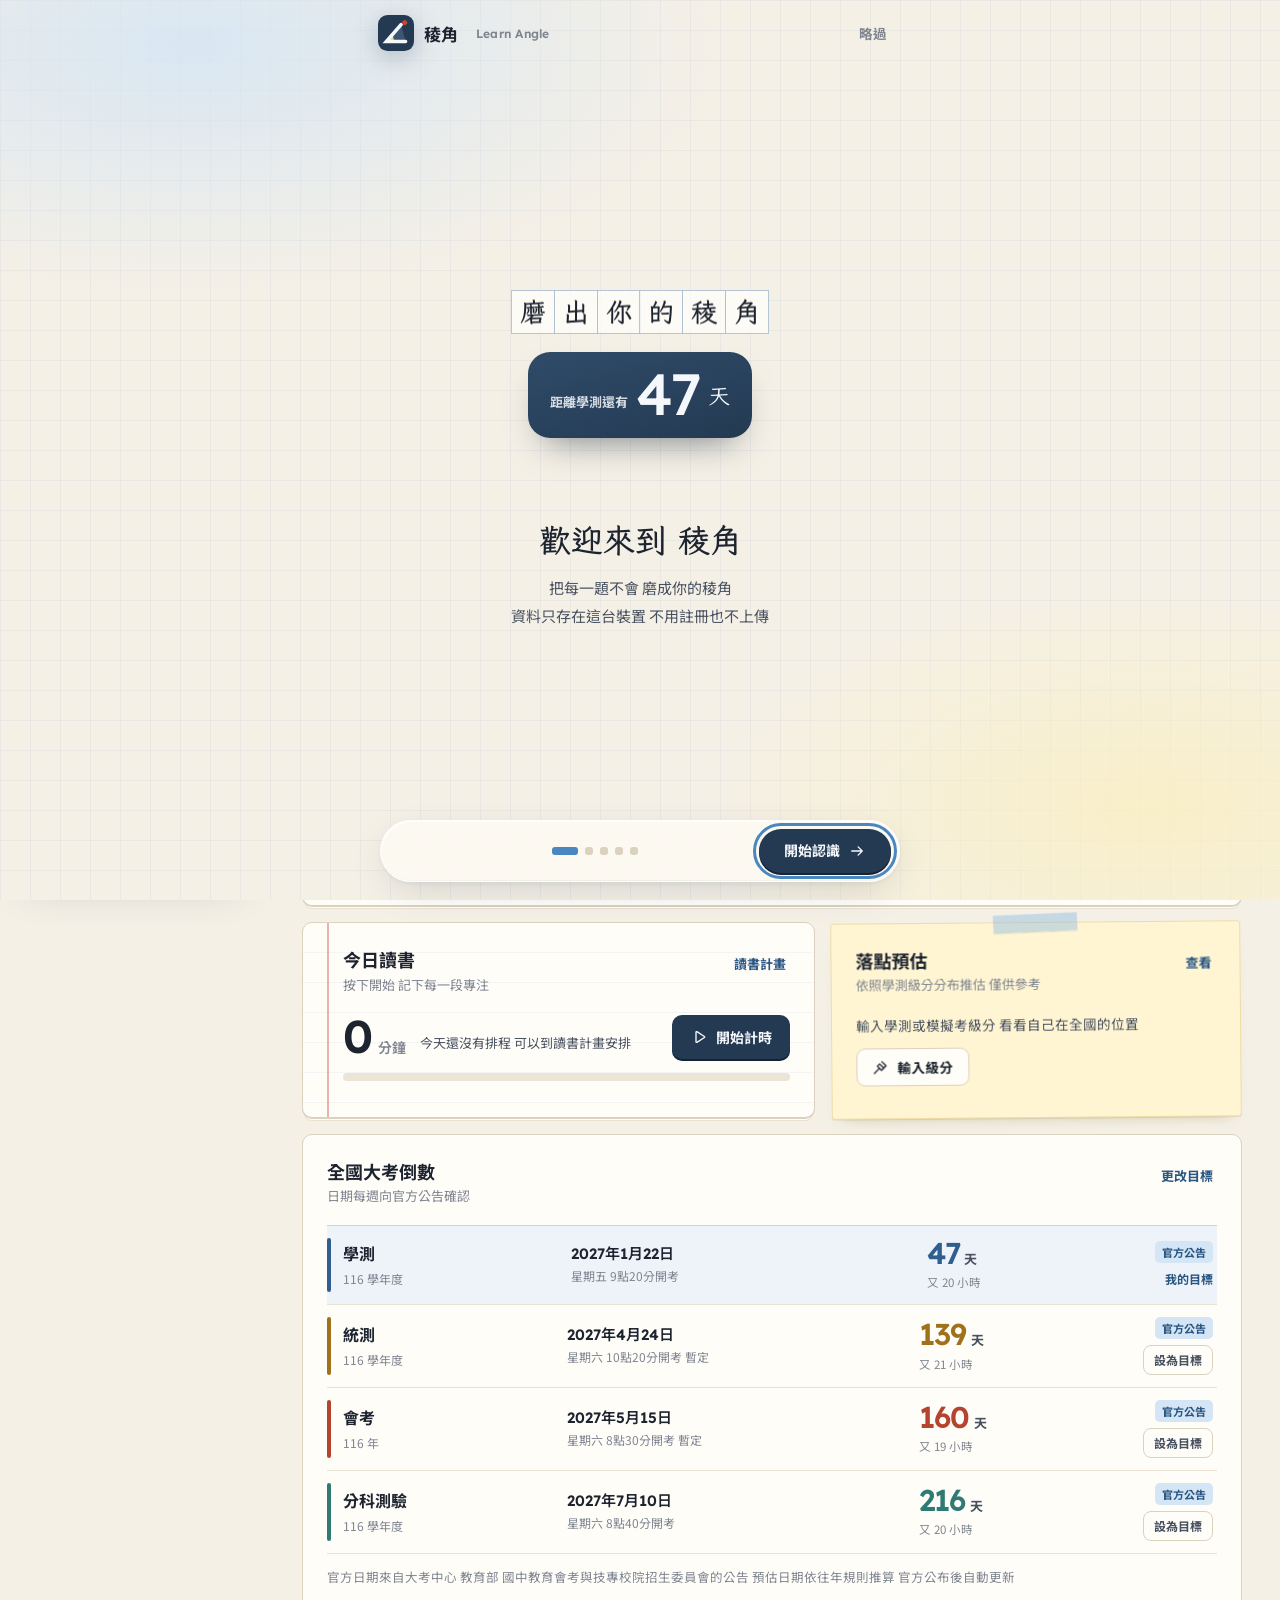
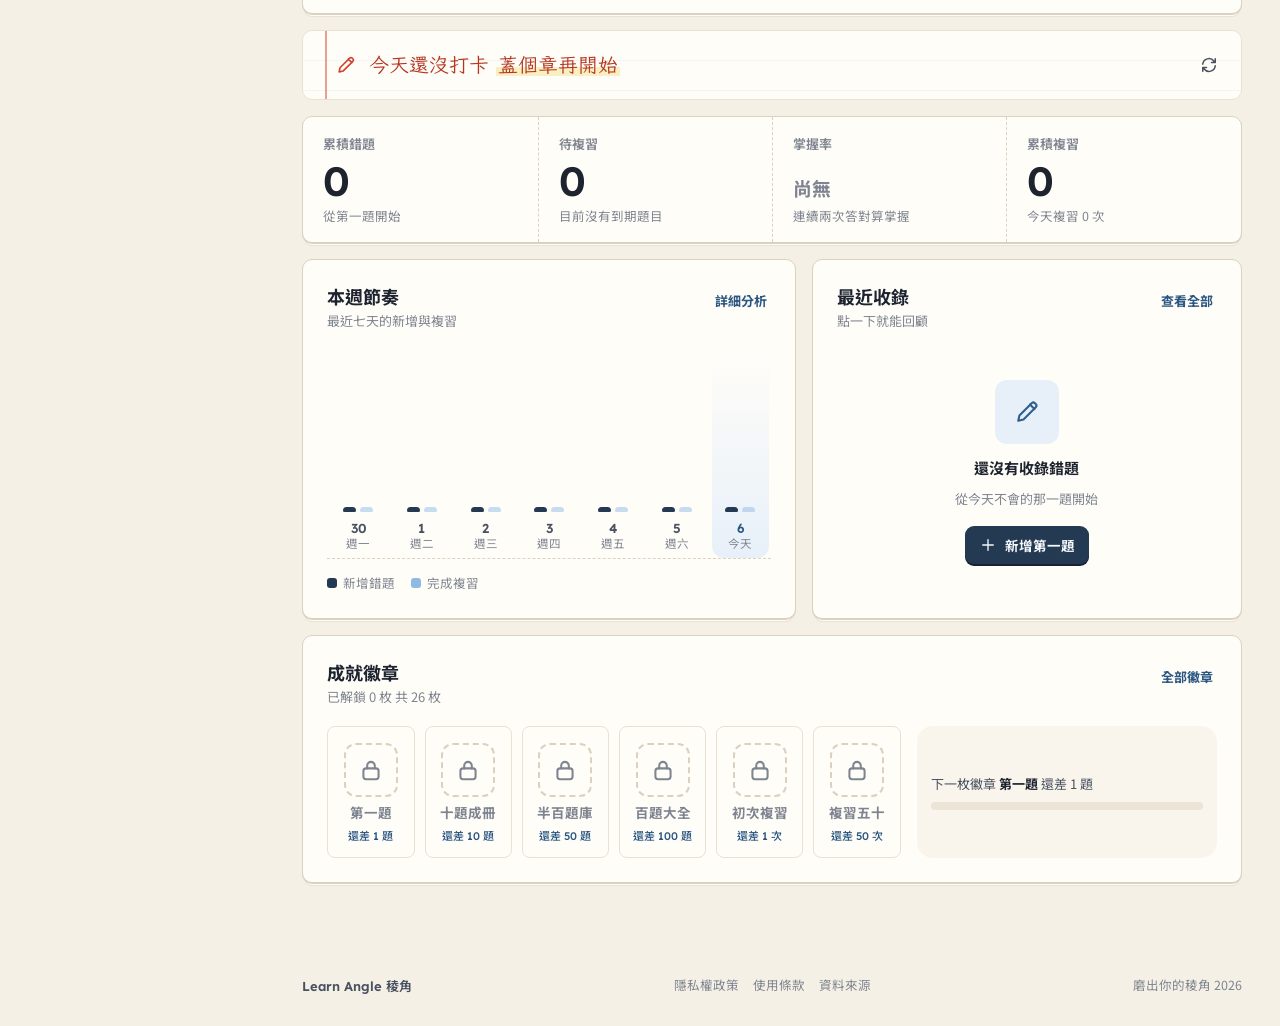
==== index.html @ de71bcd3 "Expose optional black-ink crop fallback and expanded math editing symbols" ====
<!doctype html>
<html lang="zh-Hant" data-theme="light">
<head>
  <meta charset="UTF-8">
  <meta name="viewport" content="width=device-width, initial-scale=1, viewport-fit=cover">
  <meta name="theme-color" content="#f5f0e6" media="(prefers-color-scheme: light)">
  <meta name="theme-color" content="#10141b" media="(prefers-color-scheme: dark)">
  <meta name="description" content="稜角 Learn Angle 錯題本 讀書計時 讀書排程與學測落點預估 資料只存在你的裝置 磨出你的稜角">
  <meta name="apple-mobile-web-app-capable" content="yes">
  <meta name="apple-mobile-web-app-status-bar-style" content="default">
  <meta name="apple-mobile-web-app-title" content="稜角">
  <title>稜角 Learn Angle</title>
  <link rel="manifest" href="./manifest.webmanifest">
  <link rel="icon" href="./icon.svg" type="image/svg+xml">
  <link rel="apple-touch-icon" href="./icon.svg">
  <link rel="preconnect" href="https://fonts.googleapis.com">
  <link rel="preconnect" href="https://fonts.gstatic.com" crossorigin>
  <link href="https://fonts.googleapis.com/css2?family=Lexend:wght@300;400;500;600;700&family=LXGW+WenKai+TC:wght@400;700&family=Noto+Sans+TC:wght@400;500;700;900&display=swap" rel="stylesheet">
  <script>
    (function(){try{var p=localStorage.getItem("learneasyly-theme")||"auto";var d=p==="dark"||(p==="auto"&&matchMedia("(prefers-color-scheme: dark)").matches);document.documentElement.dataset.theme=d?"dark":"light";if(localStorage.getItem("learneasyly-lite")==="1")document.documentElement.classList.add("lite");}catch(e){}})();
  </script>
  <link rel="stylesheet" href="./styles.css">
  <script defer src="./fx.js"></script>
  <script defer src="./glass.js"></script>
  <script defer src="./cube.js"></script>
  <script defer src="./app.js"></script>
</head>
<body>
  <svg class="sprite" aria-hidden="true" focusable="false">
    <defs>
      <symbol id="i-home" viewBox="0 0 24 24"><rect x="3.5" y="3.5" width="7.2" height="7.2" rx="2.2"/><rect x="13.3" y="3.5" width="7.2" height="7.2" rx="2.2"/><rect x="3.5" y="13.3" width="7.2" height="7.2" rx="2.2"/><rect x="13.3" y="13.3" width="7.2" height="7.2" rx="2.2"/></symbol>
      <symbol id="i-plus" viewBox="0 0 24 24"><path d="M12 5v14M5 12h14"/></symbol>
      <symbol id="i-minus" viewBox="0 0 24 24"><path d="M5 12h14"/></symbol>
      <symbol id="i-stack" viewBox="0 0 24 24"><rect x="3.5" y="8" width="17" height="12.5" rx="2.6"/><path d="M6.5 4.8h11M8.5 11.8h7"/></symbol>
      <symbol id="i-cards" viewBox="0 0 24 24"><rect x="7" y="3.5" width="13" height="15" rx="2.6"/><path d="M4.2 7.5v10.2a3 3 0 0 0 3 3h8.3M10.6 11.2l2 2 3.8-4"/></symbol>
      <symbol id="i-chart" viewBox="0 0 24 24"><path d="M5 19.5v-7M10 19.5V5M15 19.5v-4.5M20 19.5V9"/></symbol>
      <symbol id="i-sliders" viewBox="0 0 24 24"><path d="M4 7h9M19 7h1M4 17h3M13 17h7"/><rect x="13" y="4.6" width="5" height="4.8" rx="2.4"/><rect x="7" y="14.6" width="5" height="4.8" rx="2.4"/></symbol>
      <symbol id="i-camera" viewBox="0 0 24 24"><path d="M4 8.5A2.5 2.5 0 0 1 6.5 6h1.7l1.4-2h4.8l1.4 2h1.7A2.5 2.5 0 0 1 20 8.5v8A2.5 2.5 0 0 1 17.5 19h-11A2.5 2.5 0 0 1 4 16.5z"/><rect x="8.6" y="8.6" width="6.8" height="6.8" rx="3.4"/></symbol>
      <symbol id="i-image" viewBox="0 0 24 24"><rect x="3.5" y="4.5" width="17" height="15" rx="2.6"/><path d="M4 17l4.6-4.6 3.4 3.4 2.6-2.6 5 5"/><rect x="14" y="7.6" width="3" height="3" rx="1.5"/></symbol>
      <symbol id="i-scan" viewBox="0 0 24 24"><path d="M4 8.5V6a2 2 0 0 1 2-2h2.5M15.5 4H18a2 2 0 0 1 2 2v2.5M20 15.5V18a2 2 0 0 1-2 2h-2.5M8.5 20H6a2 2 0 0 1-2-2v-2.5M8 10h8M8 14h5"/></symbol>
      <symbol id="i-rotate" viewBox="0 0 24 24"><path d="M19.5 12a7.5 7.5 0 1 1-2.2-5.3M19.5 4.5v4.2h-4.2"/></symbol>
      <symbol id="i-trash" viewBox="0 0 24 24"><path d="M4.5 7h15M9.5 7V4.5h5V7M6.5 7l.9 12.2a1.5 1.5 0 0 0 1.5 1.3h6.2a1.5 1.5 0 0 0 1.5-1.3L17.5 7M10.2 11v5.5M13.8 11v5.5"/></symbol>
      <symbol id="i-search" viewBox="0 0 24 24"><rect x="4" y="4" width="13" height="13" rx="6.5"/><path d="M15.2 15.2L20 20"/></symbol>
      <symbol id="i-close" viewBox="0 0 24 24"><path d="M6.5 6.5l11 11M17.5 6.5l-11 11"/></symbol>
      <symbol id="i-check" viewBox="0 0 24 24"><path d="M5 12.6l4.4 4.4L19 7.4"/></symbol>
      <symbol id="i-flame" viewBox="0 0 24 24"><path d="M12 21c-3.9 0-6.5-2.6-6.5-6.2 0-3.3 2.3-5.3 3.6-7.6.4 1.6 1.2 2.7 2.4 3.3C11.8 7.4 13 4.9 15 3c.3 3 1.6 4.6 2.6 6.2.9 1.4 1.4 2.9 1.4 4.6C19 18.4 16 21 12 21z"/><path d="M12 21c-1.7 0-2.9-1.2-2.9-2.8 0-1.8 1.5-2.8 2.4-4.2.5 1.1 1.6 1.6 2.4 2.6.5.6.9 1.2.9 1.9 0 1.4-1.2 2.5-2.8 2.5z"/></symbol>
      <symbol id="i-trophy" viewBox="0 0 24 24"><path d="M8 4h8v5.5a4 4 0 0 1-8 0zM8 6H5.2c0 2.8 1.2 4.4 3.2 4.8M16 6h2.8c0 2.8-1.2 4.4-3.2 4.8M12 13.5V17M8.5 20.5h7M9.5 17h5l.6 3.5H8.9z"/></symbol>
      <symbol id="i-download" viewBox="0 0 24 24"><path d="M12 4v11M7.5 10.5L12 15l4.5-4.5M5 19.5h14"/></symbol>
      <symbol id="i-upload" viewBox="0 0 24 24"><path d="M12 19.5v-11M7.5 13L12 8.5l4.5 4.5M5 4.5h14"/></symbol>
      <symbol id="i-shield" viewBox="0 0 24 24"><path d="M12 3.2l7 2.8v5.6c0 4.4-2.9 7.6-7 9.2-4.1-1.6-7-4.8-7-9.2V6z"/><path d="M9 12l2.1 2.1L15.2 10"/></symbol>
      <symbol id="i-lens" viewBox="0 0 24 24"><rect x="3.8" y="3.8" width="13" height="13" rx="6.5"/><path d="M15 15l5 5M7.6 10.3h5.4M10.3 7.6V13"/></symbol>
      <symbol id="i-copy" viewBox="0 0 24 24"><rect x="8.5" y="8.5" width="11.5" height="11.5" rx="2.4"/><path d="M15.5 8.5V6a2 2 0 0 0-2-2H6a2 2 0 0 0-2 2v7.5a2 2 0 0 0 2 2h2.5"/></symbol>
      <symbol id="i-edit" viewBox="0 0 24 24"><path d="M4.5 19.5l.8-3.9L15.8 5.1a2 2 0 0 1 2.8 0l.3.3a2 2 0 0 1 0 2.8L8.4 18.7zM13.8 7.1l3.1 3.1"/></symbol>
      <symbol id="i-eye" viewBox="0 0 24 24"><path d="M2.5 12S6 5.5 12 5.5 21.5 12 21.5 12 18 18.5 12 18.5 2.5 12 2.5 12z"/><rect x="9" y="9" width="6" height="6" rx="3"/></symbol>
      <symbol id="i-calendar" viewBox="0 0 24 24"><rect x="3.5" y="5" width="17" height="15.5" rx="2.6"/><path d="M8 3v4M16 3v4M3.5 10h17"/></symbol>
      <symbol id="i-bolt" viewBox="0 0 24 24"><path d="M13.2 3L5.5 13.2h5.8L10.6 21l7.9-10.3h-5.9z"/></symbol>
      <symbol id="i-book" viewBox="0 0 24 24"><path d="M12 6.5c-1.8-1.4-4.5-2-8-2v13c3.5 0 6.2.6 8 2 1.8-1.4 4.5-2 8-2v-13c-3.5 0-6.2.6-8 2zM12 6.5v13"/></symbol>
      <symbol id="i-bulb" viewBox="0 0 24 24"><path d="M9.2 17.5h5.6M10 20.5h4M12 3.5a6 6 0 0 0-3.6 10.8c.6.5.9 1.2.9 1.9v1.3h5.4v-1.3c0-.7.3-1.4.9-1.9A6 6 0 0 0 12 3.5z"/></symbol>
      <symbol id="i-sun" viewBox="0 0 24 24"><rect x="8" y="8" width="8" height="8" rx="4"/><path d="M12 2.8v2M12 19.2v2M2.8 12h2M19.2 12h2M5.5 5.5l1.4 1.4M17.1 17.1l1.4 1.4M5.5 18.5l1.4-1.4M17.1 6.9l1.4-1.4"/></symbol>
      <symbol id="i-moon" viewBox="0 0 24 24"><path d="M19.5 14.6A8 8 0 0 1 9.4 4.5a8 8 0 1 0 10.1 10.1z"/></symbol>
      <symbol id="i-auto" viewBox="0 0 24 24"><rect x="3.5" y="4.5" width="17" height="12" rx="2.4"/><path d="M8.5 20h7M12 16.5V20"/></symbol>
      <symbol id="i-arrow" viewBox="0 0 24 24"><path d="M5 12h14M13.5 6.5L19 12l-5.5 5.5"/></symbol>
      <symbol id="i-skip" viewBox="0 0 24 24"><path d="M6 6.5l7.5 5.5L6 17.5zM17.5 6.5v11"/></symbol>
      <symbol id="i-wave" viewBox="0 0 24 24"><path d="M3 12.5c2.2-3.2 4.3-3.2 6.5 0s4.3 3.2 6.5 0 3.3-3.2 5 0"/></symbol>
      <symbol id="i-lock" viewBox="0 0 24 24"><rect x="5" y="10.5" width="14" height="10" rx="2.4"/><path d="M8.5 10.5V8a3.5 3.5 0 0 1 7 0v2.5"/></symbol>
      <symbol id="i-refresh" viewBox="0 0 24 24"><path d="M4.5 11a7.5 7.5 0 0 1 13.3-3.8l1.7 1.8M19.5 4.5V9h-4.5M19.5 13a7.5 7.5 0 0 1-13.3 3.8L4.5 15M4.5 19.5V15H9"/></symbol>
      <symbol id="i-pen" viewBox="0 0 24 24"><path d="M14.5 5.5l4 4M4.5 19.5l1-4.5L16 4.5a2 2 0 0 1 2.8 0l.7.7a2 2 0 0 1 0 2.8L9 18.5z"/></symbol>
      <symbol id="i-chat" viewBox="0 0 24 24"><path d="M5 5h14a1.5 1.5 0 0 1 1.5 1.5v8.5A1.5 1.5 0 0 1 19 16.5H10l-5 4v-4a1.5 1.5 0 0 1-1.5-1.5V6.5A1.5 1.5 0 0 1 5 5z"/><path d="M8 9.5h8M8 12.5h5"/></symbol>
      <symbol id="i-leaf" viewBox="0 0 24 24"><path d="M5 19c0-8.5 5-13.5 14-14 0 9-5 14-13 14zM5 19c3-4 6-6.5 9.5-8.5"/></symbol>
      <symbol id="i-star" viewBox="0 0 24 24"><path d="M12 3.8l2.5 5.2 5.6.8-4.1 3.9 1 5.6L12 16.6l-5 2.7 1-5.6-4.1-3.9 5.6-.8z"/></symbol>
      <symbol id="i-target" viewBox="0 0 24 24"><path d="M4 20l6.5-6.5M14 4.5l5.5 5.5M11 7.5l5.5 5.5-3 3-5.5-5.5zM16.5 13l3-3"/></symbol>
      <symbol id="i-layers" viewBox="0 0 24 24"><path d="M12 4l8.5 4.5L12 13 3.5 8.5zM3.5 12.5L12 17l8.5-4.5M3.5 16.5L12 21l8.5-4.5"/></symbol>
      <symbol id="i-hand" viewBox="0 0 24 24"><path d="M8.5 11.5V5.8a1.6 1.6 0 0 1 3.2 0v4.7M11.7 10.5V4.6a1.6 1.6 0 0 1 3.2 0v6M14.9 10.6V6.4a1.6 1.6 0 0 1 3.2 0v7.1c0 4.2-2.6 7-6.4 7-2.4 0-4-1-5.3-2.9l-2.3-3.4a1.6 1.6 0 0 1 2.5-2l2.1 2V8.6"/></symbol>
      <symbol id="i-stamp" viewBox="0 0 24 24"><path d="M9.5 3.5h5v3.2c0 1 .5 1.8 1.3 2.3l1.4.8c.8.5 1.3 1.3 1.3 2.3v1.4H5.5v-1.4c0-1 .5-1.8 1.3-2.3l1.4-.8c.8-.5 1.3-1.3 1.3-2.3zM4.5 16.5h15M7 20h10"/></symbol>
      <symbol id="i-info" viewBox="0 0 24 24"><rect x="3.5" y="3.5" width="17" height="17" rx="5"/><path d="M12 11v5.5M12 7.6v.4"/></symbol>
      <symbol id="i-timer" viewBox="0 0 24 24"><rect x="4.5" y="6.8" width="15" height="14" rx="5"/><path d="M12 10.6v3.6l2.3 1.6M9.4 3.4h5.2M12 3.4v3.4M18.2 7.6l1.5-1.5"/></symbol>
      <symbol id="i-play" viewBox="0 0 24 24"><path d="M8 5.6v12.8a.8.8 0 0 0 1.2.7l10-6.4a.8.8 0 0 0 0-1.4l-10-6.4a.8.8 0 0 0-1.2.7z"/></symbol>
      <symbol id="i-pause" viewBox="0 0 24 24"><path d="M8.5 5.5v13M15.5 5.5v13"/></symbol>
      <symbol id="i-stop" viewBox="0 0 24 24"><rect x="6" y="6" width="12" height="12" rx="2.6"/></symbol>
      <symbol id="i-plan" viewBox="0 0 24 24"><rect x="3.5" y="5" width="17" height="15.5" rx="2.6"/><path d="M8 3v4M16 3v4M3.5 10h17M8.8 15l2.2 2.2 4.3-4.4"/></symbol>
      <symbol id="i-school" viewBox="0 0 24 24"><path d="M3.5 9.6L12 4.5l8.5 5.1M5.6 10.4v7.6M9.9 10.4v7.6M14.1 10.4v7.6M18.4 10.4v7.6M3.5 20.4h17"/></symbol>
      <symbol id="i-external" viewBox="0 0 24 24"><path d="M14 4.5h5.5V10M19.5 4.5L11 13M10 6H6.5a2 2 0 0 0-2 2v9.5a2 2 0 0 0 2 2H16a2 2 0 0 0 2-2V14"/></symbol>
      <symbol id="i-focus" viewBox="0 0 24 24"><path d="M4 9V5.5A1.5 1.5 0 0 1 5.5 4H9M15 4h3.5A1.5 1.5 0 0 1 20 5.5V9M20 15v3.5a1.5 1.5 0 0 1-1.5 1.5H15M9 20H5.5A1.5 1.5 0 0 1 4 18.5V15"/></symbol>
      <symbol id="i-doc" viewBox="0 0 24 24"><path d="M7 3.5h7l4.5 4.5v11a1.5 1.5 0 0 1-1.5 1.5H7A1.5 1.5 0 0 1 5.5 19V5A1.5 1.5 0 0 1 7 3.5zM14 3.5V8h4.5M8.5 12.5h7M8.5 16h5"/></symbol>
      <symbol id="i-flag" viewBox="0 0 24 24"><path d="M5.5 20.5V4M5.5 4.5h11.5l-2.6 4 2.6 4H5.5"/></symbol>
      <symbol id="i-angle" viewBox="0 0 24 24"><path d="M15.5 5L5 18.5h14"/><path d="M5 18.5h5.5l-1.3-5"/></symbol>
    </defs>
  </svg>

  <div class="backdrop" aria-hidden="true"><span class="bg-blob b1"></span><span class="bg-blob b2"></span><span class="bg-blob b3"></span></div>

  <div class="app">
    <aside class="sidebar glass" aria-label="側邊導覽">
      <a href="#overview" class="brand" data-go="overview" aria-label="稜角 回到總覽">
        <svg class="brand-mark" viewBox="0 0 64 64" aria-hidden="true"><rect width="64" height="64" rx="17" fill="var(--board)"/><path d="M15 47L41 17 49 47z" fill="#8fbbe3" opacity=".22"/><path d="M15 47h14l-3.2-12.6z" fill="#f5d562"/><path d="M41 17L15 47h34" fill="none" stroke="var(--chalk)" stroke-width="6.4" stroke-linecap="round" stroke-linejoin="miter" stroke-miterlimit="8"/><rect x="43.5" y="9.5" width="8" height="8" rx="2" fill="var(--red)" transform="rotate(45 47.5 13.5)"/></svg>
        <span class="brand-word"><b>稜角</b><small>Learn Angle</small></span>
      </a>
      <nav id="sideNav" class="side-nav" aria-label="主要導覽">
        <span class="side-capsule" aria-hidden="true"></span>
        <button class="side-item" data-go="overview"><svg class="ic"><use href="#i-home"/></svg><span>總覽</span></button>
        <button class="side-item" data-go="add"><svg class="ic"><use href="#i-plus"/></svg><span>新增錯題</span><kbd class="kbd">N</kbd></button>
        <button class="side-item" data-go="library"><svg class="ic"><use href="#i-stack"/></svg><span>錯題資料庫</span></button>
        <button class="side-item" data-go="review"><svg class="ic"><use href="#i-cards"/></svg><span>今日複習</span><span class="due-pill" id="navDue">0</span></button>
        <button class="side-item" data-go="study"><svg class="ic"><use href="#i-timer"/></svg><span>讀書計畫</span><span class="side-live" id="sideTimer" hidden></span><kbd class="kbd">T</kbd></button>
        <button class="side-item" data-go="analytics"><svg class="ic"><use href="#i-chart"/></svg><span>學習分析</span></button>
        <button class="side-item" data-go="admit"><svg class="ic"><use href="#i-school"/></svg><span>落點預估</span></button>
        <button class="side-item" data-go="settings"><svg class="ic"><use href="#i-sliders"/></svg><span>設定與備份</span></button>
      </nav>
      <div class="side-streak" id="sideStreakCard">
        <div class="streak-row"><svg class="ic flame"><use href="#i-flame"/></svg><div><strong><span id="sideStreak">0</span> 天</strong><small id="sideStreakText">連續打卡</small></div></div>
        <div class="week-dots" id="sideWeek" aria-label="本週打卡紀錄"></div>
        <button type="button" class="btn btn-stamp btn-wide" id="sideCheckin" data-checkin><svg class="ic"><use href="#i-stamp"/></svg><span id="sideCheckinLabel">今天打卡</span></button>
      </div>
      <p class="side-privacy"><svg class="ic"><use href="#i-shield"/></svg>資料只存在這台裝置</p>
    </aside>

    <main class="main" id="main">
      <header class="topbar glass">
        <a href="#overview" class="top-brand" data-go="overview" aria-label="稜角 回到總覽">
          <svg class="brand-mark" viewBox="0 0 64 64" aria-hidden="true"><rect width="64" height="64" rx="17" fill="var(--board)"/><path d="M15 47L41 17 49 47z" fill="#8fbbe3" opacity=".22"/><path d="M15 47h14l-3.2-12.6z" fill="#f5d562"/><path d="M41 17L15 47h34" fill="none" stroke="var(--chalk)" stroke-width="6.4" stroke-linecap="round" stroke-linejoin="miter" stroke-miterlimit="8"/><rect x="43.5" y="9.5" width="8" height="8" rx="2" fill="var(--red)" transform="rotate(45 47.5 13.5)"/></svg>
        </a>
        <div class="top-text"><strong id="greetText">你好</strong><span id="todayText"></span></div>
        <div class="top-actions">
          <button type="button" class="mini-timer" id="miniTimer" hidden aria-label="讀書計時中 前往讀書計畫"><i class="mt-dot" id="miniTimerDot"></i><span class="mt-time" id="miniTimerTime">0 00</span></button>
          <button type="button" class="streak-chip" id="mobileStreak" data-checkin aria-label="每日打卡" title="每日打卡"><svg class="ic"><use href="#i-flame"/></svg><b id="mobileStreakNum">0</b><span class="chip-cta">打卡</span></button>
          <button class="icon-btn" id="searchQuick" aria-label="搜尋錯題" title="搜尋錯題"><svg class="ic"><use href="#i-search"/></svg></button>
          <button class="icon-btn" id="themeQuick" aria-label="切換深淺色" title="切換深淺色"><svg class="ic"><use href="#i-moon"/></svg></button>
          <button class="icon-btn only-mobile" data-go="settings" aria-label="設定與備份" title="設定與備份"><svg class="ic"><use href="#i-sliders"/></svg></button>
          <button class="btn btn-primary btn-sm only-desk" data-go="add"><svg class="ic"><use href="#i-plus"/></svg>新增錯題</button>
        </div>
      </header>

      <div class="content">
        <!-- 總覽 -->
        <section class="page active" id="page-overview" aria-labelledby="h-overview">
          <div class="page-head">
            <h1 class="grid-title" id="h-overview" data-grid="每一次弄懂 都更接近理想的自己">每一次弄懂 都更接近理想的自己</h1>
            <p class="lede" id="heroLede">把不會的題目留下 把學會的證據累積起來</p>
          </div>

          <div class="hero">
            <article class="board" id="examBoard" aria-label="考試倒數">
              <div class="board-grain" aria-hidden="true"></div>
              <div class="board-top"><span id="boardTitle">距離學測還有</span><button type="button" class="board-tag" id="boardTag" data-go="settings" data-scroll="setExam" aria-label="更改目標考試">116 學年度</button></div>
              <div class="board-num"><span class="chalk-num" id="countDays">0</span><span class="board-unit">天</span></div>
              <div class="board-meta"><strong id="examDisplay">2027年1月22日</strong><span id="examWeekday">星期五</span></div>
              <p class="board-live" id="boardLive" aria-live="off"></p>
              <div class="tally" id="tally" aria-hidden="true"></div>
              <p class="tally-cap" id="tallyCap">百日衝刺</p>
              <div class="board-ledge" aria-hidden="true"><i class="chalk-stick"></i><i class="chalk-stick s2"></i></div>
            </article>

            <article class="goal" id="goalCard" aria-label="今日目標">
              <div class="goal-head">
                <div><h2>今日目標</h2><p id="goalText">完成 8 個學習動作</p></div>
                <button class="icon-btn glass-btn" id="goalAdjust" aria-label="調整每日目標" title="調整每日目標"><svg class="ic"><use href="#i-sliders"/></svg></button>
              </div>
              <div class="cube-stage" id="cubeStage" title="拖曳轉動 點一下會濺起水花">
                <canvas id="cubeCanvas" aria-hidden="true"></canvas>
                <div class="cube-fallback" id="cubeFallback" aria-hidden="true"><div class="cf-glass"><div class="cf-liquid"></div></div></div>
              </div>
              <div class="goal-foot">
                <div class="goal-num"><strong id="goalDone">0</strong><span>已完成</span></div>
                <div class="goal-num"><strong id="goalTarget">8</strong><span>目標</span></div>
                <div class="goal-num"><strong id="streakNum">0</strong><span>連續打卡</span></div>
              </div>
            </article>
          </div>

          <section class="stamp-card" id="stampCard" aria-label="每日打卡">
            <button type="button" class="stamp-stub" id="stampStub" data-checkin aria-label="開啟每日打卡"></button>
            <div class="stamp-main">
              <div class="stamp-head"><div><h2>每日打卡</h2><p id="stampText">今天還沒打卡 蓋個章再開始</p></div><button type="button" class="link-btn" data-checkin>打卡月曆</button></div>
              <div class="stamp-week" id="stampWeek"></div>
            </div>
            <div class="stamp-stats">
              <div><strong id="ckStreak">0</strong><span>連續打卡</span></div>
              <div><strong id="ckMonth">0</strong><span>本月打卡</span></div>
              <div><strong id="ckTotal">0</strong><span>累積印章</span></div>
            </div>
          </section>

          <form class="panel daily daily-row" id="dailyForm" novalidate aria-label="今日練習紀錄">
            <div class="panel-head"><div><h2>今日練習紀錄</h2><p class="muted">記下今天總共做幾題 分析才不會只看錯題</p></div></div>
            <div class="steppers">
              <div class="stepper"><span class="stepper-label">今天做了</span><div class="stepper-box"><button type="button" class="step-btn" data-step="dailyTotal" data-delta="-1" aria-label="做題數減一"><svg class="ic"><use href="#i-minus"/></svg></button><input id="dailyTotal" type="number" inputmode="numeric" min="0" max="9999" value="0" aria-label="今天做題數"><button type="button" class="step-btn" data-step="dailyTotal" data-delta="1" aria-label="做題數加一"><svg class="ic"><use href="#i-plus"/></svg></button></div><span class="stepper-unit">題</span></div>
              <div class="stepper"><span class="stepper-label">答對了</span><div class="stepper-box"><button type="button" class="step-btn" data-step="dailyCorrect" data-delta="-1" aria-label="答對數減一"><svg class="ic"><use href="#i-minus"/></svg></button><input id="dailyCorrect" type="number" inputmode="numeric" min="0" max="9999" value="0" aria-label="今天答對數"><button type="button" class="step-btn" data-step="dailyCorrect" data-delta="1" aria-label="答對數加一"><svg class="ic"><use href="#i-plus"/></svg></button></div><span class="stepper-unit">題</span></div>
            </div>
            <div class="daily-side">
              <div class="daily-rate"><div class="meter"><i id="dailyRateBar"></i></div><span id="dailyRate">還沒有紀錄</span></div>
              <p class="daily-save" id="dailySave" data-state="idle" role="status" aria-live="polite"><svg class="ic"><use href="#i-check"/></svg><span id="dailySaveText">改數字就會自動儲存</span></p>
            </div>
          </form>

          <div class="duo">
            <section class="panel study-card" id="studyCard" aria-label="今日讀書">
              <div class="panel-head"><div><h2>今日讀書</h2><p class="muted" id="scSub">按下開始 記下每一段專注</p></div><button type="button" class="link-btn" data-go="study">讀書計畫</button></div>
              <div class="sc-main">
                <div class="sc-time"><strong id="scMinutes">0</strong><span>分鐘</span></div>
                <div class="sc-goal" id="scGoal">今天還沒有排程</div>
                <button type="button" class="btn btn-primary sc-go" id="scStart"><svg class="ic"><use href="#i-play"/></svg><span id="scStartText">開始計時</span></button>
              </div>
              <div class="meter"><i id="scBar"></i></div>
              <div class="sc-plan" id="scPlan"></div>
            </section>
            <section class="panel admit-teaser" id="admitTeaser" aria-label="落點預估">
              <div class="panel-head"><div><h2>落點預估</h2><p class="muted">依照學測級分分布推估 僅供參考</p></div><button type="button" class="link-btn" data-go="admit">查看</button></div>
              <div class="at-body" id="atBody"></div>
            </section>
          </div>

          <section class="panel exams-panel" id="examsPanel" aria-labelledby="h-exams">
            <div class="panel-head"><div><h2 id="h-exams">全國大考倒數</h2><p class="muted" id="examsSub">日期每週向官方公告確認</p></div><button type="button" class="link-btn" data-go="settings" data-scroll="setExam">更改目標</button></div>
            <div class="exam-rows" id="examRows"></div>
            <p class="foot" id="examsFoot"></p>
          </section>

          <div class="cheer" id="cheerStrip">
            <svg class="ic cheer-pen"><use href="#i-pen"/></svg>
            <p class="cheer-text" id="cheerText">今天也來弄懂一題吧</p>
            <button class="icon-btn" id="cheerNext" aria-label="換一句鼓勵" title="換一句"><svg class="ic"><use href="#i-refresh"/></svg></button>
          </div>

          <div class="metrics">
            <div class="metric spot"><span class="metric-ic"><svg class="ic"><use href="#i-stack"/></svg></span><span class="metric-label">累積錯題</span><strong id="statTotal" data-count="0">0</strong><small id="statTotalSub">已整理的題目</small></div>
            <div class="metric spot"><span class="metric-ic warm"><svg class="ic"><use href="#i-cards"/></svg></span><span class="metric-label">待複習</span><strong id="statDue" data-count="0">0</strong><small id="statDueSub">今天該再看一次</small></div>
            <div class="metric spot"><span class="metric-ic mint"><svg class="ic"><use href="#i-leaf"/></svg></span><span class="metric-label">掌握率</span><strong id="statMastery">0</strong><small id="statMasterySub">連續兩次答對算掌握</small></div>
            <div class="metric spot"><span class="metric-ic sky"><svg class="ic"><use href="#i-refresh"/></svg></span><span class="metric-label">累積複習</span><strong id="statReviews" data-count="0">0</strong><small id="statReviewsSub">每一次重做都算數</small></div>
          </div>

          <div class="split">
            <div class="panel">
              <div class="panel-head"><div><h2>本週節奏</h2><p class="muted">最近七天的新增與複習</p></div><button class="link-btn" data-go="analytics">詳細分析</button></div>
              <div class="activity-chart" id="overviewChart"></div>
              <div class="legend"><span><i class="lg lg-board"></i>新增錯題</span><span><i class="lg lg-mint"></i>完成複習</span></div>
            </div>
            <div class="panel">
              <div class="panel-head"><div><h2>最近收錄</h2><p class="muted">點一下就能回顧</p></div><button class="link-btn" data-go="library">查看全部</button></div>
              <div id="recentList" class="recent-list"></div>
            </div>
          </div>

          <div class="panel achieve-panel">
            <div class="panel-head"><div><h2>成就徽章</h2><p class="muted" id="achieveSummary">已解鎖 0 枚</p></div><button class="link-btn" data-go="analytics" data-scroll="achievementGrid">全部徽章</button></div>
            <div class="achieve-wrap"><div class="achieve-strip" id="achieveStrip"></div><div class="next-achieve" id="nextAchieve"></div></div>
          </div>

          <div id="backupReminder" class="reminder" hidden role="status">
            <svg class="ic"><use href="#i-shield"/></svg>
            <div><strong>你的錯題值得好好保存</strong><p>已經超過一週沒有備份 把題目照片和詳解另存一份吧</p></div>
            <button type="button" class="btn btn-ghost" data-go="settings">前往備份</button>
          </div>
        </section>

        <!-- 新增錯題 -->
        <section class="page" id="page-add" aria-labelledby="editorHeading">
          <div class="page-head">
            <h1 class="grid-title small" id="editorHeading" data-grid="新增錯題">新增錯題</h1>
            <p class="lede" id="editorLede">邊寫邊自動儲存 從一張照片開始留住今天弄懂的觀念</p>
          </div>
          <form id="questionForm" class="editor" novalidate>
            <div class="editor-main">
              <div class="panel">
                <div class="step"><span class="step-no">01</span><div><h2>題目與照片</h2><p>可以拖曳圖片進來 或直接貼上截圖</p></div></div>
                <div class="photo-drop" id="photoDrop" tabindex="0" role="button" aria-label="選擇題目圖片">
                  <div class="photo-empty" id="photoEmpty">
                    <span class="drop-ic"><svg class="ic"><use href="#i-image"/></svg></span>
                    <strong>拍照或選擇題目圖片</strong>
                    <small>拖曳 貼上 或點這裡選擇 支援 JPG PNG HEIC</small>
                  </div>
                  <img id="photoPreview" alt="題目圖片預覽" hidden>
                </div>
                <input type="file" accept="image/*" id="galleryInput" hidden>
                <input type="file" accept="image/*" capture="environment" id="cameraInput" hidden>
                <div class="tool-row glass-tools" role="toolbar" aria-label="圖片工具">
                  <button type="button" class="tool" id="takePhoto"><svg class="ic"><use href="#i-camera"/></svg><span>相機</span></button>
                  <button type="button" class="tool" id="choosePhoto"><svg class="ic"><use href="#i-image"/></svg><span>相簿</span></button>
                  <button type="button" class="tool tool-accent" id="runOcr"><svg class="ic"><use href="#i-scan"/></svg><span>重新辨識</span></button>
                  <button type="button" class="tool" id="runInkCrop" title="黑筆或不易分離的手寫內容可以另外圈選保存"><svg class="ic"><use href="#i-pen"/></svg><span>補抓筆跡</span></button>
                  <button type="button" class="tool" id="runVisual" hidden><svg class="ic"><use href="#i-chart"/></svg><span>圖像分區</span></button>
                  <button type="button" class="tool" id="rotatePhoto"><svg class="ic"><use href="#i-rotate"/></svg><span>旋轉</span></button>
                  <button type="button" class="tool" id="zoomPhoto"><svg class="ic"><use href="#i-lens"/></svg><span>放大</span></button>
                  <button type="button" class="tool tool-quiet" id="removePhoto"><svg class="ic"><use href="#i-trash"/></svg><span>移除</span></button>
                </div>
                <div class="ocr-line"><div class="meter thin" id="ocrMeter" hidden><i id="ocrBar"></i></div><p id="ocrStatus" class="status-note" role="status">圖片上傳後會在背景辨識並整理圖文</p></div>
                <section class="visual-panel" aria-label="圖像區塊">
                  <div class="visual-panel-head"><strong>圖像區塊</strong><span id="visualCount"></span></div>
                  <div id="visualList" class="visual-list" aria-live="polite"><p class="visual-empty">上傳圖片後會自動整理圖表或示圖</p></div>
                </section>
                <details class="ocr-help"><summary><svg class="ic"><use href="#i-bulb"/></svg>辨識不準或跑不動時</summary>
                  <ul class="plain-list">
                    <li>照片偏暗或有局部陰影時 會自動調整 OCR 用的背景亮度 原圖照常保存</li>
                    <li>拍照時盡量正對紙面 避免嚴重失焦 反光與遮擋 保留完整題目與選項</li>
                    <li>上傳後文字及圖像在裝置上自動處理 請對照原圖校正辨識結果</li>
                    <li>數學題會特別標示向量箭頭 線段上劃線 內積 根號與分數 不能辨識時會提示校對</li>
                    <li>彩色手寫字、圈選和批註會嘗試自動保存為獨立圖塊，不一定能與印刷彩色圖案區分</li>
                    <li>黑筆字或與印刷重疊的筆跡可按「補抓筆跡」圈選保存，再自行記錄內容</li>
                    <li>手寫公式與數字不會被系統當成已核對的題目或答案</li>
                    <li>圖表和示圖會嘗試自動辨識及擷取 無法確定時保留原圖</li>
                    <li>圖表自動擷取不等於正確重建數據 圖上的數字仍需人工核對</li>
                    <li>iPhone 在照片裡長按題目文字 選取後拷貝 再貼到題目文字</li>
                    <li>Android 在相簿打開照片 用文字選取功能複製後貼上</li>
                    <li>題目很短時 直接打字通常最快</li>
                  </ul>
                </details>
                <div class="field"><label for="questionText">題目文字 <span>可編輯</span></label><textarea id="questionText" rows="5" spellcheck="false" placeholder="辨識結果會出現在這裡 也可以直接貼上題目文字"></textarea>
                  <div id="questionMathTools"><div class="math-mark-tools" role="group" aria-label="數學記號插入工具">
                  <span class="math-mark-tools-label">數學符號</span>
                  <button type="button" data-math-mark="vector" title="選取 OA 後插入完整的向量箭頭">向量 →</button>
                  <button type="button" data-math-mark="segment" title="選取 OA 後插入線段上劃線">線段 ―</button>
                  <button type="button" data-math-mark="dot" title="插入內積點">內積 ·</button>
                  <button type="button" data-math-mark="fraction" title="插入分數">分數</button>
                  <button type="button" data-math-mark="sqrt" title="插入根號">根號 √</button>
                  <button type="button" data-math-mark="power">次方 x²</button>
                  <button type="button" data-math-mark="index">下標 a₁</button>
                  <button type="button" data-math-mark="angle">角 ∠</button>
                  <button type="button" data-math-mark="parallel">平行 ∥</button>
                  <button type="button" data-math-mark="perp">垂直 ⟂</button>
                  <button type="button" data-math-mark="pi">π</button>
                  <button type="button" data-math-mark="leq">≤</button>
                </div></div>
                  <div id="questionMathNotice" hidden aria-live="polite"></div>
                  <div class="math-live-preview" id="questionMathPreview" hidden aria-label="數學記號排版預覽"></div>
                </div>
              </div>

              <div class="panel">
                <div class="step"><span class="step-no">02</span><div><h2>解答與理解</h2><p>抄下課本 講義或老師的詳解 再用自己的話寫一次</p></div></div>
                <div class="field"><label for="answerText">正確答案</label><input id="answerText" maxlength="500" placeholder="例如 x 等於 9" autocomplete="off"></div>
                <div class="field"><label for="solutionText">完整詳解 <span>支援 LaTeX 數學式</span></label><textarea id="solutionText" rows="9" placeholder="把步驟 解析 其他解法貼進來"></textarea></div>
                <div class="field"><label for="reflectionText">給未來的自己 <span>選填</span></label><textarea id="reflectionText" class="note-input" rows="3" placeholder="這題我原本卡在哪裡 下次要注意什麼"></textarea></div>
              </div>
            </div>

            <div class="editor-side">
              <div class="panel sticky">
                <div class="step"><span class="step-no">03</span><div><h2>分類與保存</h2><p>標好分類 複習時更好找</p></div></div>
                <div class="field"><span class="field-label">科目</span><div class="chips" id="subjectChips" role="radiogroup" aria-label="科目"></div></div>
                <div class="field"><label for="topicField">單元或主題</label><input id="topicField" maxlength="80" placeholder="例如 排列組合" list="topicList" autocomplete="off"><datalist id="topicList"></datalist></div>
                <div class="field"><label for="sourceField">題目來源 <span>選填</span></label><input id="sourceField" maxlength="120" placeholder="例如 第二次模擬考第12題" autocomplete="off"></div>
                <div class="field"><span class="field-label">難度</span>
                  <div class="seg seg-level" id="levelSeg" role="radiogroup" aria-label="難度">
                    <span class="seg-capsule" aria-hidden="true"></span>
                    <label class="seg-item"><input type="radio" name="difficulty" value="1"><span>1</span></label>
                    <label class="seg-item"><input type="radio" name="difficulty" value="2"><span>2</span></label>
                    <label class="seg-item"><input type="radio" name="difficulty" value="3" checked><span>3</span></label>
                    <label class="seg-item"><input type="radio" name="difficulty" value="4"><span>4</span></label>
                    <label class="seg-item"><input type="radio" name="difficulty" value="5"><span>5</span></label>
                  </div>
                  <small class="hint" id="levelLabel">中等 需要想一下</small>
                </div>
                <div class="field"><span class="field-label">錯誤原因</span><div class="chips chips-soft" id="reasonChips" role="radiogroup" aria-label="錯誤原因"></div></div>
                <div class="complete">
                  <div class="complete-head"><span>完整度</span><b id="completePct">0</b></div>
                  <div class="meter"><i id="completeBar"></i></div>
                  <ul class="complete-list" id="completeList"></ul>
                </div>
                <div class="autosave" id="autosave" data-state="idle" role="status" aria-live="polite"><span class="as-dot" aria-hidden="true"></span><span id="autosaveText">輸入題目或加入照片 就會自動儲存</span></div>
                <button type="submit" class="btn btn-primary btn-wide btn-save" id="saveBtn"><svg class="ic"><use href="#i-check"/></svg><span id="saveLabel">完成這一題</span></button>
                <button type="button" class="btn btn-quiet btn-wide" id="cancelEdit">清空重來</button>
                <div id="saveStatus" class="status-note" role="status"></div>
              </div>
            </div>
          </form>
        </section>

        <!-- 錯題資料庫 -->
        <section class="page" id="page-library" aria-labelledby="h-library">
          <div class="page-head">
            <h1 class="grid-title small" id="h-library" data-grid="錯題資料庫">錯題資料庫</h1>
            <p class="lede">收集只是開始 能再做對才是終點</p>
          </div>
          <div class="lib-tools">
            <div class="search glass-field"><svg class="ic"><use href="#i-search"/></svg><input id="searchInput" type="search" placeholder="搜尋題目 單元 詳解或來源" autocomplete="off" aria-label="搜尋錯題"><kbd class="kbd only-desk">F</kbd><button type="button" class="icon-btn mini" id="searchClear" aria-label="清除搜尋" hidden><svg class="ic"><use href="#i-close"/></svg></button></div>
            <div class="seg seg-status" id="statusSeg" role="tablist" aria-label="複習狀態">
              <span class="seg-capsule" aria-hidden="true"></span>
              <button class="seg-item active" data-status="all" role="tab">全部<b data-n="all">0</b></button>
              <button class="seg-item" data-status="due" role="tab">待複習<b data-n="due">0</b></button>
              <button class="seg-item" data-status="learning" role="tab">學習中<b data-n="learning">0</b></button>
              <button class="seg-item" data-status="mastered" role="tab">已掌握<b data-n="mastered">0</b></button>
            </div>
            <div class="lib-row">
              <div class="chip-scroll" id="subjectFilter" role="radiogroup" aria-label="科目篩選"></div>
              <label class="select-wrap"><span class="sr">排序</span><select id="sortFilter"><option value="new">最新加入</option><option value="old">最早加入</option><option value="due">最需要複習</option><option value="hard">難度最高</option></select></label>
            </div>
          </div>
          <p class="lib-count" id="libraryCount"></p>
          <div id="libraryList" class="lib-grid"></div>
        </section>

        <!-- 今日複習 -->
        <section class="page" id="page-review" aria-labelledby="h-review">
          <div class="page-head">
            <h1 class="grid-title small" id="h-review" data-grid="今日複習">今日複習</h1>
            <p class="lede">先獨立作答再看詳解 你的評分會決定下次複習的日子</p>
          </div>
          <div class="session glass-soft">
            <div class="session-stats">
              <div><strong id="reviewRemaining">0</strong><span>待複習</span></div>
              <div><strong id="reviewCompleted">0</strong><span>今天完成</span></div>
              <div class="combo" id="reviewCombo" hidden><svg class="ic"><use href="#i-flame"/></svg><strong id="comboNum">0</strong><span>連對</span></div>
            </div>
            <div class="meter session-meter"><i id="reviewBar"></i></div>
            <div class="chip-scroll" id="reviewSubjects" aria-label="複習科目"></div>
          </div>
          <div id="reviewArea" class="review-area"></div>
          <p class="keys only-desk" id="reviewKeys"><kbd class="kbd">空白鍵</kbd> 看詳解 <kbd class="kbd">1</kbd> 不會 <kbd class="kbd">2</kbd> 模糊 <kbd class="kbd">3</kbd> 答對 <kbd class="kbd">S</kbd> 先跳過</p>
        </section>

        <!-- 學習分析 -->
        <section class="page" id="page-analytics" aria-labelledby="h-analytics">
          <div class="page-head">
            <h1 class="grid-title small" id="h-analytics" data-grid="學習分析">學習分析</h1>
            <p class="lede">看見進步 也看見下一步該補強的地方</p>
          </div>
          <div class="metrics">
            <div class="metric spot"><span class="metric-ic"><svg class="ic"><use href="#i-plus"/></svg></span><span class="metric-label">近七天新增</span><strong id="anaAdded">0</strong><small>題</small></div>
            <div class="metric spot"><span class="metric-ic sky"><svg class="ic"><use href="#i-refresh"/></svg></span><span class="metric-label">近七天複習</span><strong id="anaReviewed">0</strong><small>次</small></div>
            <div class="metric spot"><span class="metric-ic mint"><svg class="ic"><use href="#i-check"/></svg></span><span class="metric-label">近七天答對率</span><strong id="anaAccuracy">0</strong><small id="anaAccuracySample">還沒有樣本</small></div>
            <div class="metric spot"><span class="metric-ic warm"><svg class="ic"><use href="#i-bolt"/></svg></span><span class="metric-label">高難度掌握</span><strong id="anaHard">0</strong><small>難度4和5連續答對兩次</small></div>
          </div>
          <div class="panel">
            <div class="panel-head"><div><h2>學習足跡</h2><p class="muted">最近半年每天的學習動作</p></div><div class="heat-legend" id="heatLegend"></div></div>
            <div class="heatmap-wrap"><div class="heatmap" id="heatmap"></div></div>
          </div>
          <div class="panel" id="checkinPanel">
            <div class="panel-head"><div><h2>打卡月曆</h2><p class="muted" id="anaCkSummary">每天蓋一枚章 累積成自己的百日紀錄</p></div>
              <div class="month-nav"><button type="button" class="icon-btn" id="anaCkPrev" aria-label="上個月"><svg class="ic flip"><use href="#i-arrow"/></svg></button><strong id="anaCkLabel">2026年10月</strong><button type="button" class="icon-btn" id="anaCkNext" aria-label="下個月"><svg class="ic"><use href="#i-arrow"/></svg></button></div>
            </div>
            <div class="ck-layout">
              <div class="ck-grid" id="anaCkGrid"></div>
              <div class="ck-stats" id="anaCkStats"></div>
            </div>
          </div>
          <div class="split">
            <div class="panel"><div class="panel-head"><div><h2>每週複習答對率</h2><p class="muted">最近八週</p></div></div><div id="weekAccuracy" class="week-chart"></div><p id="weeklyDelta" class="delta" aria-live="polite">累積兩週以上的重做紀錄後 這裡會比較每週變化</p><p class="foot">只計算重做紀錄 樣本少時不能直接推論能力提升</p></div>
            <div class="panel"><div class="panel-head"><div><h2>各科狀況</h2><p class="muted">掌握比例</p></div></div><div id="subjectProgress"></div></div>
          </div>
          <div class="split">
            <div class="panel"><div class="panel-head"><div><h2>最常出錯的原因</h2><p class="muted">找到習慣性失誤</p></div></div><div id="errorReasons"></div></div>
            <div class="panel"><div class="panel-head"><div><h2>優先補強單元</h2><p class="muted">尚未掌握的題目最多</p></div></div><div id="weakTopics"></div></div>
          </div>
          <div class="panel"><div class="panel-head"><div><h2>每日練習紀錄</h2><p class="muted">只使用你在總覽填寫的做題數與答對數</p></div></div><div id="dailyAnalysis"></div></div>
          <div class="panel" id="achievementPanel"><div class="panel-head"><div><h2>成就徽章</h2><p class="muted" id="achieveCount">已解鎖 0 枚</p></div></div><div class="achieve-grid" id="achievementGrid"></div></div>
        </section>

        <!-- 設定與備份 -->
        <!-- 讀書計畫 -->
        <section class="page" id="page-study" aria-labelledby="h-study">
          <div class="page-head">
            <h1 class="grid-title small" id="h-study" data-grid="讀書計畫">讀書計畫</h1>
            <p class="lede">計時 排程 紀錄 每一分鐘的專注都看得見</p>
          </div>
          <div class="study-top">
            <article class="timer-card" id="timerCard" aria-label="讀書計時">
              <div class="tc-head">
                <div class="seg seg-mode" id="timerMode" role="radiogroup" aria-label="計時方式">
                  <span class="seg-capsule" aria-hidden="true"></span>
                  <button type="button" class="seg-item" data-mode="up">正計時</button>
                  <button type="button" class="seg-item" data-mode="25">番茄 25</button>
                  <button type="button" class="seg-item" data-mode="50">專注 50</button>
                </div>
                <button type="button" class="icon-btn glass-btn" id="focusBtn" aria-label="專注模式" title="專注模式"><svg class="ic"><use href="#i-focus"/></svg></button>
              </div>
              <div class="tc-display" id="timerDisplay" role="timer" aria-label="計時"></div>
              <div class="tc-ruler" aria-hidden="true"><i id="timerRuler"></i></div>
              <p class="tc-state" id="timerState">選好科目和要做的事 按下開始</p>
              <div class="tc-actions">
                <button type="button" class="btn btn-quiet tc-side" id="timerReset" hidden>捨棄</button>
                <button type="button" class="tc-main" id="timerMain" aria-label="開始計時"><svg class="ic"><use href="#i-play"/></svg></button>
                <button type="button" class="btn btn-ghost tc-side" id="timerStop" hidden><svg class="ic"><use href="#i-check"/></svg>完成</button>
              </div>
            </article>
            <div class="panel timer-form">
              <div class="field first"><span class="field-label">什麼課</span><div class="chips" id="timerSubject" role="radiogroup" aria-label="科目"></div></div>
              <div class="field"><span class="field-label">做了什麼</span><div class="chips chips-soft" id="timerKind" role="radiogroup" aria-label="讀書內容"></div></div>
              <div class="field"><label for="timerNote">內容備註 <span>選填</span></label><input id="timerNote" maxlength="60" placeholder="例如 指數與對數 習題一到二十" autocomplete="off"></div>
              <p class="tc-link" id="timerPlanLink" hidden></p>
            </div>
          </div>

          <div class="panel plan-panel" id="planPanel">
            <div class="panel-head">
              <div><h2>讀書排程</h2><p class="muted" id="planSub">安排每天要讀的內容 從排程開始計時會自動累積進度</p></div>
              <div class="btn-row"><button type="button" class="btn btn-ghost btn-sm" id="planAuto"><svg class="ic"><use href="#i-calendar"/></svg>自動排程</button><button type="button" class="btn btn-primary btn-sm" id="planAdd"><svg class="ic"><use href="#i-plus"/></svg>新增</button></div>
            </div>
            <div class="week-head"><button type="button" class="icon-btn" id="weekPrev" aria-label="上一週"><svg class="ic flip"><use href="#i-arrow"/></svg></button><strong id="weekLabel">本週</strong><button type="button" class="icon-btn" id="weekNext" aria-label="下一週"><svg class="ic"><use href="#i-arrow"/></svg></button></div>
            <div class="week-strip" id="weekStrip"></div>
            <div class="plan-list" id="planList"></div>
          </div>

          <div class="split">
            <div class="panel">
              <div class="panel-head"><div><h2>讀書紀錄</h2><p class="muted" id="logSub">今天的每一段專注</p></div><button type="button" class="link-btn" id="logAdd">補登紀錄<svg class="ic"><use href="#i-plus"/></svg></button></div>
              <div class="log-list" id="logList"></div>
            </div>
            <div class="panel">
              <div class="panel-head"><div><h2>本週讀書時間</h2><p class="muted" id="weekSum">每天累積的分鐘數</p></div></div>
              <div class="study-chart" id="studyChart"></div>
              <div class="subject-mins" id="subjectMins"></div>
            </div>
          </div>
        </section>

        <!-- 落點預估 -->
        <section class="page" id="page-admit" aria-labelledby="h-admit">
          <div class="page-head">
            <h1 class="grid-title small" id="h-admit" data-grid="落點預估">落點預估</h1>
            <p class="lede">輸入學測或模擬考級分 看看自己在全國的位置 和可能通過一階的校系</p>
          </div>
          <div class="notice-ref" role="note"><span class="nr-seal">僅供參考</span><div><strong>這是推估 不是保證</strong><p>依照 115 學年度學測級分分布與去年個人申請一階篩選結果推估 每年招生名額 篩選方式與考生表現都會變動 實際請以大學甄選入學委員會公告與各校簡章為準</p></div></div>
          <div class="panel score-panel">
            <div class="panel-head"><div><h2>我的級分</h2><p class="muted" id="scoreSub">按加減調整 每一科都會顯示你在全國的位置</p></div><button type="button" class="btn btn-quiet btn-sm" id="scoreClear">清空</button></div>
            <div class="score-grid" id="scoreGrid"></div>
            <div class="score-foot">
              <div class="listen-pick"><span class="field-label">英聽</span>
                <div class="seg seg-listen" id="listenSeg" role="radiogroup" aria-label="英聽等級">
                  <span class="seg-capsule" aria-hidden="true"></span>
                  <button type="button" class="seg-item" data-listen="A">A</button>
                  <button type="button" class="seg-item" data-listen="B">B</button>
                  <button type="button" class="seg-item" data-listen="C">C</button>
                  <button type="button" class="seg-item" data-listen="F">F</button>
                  <button type="button" class="seg-item" data-listen="">未考</button>
                </div>
              </div>
              <div class="score-sum" id="scoreSum"></div>
            </div>
          </div>
          <div class="panel admit-panel" id="admitPanel">
            <div class="panel-head"><div><h2>可能通過一階的校系</h2><p class="muted" id="admitSub">依照去年篩選結果比對</p></div></div>
            <div class="admit-tools">
              <div class="search"><svg class="ic"><use href="#i-search"/></svg><input id="admitSearch" type="search" placeholder="搜尋學校或科系 例如 資工" autocomplete="off" aria-label="搜尋學校或科系"></div>
              <div class="seg seg-chance" id="chanceSeg" role="radiogroup" aria-label="機會">
                <span class="seg-capsule" aria-hidden="true"></span>
                <button type="button" class="seg-item" data-chance="safe">機會高<b data-cn="safe">0</b></button>
                <button type="button" class="seg-item" data-chance="maybe">有機會<b data-cn="maybe">0</b></button>
                <button type="button" class="seg-item" data-chance="reach">挑戰<b data-cn="reach">0</b></button>
                <button type="button" class="seg-item" data-chance="fav">志願<b data-cn="fav">0</b></button>
              </div>
              <div class="chip-scroll" id="groupChips"></div>
            </div>
            <div class="admit-list" id="admitList"></div>
            <p class="foot" id="admitSource"></p>
          </div>
        </section>

        <section class="page" id="page-settings" aria-labelledby="h-settings">
          <div class="page-head">
            <h1 class="grid-title small" id="h-settings" data-grid="設定與備份">設定與備份</h1>
            <p class="lede">資料只存在這台裝置 沒有帳號 也不上傳</p>
          </div>
          <div class="settings">
            <div class="panel">
              <div class="step"><span class="step-ic"><svg class="ic"><use href="#i-target"/></svg></span><div><h2>個人化</h2><p>名字 目標考試與每日目標</p></div></div>
              <div class="field"><label for="nicknameField">怎麼稱呼你</label><input id="nicknameField" maxlength="20" placeholder="例如 哲愷" autocomplete="nickname"></div>
              <div class="field" id="setExam"><span class="field-label">目標考試</span><div class="exam-pick" id="setExamPick"></div></div>
              <div class="field"><span class="field-label">每日目標</span>
                <div class="stepper inline"><div class="stepper-box"><button type="button" class="step-btn" id="goalMinus" aria-label="目標減一"><svg class="ic"><use href="#i-minus"/></svg></button><input id="goalField" type="number" inputmode="numeric" min="1" max="60" value="8" aria-label="每日目標"><button type="button" class="step-btn" id="goalPlus" aria-label="目標加一"><svg class="ic"><use href="#i-plus"/></svg></button></div><span class="stepper-unit">個學習動作</span></div>
                <small class="hint">新增一題或複習一題都算一個動作</small>
              </div>
              <button type="button" class="btn btn-quiet btn-replay" id="replayWelcome"><svg class="ic"><use href="#i-refresh"/></svg>重新查看歡迎導覽</button>
            </div>
            <div class="panel">
              <div class="step"><span class="step-ic"><svg class="ic"><use href="#i-sun"/></svg></span><div><h2>外觀與回饋</h2><p>深淺色與鼓勵特效</p></div></div>
              <div class="field"><span class="field-label">外觀</span>
                <div class="seg seg-theme" id="themeSeg" role="radiogroup" aria-label="外觀">
                  <span class="seg-capsule" aria-hidden="true"></span>
                  <button type="button" class="seg-item" data-theme-pick="auto"><svg class="ic"><use href="#i-auto"/></svg>自動</button>
                  <button type="button" class="seg-item" data-theme-pick="light"><svg class="ic"><use href="#i-sun"/></svg>淺色</button>
                  <button type="button" class="seg-item" data-theme-pick="dark"><svg class="ic"><use href="#i-moon"/></svg>深色</button>
                </div>
              </div>
              <label class="switch-row"><span><strong>鼓勵特效</strong><small>彩帶 紅筆打勾與慶祝動畫</small></span><input type="checkbox" id="effectsToggle" class="switch" checked></label>
              <label class="switch-row"><span><strong>觸覺回饋</strong><small>支援的手機會輕輕震動</small></span><input type="checkbox" id="hapticsToggle" class="switch" checked></label>
              <label class="switch-row"><span><strong>省電模式</strong><small>改用平面目標方塊並關閉玻璃模糊 適合較舊的手機或想省電時</small></span><input type="checkbox" id="liteToggle" class="switch"></label>
            </div>
            <div class="panel">
              <div class="step"><span class="step-ic"><svg class="ic"><use href="#i-timer"/></svg></span><div><h2>讀書計時與排程</h2><p>提示音 螢幕與每天可讀書的時間</p></div></div>
              <label class="switch-row first"><span><strong>計時結束提示音</strong><small>番茄鐘時間到會響兩聲輕柔的提示</small></span><input type="checkbox" id="chimeToggle" class="switch" checked></label>
              <label class="switch-row"><span><strong>專注時保持螢幕開啟</strong><small>專注模式中手機不會自動鎖定 支援的瀏覽器才有效</small></span><input type="checkbox" id="wakeToggle" class="switch" checked></label>
              <div class="field"><span class="field-label">平日可讀書時間</span><div class="stepper inline"><div class="stepper-box"><button type="button" class="step-btn" data-avail="weekday" data-delta="-30" aria-label="平日減少三十分鐘"><svg class="ic"><use href="#i-minus"/></svg></button><output id="availWeekday" class="ck-minutes">2 小時</output><button type="button" class="step-btn" data-avail="weekday" data-delta="30" aria-label="平日增加三十分鐘"><svg class="ic"><use href="#i-plus"/></svg></button></div></div></div>
              <div class="field"><span class="field-label">假日可讀書時間</span><div class="stepper inline"><div class="stepper-box"><button type="button" class="step-btn" data-avail="weekend" data-delta="-30" aria-label="假日減少三十分鐘"><svg class="ic"><use href="#i-minus"/></svg></button><output id="availWeekend" class="ck-minutes">4 小時</output><button type="button" class="step-btn" data-avail="weekend" data-delta="30" aria-label="假日增加三十分鐘"><svg class="ic"><use href="#i-plus"/></svg></button></div></div><small class="hint">自動排程會依照這兩個時間安排每天的份量</small></div>
            </div>
            <div class="panel">
              <div class="step"><span class="step-ic"><svg class="ic"><use href="#i-download"/></svg></span><div><h2>資料備份</h2><p>包含照片 錯題 詳解與複習紀錄</p></div></div>
              <div class="btn-row"><button id="exportBackup" class="btn btn-primary"><svg class="ic"><use href="#i-download"/></svg>匯出完整備份</button><button id="importBackup" class="btn btn-ghost"><svg class="ic"><use href="#i-upload"/></svg>合併匯入備份</button></div>
              <input type="file" accept="application/json,.json" id="importFile" hidden>
              <p class="foot" id="backupState">建議每七天備份一次 換手機或清除網站資料都可能讓紀錄消失</p>
            </div>
            <div class="panel">
              <div class="step"><span class="step-ic"><svg class="ic"><use href="#i-layers"/></svg></span><div><h2>儲存空間</h2><p>長期保存錯題照片</p></div></div>
              <div class="storage"><div class="meter"><i id="storageBar"></i></div><p id="storageState" class="storage-text" aria-live="polite">正在檢查儲存空間</p></div>
              <div class="btn-row"><button id="requestPersist" class="btn btn-ghost"><svg class="ic"><use href="#i-shield"/></svg>申請持久保存</button><span class="tag" id="persistChip">尚未授予</span></div>
              <p class="foot">持久保存不等於永久保存 仍建議每週下載備份</p>
            </div>
            <div class="panel" id="ocrModelPanel">
              <div class="step"><span class="step-ic"><svg class="ic"><use href="#i-scan"/></svg></span><div><h2>文字辨識檔案</h2><p>先在背景下載好 轉文字就不用等</p></div></div>
              <div class="storage"><div class="meter"><i id="ocrModelBar"></i></div><p id="ocrModelState" class="storage-text" aria-live="polite">尚未下載</p></div>
              <div class="btn-row"><button id="ocrModelBtn" class="btn btn-ghost" type="button"><svg class="ic"><use href="#i-download"/></svg><span id="ocrModelBtnText">立即下載</span></button></div>
              <label class="switch-row"><span><strong>自動在背景下載</strong><small>連上網路且沒有開省流量時 先下載中文與英文辨識檔案 大約 10 MB</small></span><input type="checkbox" id="ocrPrefetchToggle" class="switch" checked></label>
            </div>
            <div class="panel about-panel">
              <div class="step"><span class="step-ic brand-ic"><svg class="ic"><use href="#i-angle"/></svg></span><div><h2>關於稜角</h2><p>Learn Angle 版本 3 0</p></div></div>
              <p class="about-text">稜角是給考生用的錯題本與讀書計畫 不用註冊 沒有廣告 也不追蹤你 所有紀錄都只存在這台裝置</p>
              <div class="policy-links">
                <a class="policy-link" href="./privacy.html"><svg class="ic"><use href="#i-shield"/></svg><span><strong>隱私權政策</strong><small>我們蒐集什麼 存在哪裡</small></span><svg class="ic arr"><use href="#i-arrow"/></svg></a>
                <a class="policy-link" href="./privacy.html#terms"><svg class="ic"><use href="#i-doc"/></svg><span><strong>使用條款</strong><small>使用方式與責任</small></span><svg class="ic arr"><use href="#i-arrow"/></svg></a>
                <a class="policy-link" href="./privacy.html#sources"><svg class="ic"><use href="#i-flag"/></svg><span><strong>資料來源與免責聲明</strong><small>考試日期與落點預估的依據</small></span><svg class="ic arr"><use href="#i-arrow"/></svg></a>
                <a class="policy-link" href="./privacy.html#licenses"><svg class="ic"><use href="#i-layers"/></svg><span><strong>開放原始碼授權</strong><small>使用到的字型與套件</small></span><svg class="ic arr"><use href="#i-arrow"/></svg></a>
              </div>
            </div>
            <div class="panel">
              <div class="step"><span class="step-ic"><svg class="ic"><use href="#i-info"/></svg></span><div><h2>關於資料安全</h2><p>這些事情先知道</p></div></div>
              <ul class="plain-list">
                <li>錯題存在目前瀏覽器的 IndexedDB 不會自動同步到其他裝置</li>
                <li>第一次轉文字需要連網下載辨識檔案 辨識在瀏覽器裡完成</li>
                <li>根號 上下標與幾何圖形請以原照片為準 辨識結果需自行校對</li>
                <li>離線時可以開啟已快取的介面 轉文字需要網路</li>
              </ul>
            </div>
            <div class="panel danger">
              <div class="step"><span class="step-ic red"><svg class="ic"><use href="#i-trash"/></svg></span><div><h2>清除資料</h2><p>這個動作無法復原</p></div></div>
              <button id="eraseAll" class="hold-btn" type="button"><span class="hold-fill" aria-hidden="true"></span><span class="hold-label"><svg class="ic"><use href="#i-hand"/></svg>長按兩秒 清除本機所有資料</span></button>
            </div>
          </div>
        </section>
      </div>
      <footer class="footer"><span>Learn Angle 稜角</span><span class="foot-links"><a href="./privacy.html">隱私權政策</a><a href="./privacy.html#terms">使用條款</a><a href="./privacy.html#sources">資料來源</a></span><span>磨出你的稜角 2026</span></footer>
    </main>

    <nav class="tabbar" id="tabBar" aria-label="分頁">
      <div class="tab-track" id="tabTrack">
        <span class="tab-capsule" id="tabCapsule" aria-hidden="true"><span class="tab-lens" id="tabLens"></span></span>
        <button class="tab" data-go="overview" aria-label="總覽"><svg class="ic"><use href="#i-home"/></svg><span>總覽</span></button>
        <button class="tab" data-go="library" aria-label="錯題"><svg class="ic"><use href="#i-stack"/></svg><span>錯題</span></button>
        <button class="tab" data-go="review" aria-label="複習"><svg class="ic"><use href="#i-cards"/></svg><span>複習</span><i class="tab-badge" id="tabDue" hidden>0</i></button>
        <button class="tab tab-add" data-go="add" aria-label="新增"><svg class="ic"><use href="#i-plus"/></svg><span>新增</span></button>
        <button class="tab" data-go="study" aria-label="讀書"><svg class="ic"><use href="#i-timer"/></svg><span>讀書</span><i class="tab-live" id="tabLive" hidden></i></button>
        <button class="tab" data-go="analytics" aria-label="分析"><svg class="ic"><use href="#i-chart"/></svg><span>分析</span></button>
      </div>
    </nav>
  </div>

  <!-- 錯題詳細 -->
  <div class="overlay" id="detailModal" hidden>
    <div class="overlay-bg" data-close="detail"></div>
    <article class="sheet" role="dialog" aria-modal="true" aria-labelledby="modalTitle">
      <header class="sheet-bar glass"><strong id="modalTitle">錯題內容</strong><div class="sheet-nav"><button class="icon-btn" id="modalPrev" aria-label="上一題"><svg class="ic flip"><use href="#i-arrow"/></svg></button><button class="icon-btn" id="modalNext" aria-label="下一題"><svg class="ic"><use href="#i-arrow"/></svg></button><button class="icon-btn" id="modalClose" aria-label="關閉"><svg class="ic"><use href="#i-close"/></svg></button></div></header>
      <div class="sheet-body" id="modalBody"></div>
    </article>
  </div>

  <!-- 歡迎導覽 第一次使用 -->
  <div class="welcome" id="welcome" hidden role="dialog" aria-modal="true" aria-label="歡迎使用 稜角">
    <div class="welcome-top">
      <span class="welcome-brand"><svg class="brand-mark" viewBox="0 0 64 64" aria-hidden="true"><rect width="64" height="64" rx="17" fill="var(--board)"/><path d="M15 47L41 17 49 47z" fill="#8fbbe3" opacity=".22"/><path d="M15 47h14l-3.2-12.6z" fill="#f5d562"/><path d="M41 17L15 47h34" fill="none" stroke="var(--chalk)" stroke-width="6.4" stroke-linecap="round" stroke-linejoin="miter" stroke-miterlimit="8"/><rect x="43.5" y="9.5" width="8" height="8" rx="2" fill="var(--red)" transform="rotate(45 47.5 13.5)"/></svg><b>稜角</b><small>Learn Angle</small></span>
      <button type="button" class="btn btn-quiet btn-sm" id="welcomeSkip">略過</button>
    </div>
    <div class="welcome-view" id="welcomeView">
      <div class="welcome-track" id="welcomeTrack">
        <section class="wslide" aria-roledescription="第一步">
          <div class="w-art w-hello">
            <h2 class="grid-title small" data-grid="磨出你的稜角">磨出你的稜角</h2>
            <div class="w-board"><span id="wBoardTitle">距離學測還有</span><b id="wDays">0</b><i>天</i></div>
          </div>
          <h3 class="w-title">歡迎來到 稜角</h3>
          <p class="w-text">把每一題不會 磨成你的稜角<br>資料只存在這台裝置 不用註冊也不上傳</p>
        </section>
        <section class="wslide">
          <div class="w-art w-capture">
            <div class="w-photo"><i></i><i></i><i></i><i class="short"></i><span class="w-frame"></span></div>
            <span class="w-chip"><svg class="ic"><use href="#i-check"/></svg>已自動儲存</span>
          </div>
          <h3 class="w-title">拍照收錄錯題</h3>
          <p class="w-text">拍下不會的題目 圈選範圍就能轉成文字<br>邊寫邊自動儲存 不用擔心忘記按</p>
        </section>
        <section class="wslide">
          <div class="w-art w-review">
            <div class="w-card"><i></i><i></i><i class="short"></i><svg class="w-check" viewBox="0 0 150 120" aria-hidden="true"><path d="M16 64c9 6 19 16 30 33 2 3 5 3 7 0 19-35 47-62 82-84"/></svg></div>
            <div class="w-rates"><span class="r1">不會</span><span class="r2">模糊</span><span class="r3">答對</span></div>
          </div>
          <h3 class="w-title">隔天開始複習</h3>
          <p class="w-text">先作答再看詳解 按不會 模糊或答對<br>系統會自動排好下一次複習的日子</p>
        </section>
        <section class="wslide">
          <div class="w-art w-habit">
            <span class="seal sm still w-seal"><b>已打卡</b><small>第 1 枚</small></span>
            <div class="cf-glass w-cube"><div class="cf-liquid"></div></div>
          </div>
          <h3 class="w-title">計時 排程 每天蓋章</h3>
          <p class="w-text">讀書計時記下每一段專注 排程幫你分配科目<br>完成的學習動作會一點一點裝滿玻璃方塊</p>
        </section>
        <section class="wslide w-setup">
          <h3 class="w-title">最後一步 設定你的目標</h3>
          <p class="w-text">這些之後都能在設定與備份修改</p>
          <div class="w-form">
            <div class="field"><label for="wName">怎麼稱呼你</label><input id="wName" maxlength="20" placeholder="例如 哲愷" autocomplete="nickname"></div>
            <div class="field"><span class="field-label">目標考試</span><div class="exam-pick" id="wExamPick"></div></div>
            <div class="field"><span class="field-label">每日目標</span>
              <div class="stepper inline"><div class="stepper-box"><button type="button" class="step-btn" id="wGoalMinus" aria-label="目標減一"><svg class="ic"><use href="#i-minus"/></svg></button><output id="wGoal" class="ck-minutes">8 個學習動作</output><button type="button" class="step-btn" id="wGoalPlus" aria-label="目標加一"><svg class="ic"><use href="#i-plus"/></svg></button></div></div>
              <small class="hint">新增一題或複習一題都算一個動作</small>
            </div>
          </div>
        </section>
      </div>
    </div>
    <div class="welcome-bar glass">
      <button type="button" class="icon-btn" id="welcomePrev" aria-label="上一步"><svg class="ic flip"><use href="#i-arrow"/></svg></button>
      <div class="welcome-dots" id="welcomeDots" aria-hidden="true"><i></i><i></i><i></i><i></i><i></i></div>
      <button type="button" class="btn btn-primary" id="welcomeNext"><span id="welcomeNextText">下一步</span><svg class="ic"><use href="#i-arrow"/></svg></button>
    </div>
  </div>

  <!-- 每日打卡 -->
  <div class="overlay" id="checkinSheet" hidden>
    <div class="overlay-bg" data-close="checkin"></div>
    <article class="sheet ck-sheet" role="dialog" aria-modal="true" aria-labelledby="ckTitle">
      <header class="sheet-bar glass"><strong id="ckTitle">每日打卡</strong><div class="sheet-nav"><button class="icon-btn" id="ckClose" aria-label="關閉"><svg class="ic"><use href="#i-close"/></svg></button></div></header>
      <div class="sheet-body">
        <div class="ck-paper">
          <div class="ck-date"><strong id="ckDate">10月12日</strong><span id="ckWeekday">星期一</span></div>
          <div class="ck-stage" id="ckStage">
            <div class="ck-impression" id="ckImpression" aria-live="polite"></div>
            <button type="button" class="ck-stamp" id="ckStamp" aria-label="按住印章打卡"><span class="ck-knob"></span><span class="ck-neck"></span><span class="ck-body"><span>打卡</span></span></button>
            <span class="ck-shadow" aria-hidden="true"></span>
          </div>
          <p class="ck-hint" id="ckHint">按住印章一下 蓋上今天的章</p>
        </div>
        <div class="field"><span class="field-label">今天的狀態</span><div class="chips chips-soft" id="ckMood" role="radiogroup" aria-label="今天的狀態"></div></div>
        <div class="field"><span class="field-label">預計讀書時間</span>
          <div class="stepper inline"><div class="stepper-box"><button type="button" class="step-btn" id="ckMinus" aria-label="減少三十分鐘"><svg class="ic"><use href="#i-minus"/></svg></button><output id="ckMinutesLabel" class="ck-minutes">還沒決定</output><button type="button" class="step-btn" id="ckPlus" aria-label="增加三十分鐘"><svg class="ic"><use href="#i-plus"/></svg></button></div></div>
        </div>
        <div class="field"><label for="ckNote">今天最想完成的一件事 <span>選填</span></label><input id="ckNote" maxlength="40" placeholder="例如 寫完一回數學模擬考" autocomplete="off"></div>
        <p class="ck-saved" id="ckSaved" aria-live="polite"></p>
        <div class="ck-month">
          <div class="ck-month-head"><strong id="ckMonthLabel">2026年10月</strong><div class="month-nav"><button type="button" class="icon-btn" id="ckPrev" aria-label="上個月"><svg class="ic flip"><use href="#i-arrow"/></svg></button><button type="button" class="icon-btn" id="ckNext" aria-label="下個月"><svg class="ic"><use href="#i-arrow"/></svg></button></div></div>
          <div class="ck-grid" id="ckGrid"></div>
          <p class="ck-month-stats" id="ckMonthStats"></p>
        </div>
      </div>
    </article>
  </div>

  <!-- 讀書排程 -->
  <div class="overlay" id="planSheet" hidden>
    <div class="overlay-bg" data-close="plan"></div>
    <article class="sheet form-sheet" role="dialog" aria-modal="true" aria-labelledby="planTitle">
      <header class="sheet-bar glass"><strong id="planTitle">新增排程</strong><div class="sheet-nav"><button class="icon-btn" id="planClose" aria-label="關閉"><svg class="ic"><use href="#i-close"/></svg></button></div></header>
      <div class="sheet-body">
        <div class="field first"><label for="planText">要做什麼</label><input id="planText" maxlength="40" placeholder="例如 指數與對數 講義第三回" autocomplete="off"></div>
        <div class="field"><span class="field-label">什麼課</span><div class="chips" id="planSubject" role="radiogroup" aria-label="科目"></div></div>
        <div class="field"><span class="field-label">類型</span><div class="chips chips-soft" id="planKind" role="radiogroup" aria-label="類型"></div></div>
        <div class="field-row">
          <div class="field"><span class="field-label">預計時間</span><div class="stepper-box"><button type="button" class="step-btn" id="planMinus" aria-label="減少十五分鐘"><svg class="ic"><use href="#i-minus"/></svg></button><output id="planMinutes" class="ck-minutes">50 分鐘</output><button type="button" class="step-btn" id="planPlus" aria-label="增加十五分鐘"><svg class="ic"><use href="#i-plus"/></svg></button></div></div>
          <div class="field"><label for="planTime">開始時間 <span>選填</span></label><input type="time" id="planTime"></div>
        </div>
        <div class="field"><span class="field-label">日期</span><label class="date-pick" for="planDate"><svg class="ic"><use href="#i-calendar"/></svg><span id="planDateLabel">今天</span><input type="date" id="planDate" aria-label="排程日期"></label></div>
        <div class="field"><span class="field-label">每週重複 <small class="hint">選了星期就會每週出現</small></span><div class="chips chips-soft week-picks" id="planRepeat"></div></div>
        <div class="sheet-actions"><button type="button" class="btn btn-quiet" id="planDelete" hidden><svg class="ic"><use href="#i-trash"/></svg>刪除</button><button type="button" class="btn btn-primary" id="planSave"><svg class="ic"><use href="#i-check"/></svg><span id="planSaveText">加入排程</span></button></div>
      </div>
    </article>
  </div>

  <!-- 讀書紀錄 補登與修改 -->
  <div class="overlay" id="logSheet" hidden>
    <div class="overlay-bg" data-close="log"></div>
    <article class="sheet form-sheet" role="dialog" aria-modal="true" aria-labelledby="logTitle">
      <header class="sheet-bar glass"><strong id="logTitle">補登讀書紀錄</strong><div class="sheet-nav"><button class="icon-btn" id="logClose" aria-label="關閉"><svg class="ic"><use href="#i-close"/></svg></button></div></header>
      <div class="sheet-body">
        <div class="field first"><span class="field-label">什麼課</span><div class="chips" id="logSubject" role="radiogroup" aria-label="科目"></div></div>
        <div class="field"><span class="field-label">做了什麼</span><div class="chips chips-soft" id="logKind" role="radiogroup" aria-label="讀書內容"></div></div>
        <div class="field-row">
          <div class="field"><span class="field-label">讀了多久</span><div class="stepper-box"><button type="button" class="step-btn" id="logMinus" aria-label="減少五分鐘"><svg class="ic"><use href="#i-minus"/></svg></button><output id="logMinutes" class="ck-minutes">30 分鐘</output><button type="button" class="step-btn" id="logPlus" aria-label="增加五分鐘"><svg class="ic"><use href="#i-plus"/></svg></button></div></div>
          <div class="field"><label for="logTime">開始時間</label><input type="time" id="logTime"></div>
        </div>
        <div class="field"><span class="field-label">日期</span><label class="date-pick" for="logDate"><svg class="ic"><use href="#i-calendar"/></svg><span id="logDateLabel">今天</span><input type="date" id="logDate" aria-label="紀錄日期"></label></div>
        <div class="field"><label for="logNote">內容備註 <span>選填</span></label><input id="logNote" maxlength="60" placeholder="例如 英文雜誌第五課" autocomplete="off"></div>
        <div class="sheet-actions"><button type="button" class="btn btn-quiet" id="logDelete" hidden><svg class="ic"><use href="#i-trash"/></svg>刪除</button><button type="button" class="btn btn-primary" id="logSave"><svg class="ic"><use href="#i-check"/></svg><span id="logSaveText">加入紀錄</span></button></div>
      </div>
    </article>
  </div>

  <!-- 專注模式 -->
  <div class="overlay focus-mode" id="focusMode" hidden>
    <div class="focus-bg"></div>
    <div class="focus-inner" role="dialog" aria-modal="true" aria-label="專注模式">
      <p class="focus-subj" id="focusSubj">專注中</p>
      <div class="focus-time" id="focusTime" role="timer"></div>
      <div class="tc-ruler big" aria-hidden="true"><i id="focusRuler"></i></div>
      <p class="focus-quote" id="focusQuote">慢慢來 比較快</p>
      <div class="focus-actions"><button type="button" class="btn btn-glass" id="focusPause"><svg class="ic"><use href="#i-pause"/></svg><span id="focusPauseText">暫停</span></button><button type="button" class="btn btn-glass" id="focusDone"><svg class="ic"><use href="#i-check"/></svg>完成</button><button type="button" class="icon-btn" id="focusClose" aria-label="離開專注模式"><svg class="ic"><use href="#i-close"/></svg></button></div>
    </div>
  </div>

  <!-- 確認對話 -->
  <div class="overlay" id="askShell" hidden>
    <div class="overlay-bg" data-close="ask"></div>
    <div class="ask glass" role="alertdialog" aria-modal="true" aria-labelledby="askTitle" aria-describedby="askBody">
      <span class="ask-ic" id="askIcon"><svg class="ic"><use href="#i-info"/></svg></span>
      <h2 id="askTitle">確認</h2>
      <p id="askBody"></p>
      <div class="ask-actions"><button class="btn btn-quiet" id="askCancel">取消</button><button class="btn btn-primary" id="askOk">確定</button></div>
    </div>
  </div>

  <!-- 文字辨識 圈選範圍 -->
  <div class="overlay ocr-shell" id="ocrSheet" hidden>
    <div class="overlay-bg dark" data-close="ocr"></div>
    <div class="ocr-stage" id="ocrStage"><img id="ocrImg" alt="圈選要辨識的題目範圍"><div class="ocr-sel" id="ocrSel"><i data-h="nw"></i><i data-h="ne"></i><i data-h="sw"></i><i data-h="se"></i></div></div>
    <div class="ocr-bar glass">
      <div class="visual-modes" id="ocrModes" role="group" hidden aria-label="選取內容類型">
        <button type="button" class="visual-mode active" data-ocr-mode="text" aria-pressed="true">文字辨識</button>
        <button type="button" class="visual-mode" data-ocr-mode="chart" aria-pressed="false">圖表重製</button>
        <button type="button" class="visual-mode" data-ocr-mode="illustration" aria-pressed="false">示圖裁切</button>
      </div>
      <p class="ocr-tip" id="ocrTip">題目文字由本機模型辨識 數學公式仍需核對</p>
      <div class="seg seg-lang" id="ocrLang" role="radiogroup" aria-label="辨識語言">
        <span class="seg-capsule" aria-hidden="true"></span>
        <button type="button" class="seg-item" data-lang="chi_tra+eng">中英</button>
        <button type="button" class="seg-item" data-lang="chi_tra">中文</button>
        <button type="button" class="seg-item" data-lang="eng">英文</button>
      </div>
      <div class="ocr-progress" id="ocrProg" hidden><div class="meter thin"><i id="ocrProgBar"></i></div><span id="ocrProgText">準備中</span></div>
      <div class="ocr-actions"><button type="button" class="btn btn-glass" id="ocrCancel">取消</button><button type="button" class="btn btn-glass" id="ocrAll">整張辨識</button><button type="button" class="btn btn-primary" id="ocrGo"><svg class="ic"><use href="#i-scan"/></svg>辨識選取範圍</button></div>
    </div>
  </div>

  <!-- 圖表重製數據工作室 不猜測座標 原裁圖另外保留 -->
  <div class="overlay chart-overlay" id="chartSheet" hidden>
    <div class="overlay-bg" data-close="chart"></div>
    <article class="sheet chart-sheet" role="dialog" aria-modal="true" aria-labelledby="chartHeading">
      <header class="sheet-bar glass"><strong id="chartHeading">圖表重製工作室</strong><button type="button" class="icon-btn" id="chartClose" aria-label="關閉"><svg class="ic"><use href="#i-close"/></svg></button></header>
      <div class="chart-workspace">
        <div class="chart-images">
          <div><strong>原始裁圖</strong><img id="chartOriginal" alt="原始圖表裁圖"></div>
          <div><strong>重製預覽</strong><canvas id="chartCanvas" width="1100" height="680" aria-label="重製圖表預覽"></canvas></div>
        </div>
        <div class="chart-fields">
          <p class="muted">依照原圖輸入標籤與數值 系統重新繪製圖表 原裁圖會一併保留</p>
          <label for="chartType">圖表類型</label><select id="chartType"><option value="line">折線圖</option><option value="bar">長條圖</option><option value="scatter">散點圖</option></select>
          <label for="chartTitle">圖表名稱</label><input id="chartTitle" maxlength="80" placeholder="例如 速度與時間">
          <label for="chartXAxis">橫軸名稱</label><input id="chartXAxis" maxlength="40" placeholder="例如 時間">
          <label for="chartYAxis">縱軸名稱</label><input id="chartYAxis" maxlength="40" placeholder="例如 速度">
          <label for="chartData">圖表數據</label>
          <textarea id="chartData" rows="7" spellcheck="false" placeholder="每行一筆 例如&#10;一月 20&#10;二月 34&#10;三月 28"></textarea>
          <p class="chart-hint" id="chartHint" role="status">請輸入二至四十筆資料 每行為標籤空格數值</p>
        </div>
      </div>
      <footer class="chart-footer"><button type="button" class="btn btn-ghost" id="chartKeep">只保存原裁圖</button><button type="button" class="btn btn-primary" id="chartSave" disabled>保存重製圖表</button></footer>
    </article>
  </div>
  <!-- OCR 校對 對照原圖後才寫入題庫 -->
  <div class="overlay ocr-review" id="ocrReview" hidden>
    <div class="overlay-bg" data-close="ocrreview"></div>
    <article class="sheet ocr-review-sheet" role="dialog" aria-modal="true" aria-labelledby="ocrReviewTitle">
      <header class="sheet-bar glass"><strong id="ocrReviewTitle">校對辨識結果</strong><button type="button" class="icon-btn" id="ocrReviewCancel" aria-label="關閉"><svg class="ic"><use href="#i-close"/></svg></button></header>
      <div class="ocr-review-body">
        <div class="ocr-review-photo"><div class="ocr-review-label">原始題目</div><img id="ocrReviewImg" alt="供校對的原始題目照片"></div>
        <div class="ocr-review-content">
          <div class="ocr-review-head"><label for="ocrReviewText">辨識文字 可以直接修改</label><span id="ocrReviewScore" class="ocr-score" role="status"></span></div>
          <textarea id="ocrReviewText" rows="9" spellcheck="false" aria-describedby="ocrReviewHint"></textarea>
          <div id="ocrMathTools"><div class="math-mark-tools" role="group" aria-label="數學記號插入工具">
                  <span class="math-mark-tools-label">數學符號</span>
                  <button type="button" data-math-mark="vector" title="選取 OA 後插入向量箭頭">向量 AB⃗</button>
                  <button type="button" data-math-mark="segment" title="選取 OA 後插入線段上劃線">線段 AB̅</button>
                  <button type="button" data-math-mark="dot" title="插入內積點">內積 ·</button>
                  <button type="button" data-math-mark="fraction" title="插入分數">分數</button>
                  <button type="button" data-math-mark="sqrt" title="插入根號">根號 √</button>
                  <button type="button" data-math-mark="power">次方 x²</button>
                  <button type="button" data-math-mark="index">下標 a₁</button>
                  <button type="button" data-math-mark="angle">角 ∠</button>
                  <button type="button" data-math-mark="parallel">平行 ∥</button>
                  <button type="button" data-math-mark="perp">垂直 ⟂</button>
                  <button type="button" data-math-mark="pi">π</button>
                  <button type="button" data-math-mark="leq">≤</button>
                </div></div>
          <div id="ocrMathNotice" hidden aria-live="polite"></div>
          <div class="math-live-preview" id="ocrMathPreview" hidden aria-label="數學記號排版預覽"></div>
          <p class="ocr-review-note" id="ocrReviewHint">請對照原圖檢查內容</p>
          <button type="button" class="btn btn-quiet btn-sm" id="ocrReviewAlt" hidden>查看另一種結果</button>
          <div class="ocr-review-tools" aria-label="OCR 文字與 PDF 操作">
            <button type="button" class="btn btn-ghost btn-sm" id="ocrReviewCopy"><svg class="ic"><use href="#i-copy"/></svg>複製文字</button>
            <button type="button" class="btn btn-ghost btn-sm" id="ocrReviewPdf" disabled><svg class="ic"><use href="#i-download"/></svg>下載 OCR 原始 PDF</button>
          </div>
          <p class="ocr-review-note">PDF 在裝置內自動產生可搜尋文字層 不使用 GPT API 人工校對後的修改不會自動寫回 PDF</p>
        </div>
      </div>
      <footer class="ocr-review-footer"><button type="button" class="btn btn-quiet" id="ocrReviewRetry">重新圈選</button><button type="button" class="btn btn-primary" id="ocrReviewApply">確認並加入題目</button></footer>
    </article>
  </div>

  <!-- 圖片檢視 -->
  <div class="overlay lightbox" id="lightbox" hidden>
    <div class="overlay-bg dark" data-close="light"></div>
    <div class="light-stage" id="lightStage"><img id="lightImg" alt="題目照片放大檢視"><div class="lens" id="lightLens" hidden><div class="lens-view" id="lensView"></div></div></div>
    <div class="light-bar glass"><button class="btn btn-glass" id="lensToggle"><svg class="ic"><use href="#i-lens"/></svg>放大鏡</button><span class="light-tip" id="lightTip">拖曳放大鏡檢查細節</span><button class="icon-btn" id="lightClose" aria-label="關閉"><svg class="ic"><use href="#i-close"/></svg></button></div>
  </div>

  <!-- 慶祝 -->
  <div class="overlay celebrate" id="celebrate" hidden>
    <div class="overlay-bg" data-close="celebrate"></div>
    <div class="cele-card" role="dialog" aria-modal="true" aria-labelledby="celebrateTitle">
      <div class="cele-badge" id="celebrateIcon"><svg class="ic"><use href="#i-trophy"/></svg></div>
      <h2 id="celebrateTitle">完成</h2>
      <p id="celebrateBody"></p>
      <div class="cele-stats" id="celebrateStats"></div>
      <button class="btn btn-primary btn-wide" id="celebrateOk">繼續加油</button>
    </div>
  </div>

  <div class="toast-stack" id="toastStack" aria-live="polite"></div>
  <canvas class="fx-canvas" id="fxCanvas" aria-hidden="true"></canvas>

  <svg class="sprite" aria-hidden="true" focusable="false">
    <filter id="lensRefract" x="0" y="0" width="100%" height="100%" color-interpolation-filters="sRGB">
      <feImage id="lensMap" result="map" preserveAspectRatio="none"/>
      <feDisplacementMap in="SourceGraphic" in2="map" scale="26" xChannelSelector="R" yChannelSelector="G"/>
    </filter>
  </svg>
</body>
</html>
---- styles.css ----
/* Learn Angle 稜角 視覺系統
   亞麻白紙面 淺藍與淺黃輔助 藍黑板 紅筆 螢光筆 與液態玻璃控制層
   內容層保持不透明紙面 玻璃只用在導覽與控制 */

:root{
  color-scheme:light;
  --paper:#f5f0e6;
  --paper-2:#ede6d8;
  --card:#fffdf8;
  --card-2:#f9f5ec;
  --card-a:rgba(255,253,248,.62);
  --input:#fffefb;
  --ink:#1d2430;
  --ink-2:#485160;
  --ink-3:#7f8590;
  --line:#e9e1d2;
  --line-2:#dbd1bf;
  --track:#ece5d7;
  --hover:rgba(40,60,90,.06);
  --grid:rgba(92,132,180,.075);
  --cell-line:rgba(84,124,172,.42);
  --board:#243a52;
  --board-2:#2f4b69;
  --chalk:#f4f7fb;
  --brand:#2f5f8f;
  --brand-ink:#2a5682;
  --brand-switch:#4a86c0;
  --mint:#d4e5f5;
  --mint-2:#e7f0f9;
  --mint-strong:#8fbbe3;
  --red:#d2412e;
  --red-ink:#b5361f;
  --red-soft:#fbe9e4;
  --red-line:#f1cfc6;
  --hl:#f5d562;
  --hl-soft:#faefc2;
  --hl-ink:#7a5c0e;
  --sky:#dfeaf6;
  --sky-ink:#33608c;
  --note:#fff5d3;
  --spot:rgba(143,187,227,.2);
  --scrim:rgba(22,30,44,.42);
  --glass-bg:rgba(255,252,245,.58);
  --glass-edge:rgba(255,255,255,.72);
  --glass-hi:rgba(255,255,255,.95);
  --glass-lo:rgba(40,52,72,.06);
  --glass-shadow:0 12px 40px -12px rgba(36,50,74,.22),0 2px 6px rgba(36,50,74,.05);
  --capsule:rgba(255,255,255,.84);
  --capsule-shadow:0 6px 18px -6px rgba(30,50,80,.26),inset 0 1px 0 rgba(255,255,255,1),inset 0 -1px 1px rgba(30,50,80,.08);
  --seg-bg:#efe8da;
  --studio-top:#e2ecf7;
  --studio-bot:#fbf7ef;
  --studio-hi:rgba(255,255,255,.95);
  --heat0:#ece5d7;--heat1:#d4e5f5;--heat2:#9fc4e6;--heat3:#5a91c6;--heat4:#2f5f8f;
  --focus-ring:rgba(74,134,192,.24);
  --glass-solid:rgba(252,249,242,.96);
  --w-glow1:rgba(212,229,245,.85);
  --w-glow2:rgba(250,239,194,.85);
  --sans:"Noto Sans TC","PingFang TC","Heiti TC","Microsoft JhengHei","微軟正黑體",system-ui,-apple-system,"Segoe UI",sans-serif;
  --num:"Lexend","SF Pro Rounded",ui-rounded,"Noto Sans TC","PingFang TC","Microsoft JhengHei",system-ui,sans-serif;
  --kai:"LXGW WenKai TC","Kaiti TC","STKaiti","BiauKai","DFKai-SB","標楷體","Noto Serif CJK TC","Noto Serif TC","PingFang TC",serif;
  --spring:cubic-bezier(.34,1.36,.64,1);
  --ease:cubic-bezier(.2,.8,.2,1);
  --r-xl:30px;--r-lg:24px;--r-md:18px;--r-sm:14px;
}
:root[data-theme="dark"]{
  color-scheme:dark;
  --paper:#10141b;
  --paper-2:#151a22;
  --card:#181e28;
  --card-2:#1d2430;
  --card-a:rgba(34,42,56,.6);
  --input:#141a23;
  --ink:#e9edf3;
  --ink-2:#b5bfcc;
  --ink-3:#818c9a;
  --line:#262e3b;
  --line-2:#333d4c;
  --track:#28303d;
  --hover:rgba(255,255,255,.06);
  --grid:rgba(150,185,225,.045);
  --cell-line:rgba(143,187,227,.34);
  --board:#1a2b40;
  --board-2:#223853;
  --chalk:#f2f6fb;
  --brand:#8fbbe8;
  --brand-ink:#a9cbef;
  --brand-switch:#4a86c0;
  --mint:#1d2d40;
  --mint-2:#1a2738;
  --mint-strong:#6fa3d6;
  --red:#ff7a63;
  --red-ink:#ff9a87;
  --red-soft:#3a1f1a;
  --red-line:#5a2c24;
  --hl:#e8cf5e;
  --hl-soft:#3a3420;
  --hl-ink:#f1dc84;
  --sky:#1a2a3c;
  --sky-ink:#9cc4ea;
  --note:#2d2a1c;
  --spot:rgba(143,187,232,.10);
  --scrim:rgba(0,0,0,.55);
  --glass-bg:rgba(28,35,46,.6);
  --glass-edge:rgba(255,255,255,.09);
  --glass-hi:rgba(255,255,255,.12);
  --glass-lo:rgba(0,0,0,.3);
  --glass-shadow:0 14px 44px -12px rgba(0,0,0,.6),0 2px 6px rgba(0,0,0,.3);
  --capsule:rgba(255,255,255,.12);
  --capsule-shadow:0 6px 18px -6px rgba(0,0,0,.6),inset 0 1px 0 rgba(255,255,255,.18),inset 0 -1px 1px rgba(0,0,0,.3);
  --seg-bg:#121821;
  --studio-top:#162232;
  --studio-bot:#10161e;
  --studio-hi:rgba(90,130,180,.22);
  --heat0:#1e2531;--heat1:#1f3550;--heat2:#2c5683;--heat3:#4f87c0;--heat4:#9cc4ee;
  --focus-ring:rgba(143,187,232,.25);
  --glass-solid:rgba(26,32,42,.96);
  --w-glow1:rgba(31,54,84,.6);
  --w-glow2:rgba(74,64,26,.45);
}

/* 基礎 */
*,*::before,*::after{box-sizing:border-box}
html{-webkit-text-size-adjust:100%;scroll-padding-top:96px}
body{margin:0;min-height:100vh;background:var(--paper);color:var(--ink);font-family:var(--sans);font-size:15px;line-height:1.65;-webkit-font-smoothing:antialiased;-moz-osx-font-smoothing:grayscale;text-rendering:optimizeLegibility;overflow-x:hidden;overflow-x:clip}
h1,h2,h3,p{margin:0}
h1,h2,h3{line-height:1.35;font-weight:700}
a{color:inherit;text-decoration:none}
img{max-width:100%}
button,input,select,textarea{font:inherit;color:inherit}
button{cursor:pointer;-webkit-tap-highlight-color:transparent}
button:disabled{cursor:not-allowed;opacity:.5}
[hidden]{display:none!important}
.sprite{position:absolute;width:0;height:0;overflow:hidden}
.sr{position:absolute;width:1px;height:1px;overflow:hidden;clip:rect(0 0 0 0);white-space:nowrap}
.ic{width:20px;height:20px;flex:none;fill:none;stroke:currentColor;stroke-width:1.8;stroke-linecap:round;stroke-linejoin:round}
.ic.flip{transform:scaleX(-1)}
:focus-visible{outline:3px solid var(--brand-switch);outline-offset:3px;border-radius:10px}
::selection{background:var(--hl-soft)}
kbd,.kbd{display:inline-grid;place-items:center;min-width:22px;height:22px;padding:0 6px;border-radius:7px;border:1px solid var(--line-2);border-bottom-width:2px;background:var(--card);color:var(--ink-3);font:600 11px var(--num)}
mark{background:var(--hl-soft);color:inherit;border-radius:4px;padding:0 2px}

/* 背景 稿紙方格與柔光 */
.backdrop{position:fixed;inset:0;z-index:-1;pointer-events:none;background:
  linear-gradient(var(--grid) 1px,transparent 1px) 0 0/30px 30px,
  linear-gradient(90deg,var(--grid) 1px,transparent 1px) 0 0/30px 30px,
  var(--paper)}
.bg-blob{position:absolute;border-radius:50%;opacity:.7}
.b1{width:760px;height:620px;left:-260px;top:-240px;background:radial-gradient(closest-side,#cfe1f3,rgba(207,225,243,0))}
.b2{width:640px;height:560px;right:-230px;top:16%;background:radial-gradient(closest-side,#f8e7a6,rgba(248,231,166,0));opacity:.5}
.b3{width:800px;height:620px;left:24%;bottom:-330px;background:radial-gradient(closest-side,#cfe1f3,rgba(207,225,243,0));opacity:.55}
[data-theme="dark"] .b1{background:radial-gradient(closest-side,#1c3550,rgba(28,53,80,0));opacity:.6}
[data-theme="dark"] .b2{background:radial-gradient(closest-side,#4a4318,rgba(74,67,24,0));opacity:.32}
[data-theme="dark"] .b3{background:radial-gradient(closest-side,#1c3550,rgba(28,53,80,0));opacity:.5}

/* 液態玻璃材質 只用於控制層 */
.glass{background:var(--glass-bg);-webkit-backdrop-filter:blur(18px) saturate(180%);backdrop-filter:blur(18px) saturate(180%);border:1px solid var(--glass-edge);box-shadow:var(--glass-shadow),inset 0 1px 0 var(--glass-hi),inset 0 -1px 0 var(--glass-lo)}
.glass::before{content:"";position:absolute;inset:0;border-radius:inherit;padding:1px;background:linear-gradient(135deg,rgba(255,255,255,.95),rgba(255,255,255,.08) 32%,rgba(255,255,255,0) 58%,rgba(255,255,255,.55));-webkit-mask:linear-gradient(#000 0 0) content-box,linear-gradient(#000 0 0);-webkit-mask-composite:xor;mask-composite:exclude;pointer-events:none;opacity:.9}
[data-theme="dark"] .glass::before{opacity:.28}

/* 按鈕 */
.btn{position:relative;display:inline-flex;align-items:center;justify-content:center;gap:8px;min-height:44px;padding:0 18px;border-radius:14px;border:1px solid transparent;font-weight:700;font-size:14px;letter-spacing:.01em;white-space:nowrap;transition:transform .35s var(--spring),background-color .2s,box-shadow .25s,color .2s;user-select:none}
.btn:active{transform:scale(.96)}
.btn .ic{width:18px;height:18px}
.btn-primary{background:var(--board);color:var(--chalk);box-shadow:0 8px 20px -10px rgba(30,50,80,.6),inset 0 1px 0 rgba(255,255,255,.12)}
.btn-primary:hover{background:var(--board-2)}
[data-theme="dark"] .btn-primary{background:var(--brand);color:#0e1726;box-shadow:0 8px 22px -10px rgba(143,187,232,.5)}
[data-theme="dark"] .btn-primary:hover{background:#a9cbef}
.btn-ghost{background:var(--card);color:var(--ink);border-color:var(--line-2)}
.btn-ghost:hover{background:var(--card-2)}
.btn-quiet{background:transparent;color:var(--ink-3)}
.btn-quiet:hover{background:var(--hover);color:var(--ink-2)}
.btn-glass{background:rgba(255,255,255,.18);color:#fff;border-color:rgba(255,255,255,.3)}
.btn-glass.on{background:#fff;color:#1d2430}
.btn-sm{min-height:38px;padding:0 14px;font-size:13.5px;border-radius:12px}
.btn-wide{width:100%}
.icon-btn{position:relative;width:40px;height:40px;flex:none;display:grid;place-items:center;border:0;border-radius:13px;background:transparent;color:var(--ink-2);transition:background-color .2s,transform .3s var(--spring)}
.icon-btn:hover{background:var(--hover);color:var(--ink)}
.icon-btn:active{transform:scale(.92)}
.icon-btn.mini{width:30px;height:30px;border-radius:9px}
.icon-btn.mini .ic{width:16px;height:16px}
.glass-btn{background:var(--card-a);-webkit-backdrop-filter:blur(12px);backdrop-filter:blur(12px);box-shadow:inset 0 1px 0 var(--glass-hi),0 2px 8px -2px rgba(0,0,0,.1)}
.link-btn{display:inline-flex;align-items:center;gap:4px;border:0;background:none;color:var(--brand-ink);font-weight:700;font-size:13px;padding:6px 4px;white-space:nowrap}
.link-btn .ic{width:16px;height:16px;transition:transform .3s var(--spring)}
.link-btn:hover .ic{transform:translateX(3px)}

/* 版面 */
.app{min-height:100vh}
.sidebar{position:fixed;left:14px;top:14px;bottom:14px;width:236px;z-index:50;border-radius:28px;padding:20px 12px 14px;display:flex;flex-direction:column;overflow:hidden auto;scrollbar-width:none}
.brand{display:flex;align-items:center;gap:11px;padding:4px 10px 24px}
.brand-mark{width:42px;height:42px;flex:none;filter:drop-shadow(0 6px 12px rgba(30,50,80,.25))}
.brand-word b{display:block;font:600 18px/1.2 var(--num);letter-spacing:-.015em}
.brand-word small{display:block;font-size:11.5px;color:var(--ink-3);letter-spacing:.06em}
.side-nav{position:relative;display:grid;gap:4px}
.side-item{position:relative;z-index:1;display:flex;align-items:center;gap:12px;height:46px;padding:0 12px 0 14px;border:0;background:none;border-radius:15px;color:var(--ink-2);font-weight:600;font-size:14.5px;text-align:left;transition:color .25s}
.side-item:hover{color:var(--ink)}
.side-item.active{color:var(--ink)}
.side-item.active .ic{color:var(--brand)}
.side-item .ic{width:21px;height:21px}
.side-item .kbd{margin-left:auto;opacity:0;transition:opacity .2s}
.side-item:hover .kbd{opacity:1}
.side-capsule{position:absolute;left:0;right:0;top:0;height:46px;border-radius:15px;background:var(--capsule);box-shadow:var(--capsule-shadow);transform:translateY(var(--y,0px)) scale(var(--s,1));pointer-events:none;will-change:transform}
.due-pill{margin-left:auto;min-width:24px;height:22px;padding:0 7px;border-radius:99px;background:var(--red);color:#fff;font:600 11.5px/22px var(--num);text-align:center}
.due-pill.zero{background:var(--track);color:var(--ink-3)}
.side-streak{margin-top:auto;padding:14px;border-radius:20px;background:var(--card-a);border:1px solid var(--line)}
.streak-row{display:flex;align-items:center;gap:10px}
.streak-row strong{display:block;font:600 18px/1.2 var(--num)}
.streak-row small{font-size:12px;color:var(--ink-3)}
.flame{width:30px;height:30px;color:var(--red);fill:rgba(210,65,46,.12)}
.flame.cold{color:var(--ink-3);fill:none}
.week-dots{display:grid;grid-template-columns:repeat(7,1fr);gap:4px;margin-top:12px;text-align:center}
.week-dots span{display:grid;gap:4px;justify-items:center;font-size:10.5px;color:var(--ink-3)}
.week-dots i{width:22px;height:22px;border-radius:8px;background:var(--track);display:block}
.week-dots i.on{background:var(--brand);box-shadow:inset 0 1px 0 rgba(255,255,255,.25)}
.week-dots i.today{outline:2px solid var(--brand);outline-offset:1px}
.side-privacy{display:flex;align-items:center;gap:6px;margin-top:12px;padding:0 6px;font-size:11.5px;color:var(--ink-3)}
.side-privacy .ic{width:15px;height:15px}

.main{margin-left:264px;min-height:100vh;display:flex;flex-direction:column}
.topbar{position:sticky;top:12px;z-index:40;margin:12px clamp(16px,3vw,40px) 0;min-height:64px;border-radius:22px;display:flex;align-items:center;gap:12px;padding:8px 10px 8px 20px}
.top-brand{display:none}
.top-brand .brand-mark{width:36px;height:36px}
.top-text{min-width:0}
.top-text strong{display:block;font-size:15.5px;font-weight:700;white-space:nowrap;overflow:hidden}
.top-text span{display:block;font-size:12.5px;color:var(--ink-3)}
.top-actions{margin-left:auto;display:flex;gap:4px;align-items:center}
.top-actions .btn{margin-left:6px}
.streak-chip{display:none;align-items:center;gap:3px;height:34px;padding:0 10px 0 8px;border-radius:99px;background:var(--red-soft);color:var(--red-ink);font:600 13px var(--num)}
.streak-chip .ic{width:18px;height:18px}
.content{width:min(1240px,100%);margin:0 auto;padding:34px clamp(16px,3vw,40px) 72px;flex:1}
.footer{display:flex;justify-content:space-between;gap:16px;padding:20px clamp(16px,3vw,40px) 30px;color:var(--ink-3);font-size:12.5px}
.footer span:first-child{font:600 13px var(--num);color:var(--ink-2)}

/* 分頁轉場 */
.page{display:none}
.page.active{display:block;animation:pageIn .6s var(--ease) both}
@keyframes pageIn{from{opacity:0;filter:blur(4px);transform:translateY(12px)}to{opacity:1;filter:blur(0);transform:none}}
@keyframes fadeUp{from{opacity:0;transform:translateY(8px)}to{opacity:1;transform:none}}

/* 稿紙標題 */
.page-head{display:grid;grid-template-columns:minmax(0,1fr);gap:14px;margin-bottom:26px}
.grid-title{--cell:clamp(34px,4.3vw,60px);display:flex;flex-wrap:wrap;row-gap:calc(var(--cell)*.24);margin:0;font-family:var(--kai);font-weight:700;font-size:calc(var(--cell)*.6);line-height:1;color:var(--ink)}
.grid-title.small{--cell:clamp(34px,3.5vw,50px)}
.gt-phrase{display:flex}
.gt-cell{position:relative;width:var(--cell);height:var(--cell);display:grid;place-items:center;border:1.2px solid var(--cell-line);margin-left:-1.2px;background:color-mix(in srgb,var(--card) 82%,transparent)}
.gt-phrase .gt-cell:first-child{margin-left:0}
.gt-cell.blank{background:transparent}
.gt-cell i{font-style:normal;display:block;transform:translateY(.02em)}
.page.active .gt-cell i{animation:write .55s var(--ease) both;animation-delay:calc(var(--i,0)*45ms + 80ms)}
@keyframes write{from{opacity:0;filter:blur(6px);transform:translateY(6px) scale(.92)}to{opacity:1;filter:blur(0);transform:translateY(.02em)}}
.lede{color:var(--ink-3);font-size:15px;max-width:60ch}

/* 黑板倒數 */
.hero{display:grid;grid-template-columns:minmax(0,1.25fr) minmax(0,1fr);gap:16px}
.board{position:relative;overflow:hidden;isolation:isolate;border-radius:var(--r-xl);padding:26px 30px 34px;min-height:320px;display:flex;flex-direction:column;color:var(--chalk);
  background:
    radial-gradient(55% 16% at 72% 30%,rgba(255,255,255,.055),transparent 70%),
    radial-gradient(42% 12% at 28% 78%,rgba(255,255,255,.045),transparent 70%),
    radial-gradient(120% 90% at 10% 0%,rgba(255,255,255,.09),transparent 55%),
    linear-gradient(165deg,var(--board-2),var(--board));
  box-shadow:inset 0 0 0 1px rgba(255,255,255,.06),inset 0 -60px 80px -20px rgba(0,0,0,.25),0 24px 50px -24px rgba(20,34,56,.55)}
.board-grain{position:absolute;inset:0;z-index:-1;opacity:.09;pointer-events:none;background-image:url("data:image/svg+xml;utf8,<svg xmlns='http://www.w3.org/2000/svg' width='220' height='220'><filter id='n'><feTurbulence type='fractalNoise' baseFrequency='.85' numOctaves='3' stitchTiles='stitch'/><feColorMatrix values='0 0 0 0 1  0 0 0 0 1  0 0 0 0 1  0 0 0 .9 0'/></filter><rect width='100%25' height='100%25' filter='url(%23n)'/></svg>")}
.board-top{display:flex;justify-content:space-between;align-items:center;gap:12px;font-size:15px;font-weight:700;color:rgba(240,245,251,.86);letter-spacing:.04em}
.board-tag{font:500 12px var(--num);letter-spacing:.06em;padding:5px 11px;border-radius:99px;border:1px solid rgba(255,255,255,.18);color:rgba(240,245,251,.75)}
.board-num{display:flex;align-items:flex-end;gap:10px;margin:14px 0 6px}
.chalk-num{font:500 clamp(100px,11vw,168px)/.86 var(--num);letter-spacing:-.045em;font-variant-numeric:tabular-nums;color:var(--chalk);text-shadow:0 0 22px rgba(255,255,255,.14);
  -webkit-mask-image:url("data:image/svg+xml;utf8,<svg xmlns='http://www.w3.org/2000/svg' width='180' height='180'><filter id='n'><feTurbulence type='fractalNoise' baseFrequency='1.1' numOctaves='2' stitchTiles='stitch'/><feColorMatrix values='0 0 0 0 0  0 0 0 0 0  0 0 0 0 0  0 0 0 -2.4 2.35'/></filter><rect width='100%25' height='100%25' filter='url(%23n)'/></svg>");
  mask-image:url("data:image/svg+xml;utf8,<svg xmlns='http://www.w3.org/2000/svg' width='180' height='180'><filter id='n'><feTurbulence type='fractalNoise' baseFrequency='1.1' numOctaves='2' stitchTiles='stitch'/><feColorMatrix values='0 0 0 0 0  0 0 0 0 0  0 0 0 0 0  0 0 0 -2.4 2.35'/></filter><rect width='100%25' height='100%25' filter='url(%23n)'/></svg>")}
.board-unit{font-family:var(--kai);font-size:clamp(30px,3vw,40px);padding-bottom:10px;color:rgba(240,245,251,.9)}
.board-meta{display:flex;gap:12px;align-items:baseline;font-size:14px;color:rgba(240,245,251,.72)}
.board-meta strong{font:600 16px var(--num);color:var(--chalk);letter-spacing:.02em}
.tally{display:grid;grid-template-columns:repeat(100,1fr);gap:3px;height:20px;margin-top:auto;padding-top:22px;box-sizing:content-box;align-items:end}
.tally i{display:block;height:14px;border-radius:2px;background:var(--chalk);opacity:.82;transform-origin:bottom}
.tally i:nth-child(10n){height:20px}
.tally i.gone{opacity:.13}
.tally i.now{background:var(--hl);opacity:1;box-shadow:0 0 10px rgba(246,223,85,.6)}
.tally-cap{margin-top:10px;font-size:13px;color:rgba(240,245,251,.72)}
.tally-cap b{font:600 14px var(--num);color:var(--hl)}
.board-ledge{position:absolute;left:22px;right:22px;bottom:0;height:8px;border-radius:5px 5px 0 0;background:linear-gradient(#d7dbe2,#9aa2ae);box-shadow:inset 0 1px 0 rgba(255,255,255,.6)}
.chalk-stick{position:absolute;bottom:8px;right:44px;width:28px;height:6px;border-radius:3px;background:#f6f6ef;box-shadow:0 1px 1px rgba(0,0,0,.25)}
.chalk-stick.s2{right:82px;width:18px;background:#f3df85}

/* 今日目標 玻璃方塊 */
.goal{position:relative;overflow:hidden;border-radius:var(--r-xl);padding:22px 24px 20px;min-height:320px;display:flex;flex-direction:column;border:1px solid var(--line);
  background:radial-gradient(70% 55% at 50% 60%,var(--studio-hi),transparent 72%),linear-gradient(180deg,var(--studio-top),var(--studio-bot))}
.goal-head{display:flex;justify-content:space-between;align-items:flex-start;gap:10px;position:relative;z-index:2}
.goal-head h2{font-size:18px}
.goal-head p{font-size:13px;color:var(--ink-3)}
.cube-stage{position:relative;flex:1;min-height:190px;margin:-18px -14px -4px;cursor:grab;touch-action:pan-y;user-select:none;-webkit-user-select:none}
.cube-stage:active{cursor:grabbing}
.cube-stage canvas{position:absolute;inset:0;width:100%;height:100%;display:block}
.cube-fallback{position:absolute;inset:0;display:none;place-items:center}
.cube-stage.no-gl .cube-fallback{display:grid}
.cube-stage.no-gl canvas{display:none}
.cf-glass{position:relative;width:132px;height:132px;border-radius:38px;overflow:hidden;background:linear-gradient(150deg,rgba(255,255,255,.75),rgba(255,255,255,.18));border:1px solid rgba(255,255,255,.9);box-shadow:inset 0 2px 10px rgba(255,255,255,.9),inset 0 -14px 28px rgba(30,60,100,.12),0 26px 40px -20px rgba(30,50,80,.45);transform:rotate(-8deg)}
.cf-liquid{position:absolute;left:0;right:0;bottom:0;height:calc(var(--lv,.1)*100%);background:linear-gradient(180deg,#a9cdf0,#2f5f8f);transition:height 1s var(--spring)}
.cf-liquid::before{content:"";position:absolute;left:-10%;right:-10%;top:-6px;height:12px;border-radius:50%;background:#d3e6f8;opacity:.9}
.goal.done .cf-liquid{background:linear-gradient(180deg,#ffe48c,#e2a92c)}
.goal-foot{display:grid;grid-template-columns:repeat(3,1fr);gap:8px;position:relative;z-index:2}
.goal-num{display:grid;gap:0;padding:10px 12px;border-radius:16px;background:color-mix(in srgb,var(--card) 82%,transparent);border:1px solid var(--glass-edge)}
.goal .glass-btn{-webkit-backdrop-filter:none;backdrop-filter:none;background:var(--card)}
.board,.goal{contain:paint}
.goal-num strong{font:600 24px/1.2 var(--num);font-variant-numeric:tabular-nums}
.goal-num span{font-size:12px;color:var(--ink-3)}
.goal.done .goal-num:first-child strong{color:#c58a12}

/* 老師評語 鼓勵 */
.cheer{position:relative;display:flex;align-items:center;gap:12px;margin-top:16px;padding:14px 12px 14px 36px;border-radius:20px;background:var(--card);border:1px solid var(--line);overflow:hidden;
  background-image:linear-gradient(transparent calc(100% - 1px),var(--grid) 0);background-size:100% 30px}
.cheer::before{content:"";position:absolute;left:22px;top:0;bottom:0;width:1.5px;background:var(--red);opacity:.5}
.cheer-pen{color:var(--red);width:22px;height:22px;margin-left:-4px}
.cheer-text{flex:1;font-family:var(--kai);font-size:20px;line-height:1.5;color:var(--red-ink)}
.cheer-text .hl{background:linear-gradient(transparent 58%,var(--hl-soft) 58%,var(--hl-soft) 92%,transparent 92%) no-repeat 0 0/0% 100%;animation:sweep .9s var(--ease) .15s forwards;padding:0 2px}
[data-theme="dark"] .cheer-text .hl{background-image:linear-gradient(transparent 58%,rgba(232,212,90,.25) 58%,rgba(232,212,90,.25) 92%,transparent 92%)}
@keyframes sweep{to{background-size:100% 100%}}

/* 數據磚 */
.metrics{display:grid;grid-template-columns:repeat(4,minmax(0,1fr));gap:16px;margin-top:16px}
.page-head+.metrics{margin-top:0}
.metric{position:relative;overflow:hidden;background:var(--card);border:1px solid var(--line);border-radius:22px;padding:18px 20px 16px;display:grid;grid-template-columns:auto 1fr;align-items:center;column-gap:10px;min-width:0}
.metric-ic{width:34px;height:34px;border-radius:11px;display:grid;place-items:center;background:var(--mint-2);color:var(--brand)}
.metric-ic .ic{width:18px;height:18px}
.metric-ic.warm{background:var(--red-soft);color:var(--red)}
.metric-ic.mint{background:var(--hl-soft);color:var(--hl-ink)}
.metric-ic.sky{background:var(--sky);color:var(--sky-ink)}
.metric-label{font-size:13.5px;font-weight:600;color:var(--ink-2)}
.metric strong{grid-column:1/-1;font:600 clamp(32px,3.2vw,42px)/1.1 var(--num);letter-spacing:-.025em;margin-top:14px;font-variant-numeric:tabular-nums;white-space:nowrap}
.na{font-family:var(--sans);font-size:.46em;font-weight:700;color:var(--ink-3);letter-spacing:0}
.metric strong .unit,.unit{font-size:.5em;font-weight:500;margin-left:2px;color:var(--ink-3);letter-spacing:0}
.metric small{grid-column:1/-1;color:var(--ink-3);font-size:12.5px;margin-top:2px}
.spot::after{content:"";position:absolute;inset:0;border-radius:inherit;background:radial-gradient(260px circle at var(--mx,50%) var(--my,50%),var(--spot),transparent 65%);opacity:0;transition:opacity .35s;pointer-events:none}
@media (hover:hover){.spot:hover::after{opacity:1}}

/* 面板 */
.panel{position:relative;background:var(--card);border:1px solid var(--line);border-radius:var(--r-lg);padding:24px;min-width:0}
.page>.panel{margin-top:16px}
.page-head+.panel{margin-top:0}
.split{display:grid;grid-template-columns:minmax(0,1.15fr) minmax(0,1fr);gap:16px;margin-top:16px}
.panel-head{display:flex;justify-content:space-between;align-items:flex-start;gap:12px;margin-bottom:18px}
.panel h2{font-size:18px;letter-spacing:-.005em}
.muted{color:var(--ink-3);font-size:13px;margin-top:2px}
.foot{color:var(--ink-3);font-size:12.5px;line-height:1.8;margin-top:12px}
.legend{display:flex;gap:16px;margin-top:14px;font-size:12.5px;color:var(--ink-3)}
.legend span{display:inline-flex;align-items:center;gap:6px}
.lg{width:10px;height:10px;border-radius:3px;display:inline-block}
.lg-board{background:var(--board)}
[data-theme="dark"] .lg-board{background:var(--brand)}
.lg-mint{background:var(--mint-strong)}

/* 本週節奏 */
.split>.panel{display:flex;flex-direction:column}
.activity-chart{display:grid;grid-template-columns:repeat(7,1fr);gap:6px;height:auto;min-height:178px;flex:1;align-items:end;border-bottom:1px dashed var(--line-2);padding:0 2px}
.day{height:100%;display:grid;grid-template-rows:1fr auto;justify-items:center;gap:8px;padding-bottom:8px;border-radius:12px;position:relative}
.day.today{background:linear-gradient(transparent,var(--mint-2))}
.bars{display:flex;align-items:flex-end;gap:4px;height:100%}
.bar{width:13px;min-height:4px;border-radius:7px 7px 3px 3px;transform-origin:bottom;animation:grow .8s var(--spring) both;animation-delay:calc(var(--i,0)*50ms)}
.bar.b1{background:var(--board)}
[data-theme="dark"] .bar.b1{background:var(--brand)}
.bar.b2{background:var(--mint-strong)}
@keyframes grow{from{transform:scaleY(0)}to{transform:scaleY(1)}}
.day-label{font-size:11.5px;color:var(--ink-3);line-height:1.25;text-align:center}
.day-label b{display:block;font:600 13px var(--num);color:var(--ink-2)}
.day.today .day-label b{color:var(--brand-ink)}

/* 最近收錄 */
.recent-list{display:grid;grid-template-columns:minmax(0,1fr);gap:2px}
.recent-item{display:flex;align-items:center;gap:12px;width:100%;padding:9px 10px;border-radius:16px;border:0;background:none;text-align:left;transition:background-color .2s}
.recent-item:hover{background:var(--card-2)}
.subj-tile{--sc:var(--brand);width:46px;height:46px;flex:none;border-radius:14px;display:grid;place-items:center;overflow:hidden;font-weight:700;font-size:13px;background:color-mix(in srgb,var(--sc) 14%,var(--card));color:var(--sc)}
.subj-tile img{width:100%;height:100%;object-fit:cover;display:block}
.recent-main{flex:1;min-width:0}
.recent-main strong{display:block;font-size:14px;font-weight:600;white-space:nowrap;overflow:hidden;-webkit-mask-image:linear-gradient(90deg,#000 82%,transparent);mask-image:linear-gradient(90deg,#000 82%,transparent)}
.recent-item .ic{color:var(--ink-3);width:18px;height:18px}
.meta{display:flex;flex-wrap:wrap;align-items:center;font-size:12px;color:var(--ink-3);margin-top:2px}
.meta>span+span::before{content:"";display:inline-block;width:1px;height:10px;background:var(--line-2);margin:0 8px;vertical-align:-1px}

/* 空狀態 */
.empty{display:grid;justify-items:center;text-align:center;gap:8px;padding:30px 16px;color:var(--ink-3)}
.empty strong{color:var(--ink);font-size:15px}
.empty span{font-size:13px}
.empty .btn{margin-top:8px}
.empty-art{width:64px;height:64px;border-radius:20px;display:grid;place-items:center;background:var(--mint-2);color:var(--brand);margin-bottom:4px}
.empty-art .ic{width:28px;height:28px}

/* 今日練習 步進器 */
.daily{display:flex;flex-direction:column}
.daily .daily-rate{margin-bottom:14px}
.daily-save{display:flex;align-items:center;gap:8px;margin-top:auto;padding:11px 14px;border-radius:14px;background:var(--card-2);font-size:13px;font-weight:600;color:var(--ink-3);transition:background-color .3s,color .3s}
.daily-save .ic{width:18px;height:18px;opacity:.4;transition:opacity .3s,transform .4s var(--spring)}
.daily-save[data-state="saved"]{background:var(--mint-2);color:var(--brand-ink)}
.daily-save[data-state="saved"] .ic{opacity:1;transform:scale(1.1)}
.daily-save[data-state="saving"] .ic{animation:pulse 1s ease-in-out infinite}
.daily-save[data-state="warn"]{background:var(--red-soft);color:var(--red-ink)}
.autosave{display:flex;align-items:center;gap:9px;margin-top:16px;padding:10px 13px;border-radius:14px;background:var(--card-2);font-size:12.5px;font-weight:600;color:var(--ink-3);line-height:1.5}
.as-dot{position:relative;width:9px;height:9px;flex:none;border-radius:3px;background:var(--line-2)}
.autosave[data-state="pending"] .as-dot,.autosave[data-state="saving"] .as-dot{background:var(--hl);animation:pulse 1s ease-in-out infinite}
.autosave[data-state="saved"]{background:var(--mint-2);color:var(--brand-ink)}
.autosave[data-state="saved"] .as-dot{background:var(--brand-switch)}
.autosave[data-state="need"]{color:var(--hl-ink);background:var(--hl-soft)}
.autosave[data-state="need"] .as-dot{background:var(--hl)}
.autosave[data-state="error"]{background:var(--red-soft);color:var(--red-ink)}
.autosave[data-state="error"] .as-dot{background:var(--red)}
.btn-save{margin-top:10px}
.top-text span.saving{color:var(--hl-ink)}
.top-text span.saved{color:var(--brand-ink)}
.steppers{display:grid;grid-template-columns:1fr 1fr;gap:12px}
.stepper{display:grid;gap:6px}
.stepper.inline{display:flex;align-items:center;gap:10px}
.stepper.inline .stepper-box{width:auto;min-width:180px;max-width:100%}
.stepper-label{font-size:12.5px;color:var(--ink-3);font-weight:600}
.stepper-unit{font-size:12.5px;color:var(--ink-3)}
.steppers .stepper-unit{display:none}
.stepper-box{display:flex;align-items:center;gap:4px;padding:4px;border-radius:16px;background:var(--card-2);border:1px solid var(--line)}
.step-btn{width:40px;height:40px;flex:none;display:grid;place-items:center;border:0;border-radius:12px;background:var(--card);color:var(--ink-2);box-shadow:0 1px 2px rgba(0,0,0,.08),inset 0 1px 0 rgba(255,255,255,.6);transition:transform .25s var(--spring)}
.step-btn:active{transform:scale(.88)}
.step-btn .ic{width:18px;height:18px}
.stepper-box input{flex:1;min-width:0;height:40px;padding:0;border:0;background:transparent;text-align:center;font:600 22px var(--num);box-shadow:none;-moz-appearance:textfield}
.stepper-box input:focus{box-shadow:none}
input[type=number]::-webkit-inner-spin-button,input[type=number]::-webkit-outer-spin-button{-webkit-appearance:none;margin:0}
.daily-rate{display:flex;align-items:center;gap:12px;margin-top:14px;font-size:13px;color:var(--ink-3)}
.daily-rate .meter{flex:1}
.daily-rate span{min-width:110px;text-align:right;font-weight:600}
.meter{height:8px;border-radius:99px;background:var(--track);overflow:hidden}
.meter.thin{height:5px}
.meter i{display:block;height:100%;width:0;border-radius:inherit;background:linear-gradient(90deg,var(--brand),var(--mint-strong));transition:width .9s var(--spring)}

/* 成就徽章 */
.achieve-strip{display:grid;grid-template-columns:repeat(4,minmax(0,1fr));gap:10px}
.achieve-strip .badge small{display:none}
.achieve-grid{display:grid;grid-template-columns:repeat(auto-fill,minmax(138px,1fr));gap:12px}
.badge{position:relative;overflow:hidden;display:grid;justify-items:center;align-content:start;text-align:center;gap:6px;padding:16px 8px 14px;border-radius:20px;background:var(--card-2);border:1px solid var(--line);min-width:0}
.badge-ic{--b1:#5b8fc4;--b2:#24405f;width:54px;height:54px;border-radius:17px;display:grid;place-items:center;background:linear-gradient(145deg,var(--b1),var(--b2));color:#fff;box-shadow:inset 0 1px 0 rgba(255,255,255,.45),inset 0 -2px 6px rgba(0,0,0,.18),0 10px 18px -10px var(--b2)}
.badge-ic .ic{width:26px;height:26px;stroke-width:1.9}
.badge strong{font-size:13.5px;line-height:1.35}
.badge small{font-size:11.5px;line-height:1.45;color:var(--ink-3)}
.badge em{font-style:normal;font:500 11px var(--num);color:var(--brand-ink)}
.badge.locked .badge-ic{background:var(--track);color:var(--ink-3);box-shadow:none}
.badge.locked strong{color:var(--ink-3)}
.badge:not(.locked)::after{content:"";position:absolute;inset:-40% -60%;background:linear-gradient(105deg,transparent 42%,rgba(255,255,255,.55) 50%,transparent 58%);transform:translateX(-60%);transition:transform 1s var(--ease);pointer-events:none}
[data-theme="dark"] .badge:not(.locked)::after{background:linear-gradient(105deg,transparent 42%,rgba(255,255,255,.12) 50%,transparent 58%)}
.badge:not(.locked):hover::after{transform:translateX(60%)}
.next-achieve{margin-top:14px;padding:12px 14px;border-radius:16px;background:var(--card-2);display:grid;gap:8px;font-size:13px;color:var(--ink-2)}
.next-achieve b{color:var(--ink)}

/* 備份提醒 */
.reminder{display:flex;align-items:center;gap:14px;margin-top:16px;padding:16px 18px;border-radius:20px;background:var(--hl-soft);border:1px solid color-mix(in srgb,var(--hl) 40%,transparent);color:var(--hl-ink)}
.reminder>.ic{width:26px;height:26px}
.reminder div{flex:1}
.reminder strong{display:block;font-size:14.5px}
.reminder p{font-size:13px;opacity:.85}

/* 新增錯題 */
.editor{display:grid;grid-template-columns:minmax(0,1fr) 340px;gap:16px;align-items:start}
.editor-main{display:grid;gap:16px}
.step{display:flex;align-items:center;gap:12px;margin-bottom:18px}
.step h2{font-size:17px}
.step p{font-size:12.5px;color:var(--ink-3)}
.step-no{width:38px;height:38px;flex:none;display:grid;place-items:center;border-radius:12px;background:var(--board);color:var(--chalk);font:600 13px var(--num)}
.step-ic{width:38px;height:38px;flex:none;display:grid;place-items:center;border-radius:12px;background:var(--mint-2);color:var(--brand)}
.step-ic.red{background:var(--red-soft);color:var(--red)}
.photo-drop{position:relative;display:grid;place-items:center;min-height:230px;border-radius:20px;border:1.5px dashed var(--line-2);background:
  linear-gradient(var(--grid) 1px,transparent 1px) 0 0/24px 24px,linear-gradient(90deg,var(--grid) 1px,transparent 1px) 0 0/24px 24px,var(--card-2);
  text-align:center;overflow:hidden;cursor:pointer;transition:border-color .25s,background-color .25s,transform .35s var(--spring)}
.photo-drop:hover{border-color:var(--brand)}
.photo-drop.dragging{border-color:var(--brand);transform:scale(1.01);background-color:var(--mint-2)}
.photo-drop.has-img{cursor:zoom-in;padding:12px;border-style:solid}
.photo-empty{display:grid;justify-items:center;gap:6px;padding:20px}
.drop-ic{width:58px;height:58px;border-radius:18px;display:grid;place-items:center;background:var(--card);color:var(--brand);box-shadow:0 10px 24px -12px rgba(30,50,80,.35);margin-bottom:6px}
.drop-ic .ic{width:26px;height:26px}
.photo-empty strong{font-size:15px}
.photo-empty small{font-size:12.5px;color:var(--ink-3)}
.photo-drop img{display:block;width:100%;max-height:440px;object-fit:contain;border-radius:12px}
.tool-row{display:grid;grid-template-columns:repeat(6,1fr);gap:4px;margin-top:12px;padding:5px;border-radius:18px;background:var(--card-2);border:1px solid var(--line);box-shadow:inset 0 1px 0 var(--glass-hi)}
.tool{display:grid;justify-items:center;gap:2px;padding:8px 2px 7px;border:0;border-radius:13px;background:none;color:var(--ink-2);font-size:12px;font-weight:600;transition:background-color .2s,transform .3s var(--spring),color .2s}
.tool:hover{background:var(--card);color:var(--ink);box-shadow:0 2px 8px -4px rgba(0,0,0,.15)}
.tool:active{transform:scale(.92)}
.tool .ic{width:21px;height:21px}
.tool-accent{color:var(--brand-ink)}
.tool-quiet{color:var(--ink-3)}
.tool.busy .ic{animation:pulse 1s ease-in-out infinite}
@keyframes pulse{50%{opacity:.35;transform:scale(.9)}}
.ocr-line{margin-top:10px;display:grid;gap:8px}
.status-note{font-size:12.5px;color:var(--ink-3);line-height:1.7}
.status-note.error{color:var(--red-ink)}
#saveStatus:empty{display:none}
#saveStatus.error{margin-top:10px;padding:10px 12px;background:var(--red-soft);border-radius:12px}
.field{display:grid;gap:8px;margin-top:16px}
.field label,.field-label{font-size:13px;font-weight:700;color:var(--ink-2)}
.field label span{font-weight:400;font-size:12px;color:var(--ink-3);margin-left:4px}
input,select,textarea{width:100%;padding:12px 14px;border-radius:14px;border:1px solid var(--line-2);background:var(--input);color:var(--ink);outline:0;transition:border-color .2s,box-shadow .2s,background-color .2s}
input::placeholder,textarea::placeholder{color:color-mix(in srgb,var(--ink-3) 75%,transparent)}
input:focus,textarea:focus,select:focus{border-color:var(--brand-switch);box-shadow:0 0 0 4px var(--focus-ring)}
textarea{resize:vertical;line-height:1.75;min-height:96px;overscroll-behavior:contain}
.note-input{font-family:var(--kai);font-size:16.5px;background:var(--note);border-color:color-mix(in srgb,var(--hl) 35%,var(--line-2))}
.hint{font-size:12px;color:var(--ink-3)}
.gpt-card{display:grid;grid-template-columns:auto 1fr auto;align-items:center;gap:14px;margin-top:16px;padding:16px;border-radius:18px;background:linear-gradient(120deg,var(--mint-2),var(--card-2));border:1px solid var(--line)}
.gpt-ic{width:42px;height:42px;border-radius:13px;display:grid;place-items:center;background:var(--card);color:var(--brand);box-shadow:0 6px 14px -8px rgba(30,50,80,.4)}
.gpt-card strong{display:block;font-size:14px}
.gpt-card p{font-size:12.5px;color:var(--ink-3);line-height:1.7}
.chips{display:flex;flex-wrap:wrap;gap:7px}
.pick{position:relative;display:inline-flex}
.pick input{position:absolute;opacity:0;width:1px;height:1px;pointer-events:none}
.pick span{--sc:var(--brand);display:inline-flex;align-items:center;gap:7px;height:36px;padding:0 13px;border-radius:99px;border:1px solid var(--line-2);background:var(--card);font-size:13px;font-weight:600;color:var(--ink-2);cursor:pointer;transition:background-color .2s,border-color .2s,color .2s,transform .3s var(--spring)}
.pick span:active{transform:scale(.94)}
.pick span i{width:8px;height:8px;border-radius:3px;background:var(--sc);flex:none}
.pick input:checked+span{background:var(--sc);border-color:var(--sc);color:#fff;box-shadow:0 6px 14px -8px var(--sc)}
.pick input:checked+span i{background:rgba(255,255,255,.85)}
.pick input:focus-visible+span{outline:3px solid var(--brand-switch);outline-offset:2px}
.chips-soft .pick input:checked+span{background:var(--ink);border-color:var(--ink);color:var(--card);box-shadow:none}
.sticky{position:sticky;top:96px}
.complete{margin-top:20px;padding:14px;border-radius:16px;background:var(--card-2)}
.complete-head{display:flex;justify-content:space-between;align-items:baseline;font-size:13px;font-weight:700;color:var(--ink-2);margin-bottom:8px}
.complete-head b{font:600 15px var(--num);color:var(--brand-ink)}
.complete-list{list-style:none;margin:12px 0 0;padding:0;display:grid;grid-template-columns:1fr 1fr;gap:7px}
.complete-list li{display:flex;align-items:center;gap:7px;font-size:12.5px;color:var(--ink-3);transition:color .2s}
.ck{width:18px;height:18px;flex:none;display:grid;place-items:center;border-radius:6px;border:1.5px solid var(--line-2);transition:background-color .25s,border-color .25s,transform .35s var(--spring)}
.ck .ic{width:12px;height:12px;stroke-width:2.6;opacity:0;color:#fff}
.complete-list li.on{color:var(--ink)}
.complete-list li.on .ck{background:var(--brand);border-color:var(--brand);transform:scale(1.08)}
.complete-list li.on .ck .ic{opacity:1}
.btn-save{margin-top:16px;min-height:52px;font-size:15px;border-radius:16px}
.btn-save.ok{background:#3a77b0}
.editor-side .btn-quiet{margin-top:6px}

/* 分段控制 共用膠囊 */
.seg{position:relative;display:flex;padding:4px;border-radius:99px;background:var(--seg-bg);border:1px solid var(--line);touch-action:pan-y;user-select:none;-webkit-user-select:none}
.seg-item{position:relative;z-index:1;flex:1;display:inline-flex;align-items:center;justify-content:center;gap:6px;min-height:38px;padding:0 12px;border:0;border-radius:99px;background:none;color:var(--ink-3);font-weight:600;font-size:13.5px;white-space:nowrap;cursor:pointer;transition:color .25s}
.seg-item input{position:absolute;opacity:0;width:1px;height:1px;pointer-events:none}
.seg-item.active,.seg-item:has(input:checked){color:var(--ink)}
.seg-item .ic{width:17px;height:17px}
.seg-item b{font:600 11.5px var(--num);min-width:20px;height:19px;line-height:19px;padding:0 6px;border-radius:99px;background:var(--track);color:var(--ink-3)}
.seg-item.active b{background:var(--mint-2);color:var(--brand-ink)}
.seg-item:focus-visible,.seg-item:has(input:focus-visible){outline:3px solid var(--brand-switch);outline-offset:-2px}
.seg-capsule{position:absolute;z-index:0;top:4px;bottom:4px;left:0;width:var(--w,0px);border-radius:99px;background:var(--capsule);box-shadow:var(--capsule-shadow);transform:translateX(var(--x,0px)) scale(var(--s,1));pointer-events:none;will-change:transform}
.seg-level .seg-item span{font:600 15px var(--num)}

/* 錯題資料庫 */
.lib-tools{display:grid;grid-template-columns:minmax(0,1fr);gap:12px;margin-bottom:10px}
.search{position:relative;display:flex;align-items:center;gap:10px;height:54px;padding:0 10px 0 16px;border-radius:18px;background:var(--card);border:1px solid var(--line);transition:box-shadow .25s,border-color .25s}
.search:focus-within{border-color:var(--brand-switch);box-shadow:0 0 0 4px var(--focus-ring)}
.search>.ic{color:var(--ink-3)}
.search input{flex:1;height:100%;padding:0;border:0;background:none;box-shadow:none!important;font-size:15px}
.search input::-webkit-search-cancel-button{display:none}
.seg-status{max-width:560px}
.lib-row{display:flex;gap:10px;align-items:center}
.chip-scroll{display:flex;gap:7px;overflow-x:auto;scrollbar-width:none;flex:1;min-width:0;padding:3px 2px;-webkit-mask-image:linear-gradient(90deg,#000 92%,transparent);mask-image:linear-gradient(90deg,#000 92%,transparent)}
.chip-scroll::-webkit-scrollbar{display:none}
.fchip{--sc:var(--brand);display:inline-flex;align-items:center;gap:7px;height:36px;padding:0 14px;flex:none;border-radius:99px;border:1px solid var(--line-2);background:var(--card);color:var(--ink-2);font-size:13px;font-weight:600;transition:background-color .2s,color .2s,border-color .2s,transform .3s var(--spring)}
.fchip:active{transform:scale(.94)}
.fchip i{width:8px;height:8px;border-radius:3px;background:var(--sc)}
.fchip.active{background:var(--ink);color:var(--card);border-color:var(--ink)}
.fchip.active i{background:var(--card)}
.fchip b{font:600 11px var(--num);opacity:.7}
.select-wrap select{height:40px;width:auto;padding:0 36px 0 14px;border-radius:99px;appearance:none;-webkit-appearance:none;font-size:13px;font-weight:600;background:var(--card) url("data:image/svg+xml;utf8,<svg xmlns='http://www.w3.org/2000/svg' viewBox='0 0 24 24' width='16' height='16' fill='none' stroke='%23868b94' stroke-width='2' stroke-linecap='round'><path d='M7 10l5 5 5-5'/></svg>") no-repeat right 12px center}
.lib-count{font-size:13px;color:var(--ink-3);margin:6px 2px 12px}
.lib-grid{display:grid;grid-template-columns:repeat(2,minmax(0,1fr));gap:14px}
.qcard{--sc:var(--brand);content-visibility:auto;contain-intrinsic-size:auto 126px;position:relative;overflow:hidden;display:grid;grid-template-columns:96px minmax(0,1fr);gap:14px;padding:14px;border-radius:22px;background:var(--card);border:1px solid var(--line);cursor:pointer;transition:transform .4s var(--spring),box-shadow .3s,border-color .3s}
.qcard::before{content:"";position:absolute;left:0;top:18px;bottom:18px;width:3px;border-radius:0 3px 3px 0;background:var(--sc);opacity:.85}
@media (hover:hover){.qcard:hover{transform:translateY(-3px);box-shadow:0 18px 34px -22px rgba(30,48,76,.45);border-color:var(--line-2)}}
.qcard:focus-visible{outline:3px solid var(--brand-switch);outline-offset:2px}
.qcard.flash{animation:flash 1.8s var(--ease)}
@keyframes flash{0%,40%{box-shadow:0 0 0 4px color-mix(in srgb,var(--hl) 70%,transparent)}100%{box-shadow:0 0 0 0 transparent}}
.q-thumb{width:96px;height:96px;border-radius:16px;overflow:hidden;display:grid;place-items:center;background:color-mix(in srgb,var(--sc) 12%,var(--card));color:var(--sc);font-weight:700;font-size:15px}
.q-thumb img{width:100%;height:100%;object-fit:cover;display:block}
.q-body{min-width:0;display:flex;flex-direction:column}
.q-tags{display:flex;align-items:center;gap:6px;flex-wrap:wrap}
.tag{--sc:var(--brand);display:inline-flex;align-items:center;gap:5px;height:24px;padding:0 9px;border-radius:99px;font-size:11.5px;font-weight:700;background:color-mix(in srgb,var(--sc) 13%,var(--card));color:color-mix(in srgb,var(--sc) 82%,var(--ink))}
.tag.due{background:var(--red-soft);color:var(--red-ink)}
.tag.mastered{background:var(--mint-2);color:var(--brand-ink)}
.tag.learning{background:var(--sky);color:var(--sky-ink)}
.tag.plain{background:var(--track);color:var(--ink-3)}
.diff{display:inline-flex;gap:3px;align-items:center;margin-left:2px}
.diff i{width:6px;height:6px;border-radius:2px;background:var(--track)}
.diff i.on{background:var(--ink-2)}
.q-title{margin-top:8px;font-size:14.5px;font-weight:600;line-height:1.6;max-height:3.2em;overflow:hidden;overflow-wrap:anywhere;-webkit-mask-image:linear-gradient(180deg,#000 55%,transparent 100%);mask-image:linear-gradient(180deg,#000 55%,transparent 100%)}
.q-title.short{-webkit-mask-image:none;mask-image:none}
.q-foot{display:flex;align-items:center;justify-content:space-between;gap:6px;margin-top:auto;padding-top:8px}
.q-actions{display:flex;gap:2px}
.q-actions .icon-btn{width:34px;height:34px;border-radius:11px}
.q-actions .icon-btn .ic{width:18px;height:18px}
.q-actions .danger:hover{color:var(--red);background:var(--red-soft)}
.load-more{grid-column:1/-1;display:flex;justify-content:center;padding:10px 0}

/* 今日複習 */
.session{display:grid;grid-template-columns:minmax(0,1fr);gap:12px;padding:16px 18px;border-radius:22px;margin-bottom:16px;background:var(--card);border:1px solid var(--line)}
.session-stats{display:flex;gap:24px;align-items:flex-end}
.session-stats>div{display:grid}
.session-stats strong{font:600 28px/1.1 var(--num);font-variant-numeric:tabular-nums}
.session-stats span{font-size:12px;color:var(--ink-3)}
.combo{margin-left:auto;display:flex!important;grid-auto-flow:column;align-items:center;gap:4px;padding:6px 12px 6px 8px;border-radius:99px;background:var(--red-soft);color:var(--red-ink);animation:pop .6s var(--spring)}
.combo[hidden]{display:none!important}
.combo .ic{width:20px;height:20px;fill:rgba(210,65,46,.18)}
.combo strong{font-size:18px}
.combo span{color:inherit}
@keyframes pop{0%{transform:scale(.6);opacity:0}100%{transform:scale(1);opacity:1}}
.session-meter{height:6px}
.review-area{max-width:880px}
.rcard{position:relative;overflow:hidden;background:var(--card);border:1px solid var(--line);border-radius:28px;padding:26px 28px 22px;animation:cardIn .55s var(--spring)}
@keyframes cardIn{from{opacity:0;transform:translateY(16px) scale(.98)}to{opacity:1;transform:none}}
.rcard.leave{animation:cardOut .32s var(--ease) forwards}
@keyframes cardOut{to{opacity:0;transform:translateX(-30px) rotate(-1.5deg)}}
.rv-head{display:flex;justify-content:space-between;align-items:center;gap:10px;flex-wrap:wrap}
.rv-round{font-size:12.5px;color:var(--ink-3)}
.rv-img{display:block;max-width:100%;max-height:440px;margin:16px 0 4px;border-radius:16px;background:var(--card-2);cursor:zoom-in}
.rv-q{margin:14px 0 4px;font-size:17px;line-height:1.95;white-space:pre-wrap;overflow-wrap:anywhere}
.rv-answer{margin-top:18px;padding-top:18px;border-top:1px dashed var(--line-2);display:grid;gap:16px;animation:pageIn .6s var(--ease) both}
.rv-block h3{font-size:12.5px;font-weight:700;color:var(--ink-3);margin-bottom:6px;letter-spacing:.04em}
.rv-block p{white-space:pre-wrap;line-height:2;overflow-wrap:anywhere}
.rv-key{font-size:18px;font-weight:700;color:var(--brand-ink)}
.rv-note{font-family:var(--kai);font-size:17px;background:var(--note);padding:12px 16px;border-radius:14px;transform:rotate(-.4deg);box-shadow:0 8px 16px -12px rgba(120,100,20,.5)}
.reveal-btn{width:100%;min-height:56px;margin-top:18px;font-size:15.5px;border-radius:18px}
.reveal-btn kbd{margin-left:6px;background:rgba(255,255,255,.14);border-color:rgba(255,255,255,.25);color:inherit}
.rate{display:grid;grid-template-columns:repeat(3,1fr);gap:10px;margin-top:20px}
.rate-btn{position:relative;display:grid;justify-items:start;gap:2px;padding:14px 16px;border-radius:18px;border:1px solid transparent;text-align:left;font-size:16px;font-weight:700;transition:transform .35s var(--spring),filter .2s}
.rate-btn:hover{filter:brightness(1.03) saturate(1.05)}
.rate-btn:active{transform:scale(.95)}
.rate-btn .ic{width:22px;height:22px;margin-bottom:4px}
.rate-btn small{font-weight:500;font-size:12.5px;opacity:.85}
.rate-btn kbd{position:absolute;top:10px;right:10px;background:transparent;border-color:currentColor;color:inherit;opacity:.45}
.rate-again{background:var(--red-soft);color:var(--red-ink);border-color:var(--red-line)}
.rate-hard{background:var(--hl-soft);color:var(--hl-ink);border-color:color-mix(in srgb,var(--hl) 40%,transparent)}
.rate-good{background:var(--board);color:var(--chalk);box-shadow:0 12px 24px -14px rgba(30,50,80,.7)}
[data-theme="dark"] .rate-good{background:var(--brand);color:#0e1726}
.rv-foot{display:flex;justify-content:space-between;align-items:center;gap:10px;margin-top:14px;font-size:12.5px;color:var(--ink-3)}
.rv-foot .btn{min-height:36px;font-size:13px}
.keys{display:flex;flex-wrap:wrap;align-items:center;gap:6px;margin-top:14px;font-size:12.5px;color:var(--ink-3)}
.keys .kbd:not(:first-child){margin-left:8px}
.redcheck{position:absolute;right:26px;top:14px;width:150px;height:120px;pointer-events:none;z-index:5}
.redcheck path{fill:none;stroke:var(--red);stroke-width:10;stroke-linecap:round;stroke-linejoin:round;stroke-dasharray:var(--len);stroke-dashoffset:var(--len);animation:drawCheck .55s cubic-bezier(.6,.05,.3,1) forwards;filter:drop-shadow(0 2px 0 rgba(150,30,10,.15))}
@keyframes drawCheck{to{stroke-dashoffset:0}}
.seal{display:inline-grid;place-items:center;width:112px;height:112px;border-radius:20px;border:5px solid var(--red);color:var(--red);font-family:var(--kai);font-weight:700;font-size:38px;line-height:1.05;letter-spacing:.06em;transform:rotate(-8deg);padding:8px;text-align:center;
  -webkit-mask-image:url("data:image/svg+xml;utf8,<svg xmlns='http://www.w3.org/2000/svg' width='120' height='120'><filter id='n'><feTurbulence type='fractalNoise' baseFrequency='.7' numOctaves='2'/><feColorMatrix values='0 0 0 0 0  0 0 0 0 0  0 0 0 0 0  0 0 0 -2.2 2.3'/></filter><rect width='100%25' height='100%25' filter='url(%23n)'/></svg>");mask-image:url("data:image/svg+xml;utf8,<svg xmlns='http://www.w3.org/2000/svg' width='120' height='120'><filter id='n'><feTurbulence type='fractalNoise' baseFrequency='.7' numOctaves='2'/><feColorMatrix values='0 0 0 0 0  0 0 0 0 0  0 0 0 0 0  0 0 0 -2.2 2.3'/></filter><rect width='100%25' height='100%25' filter='url(%23n)'/></svg>");
  animation:stamp .7s cubic-bezier(.2,1.6,.4,1) both}
@keyframes stamp{0%{opacity:0;transform:rotate(-14deg) scale(1.9)}60%{opacity:1}100%{opacity:1;transform:rotate(-8deg) scale(1)}}
.done-card{display:grid;justify-items:center;text-align:center;gap:10px;padding:40px 20px 34px}
.done-card h2{font-family:var(--kai);font-size:28px;margin-top:10px}
.done-card p{color:var(--ink-3);max-width:40ch}
.done-card .btn-row{justify-content:center;margin-top:10px}

/* 學習分析 */
.heatmap-wrap{overflow-x:auto;padding-bottom:4px;scrollbar-width:thin}
.heat{display:grid;grid-template-columns:auto minmax(0,1fr);gap:0 10px;min-width:480px;max-width:900px}
.heat-days{display:grid;grid-template-rows:repeat(7,1fr);gap:4px;font-size:10.5px;color:var(--ink-3);padding-top:22px;align-items:center}
.heat-months{position:relative;height:22px;font-size:11px;color:var(--ink-3)}
.heat-months span{position:absolute;top:0;white-space:nowrap}
.heat-grid{display:grid;grid-template-columns:repeat(26,minmax(0,1fr));grid-template-rows:repeat(7,auto);grid-auto-flow:column;gap:4px}
.heat-grid i{aspect-ratio:1;border-radius:22%;background:var(--heat0);transition:transform .25s var(--spring)}
.heat-grid i:hover{transform:scale(1.35)}
.heat-grid i[data-l="1"]{background:var(--heat1)}
.heat-grid i[data-l="2"]{background:var(--heat2)}
.heat-grid i[data-l="3"]{background:var(--heat3)}
.heat-grid i[data-l="4"]{background:var(--heat4)}
.heat-grid i.today{outline:2px solid var(--red);outline-offset:1px}
.heat-grid i.future{visibility:hidden}
.heat-legend{display:flex;align-items:center;gap:4px;font-size:11px;color:var(--ink-3)}
.heat-legend i{width:12px;height:12px;border-radius:3px;display:inline-block}
.week-chart{display:grid;grid-template-columns:repeat(8,1fr);gap:8px;height:200px;align-items:end;border-bottom:1px dashed var(--line-2);padding-top:6px}
.wk{height:100%;display:grid;grid-template-rows:auto 1fr auto;justify-items:center;gap:6px;padding-bottom:8px}
.wk b{font:600 12px var(--num);color:var(--ink-2)}
.wk .wk-bar{align-self:end;width:62%;max-width:30px;min-height:0;border-radius:8px 8px 3px 3px;background:linear-gradient(180deg,var(--mint-strong),var(--brand));transform-origin:bottom;animation:grow .9s var(--spring) both;animation-delay:calc(var(--i,0)*60ms)}
.wk.empty-wk .wk-bar{background:var(--track)}
.wk span{font-size:11px;color:var(--ink-3);text-align:center;line-height:1.3}
.wk span small{display:block;font:500 10.5px var(--num)}
.delta{margin-top:16px;padding:12px 14px;border-radius:14px;background:var(--mint-2);color:var(--brand-ink);font-size:13px;font-weight:600;line-height:1.7}
.delta.down{background:var(--hl-soft);color:var(--hl-ink)}
.bar-row{margin:14px 0}
.bar-row-head{display:flex;justify-content:space-between;align-items:baseline;gap:10px;font-size:13.5px;margin-bottom:7px}
.bar-row-head span{display:inline-flex;align-items:center;gap:8px;font-weight:600}
.bar-row-head span i{width:9px;height:9px;border-radius:3px;background:var(--sc,var(--brand))}
.bar-row-head small{color:var(--ink-3);font-size:12px;font-weight:500}
.bar-row-head b{font:600 13px var(--num);color:var(--ink-2)}
.bar-row .meter i{background:var(--sc,var(--brand))}
.list-item{display:flex;justify-content:space-between;align-items:center;gap:10px;padding:11px 2px;border-bottom:1px solid var(--line);font-size:13.5px}
.list-item:last-child{border-bottom:0}
.list-item b{font:600 13px var(--num);color:var(--ink-2);white-space:nowrap}
.rank{width:24px;height:24px;flex:none;border-radius:8px;display:grid;place-items:center;background:var(--track);font:600 11.5px var(--num);color:var(--ink-3);margin-right:10px}
.list-item:first-child .rank{background:var(--red-soft);color:var(--red-ink)}
.list-left{display:flex;align-items:center;min-width:0}
.daily-chart{display:grid;grid-auto-flow:column;grid-auto-columns:minmax(0,1fr);gap:6px;height:150px;align-items:end;border-bottom:1px dashed var(--line-2);margin-bottom:6px}
.dc{height:100%;display:grid;grid-template-rows:auto 1fr auto;justify-items:center;gap:4px;padding-bottom:6px}
.dc b{font:600 10.5px var(--num);color:var(--ink-2)}
.dc i{align-self:end;width:70%;max-width:22px;border-radius:6px 6px 2px 2px;background:var(--hl);transform-origin:bottom;animation:grow .8s var(--spring) both}
.dc span{font-size:10.5px;color:var(--ink-3)}

/* 設定 */
.settings{display:grid;grid-template-columns:repeat(2,minmax(0,1fr));gap:16px}
.date-pick{position:relative;display:flex;align-items:center;gap:10px;height:50px;padding:0 16px;border-radius:14px;border:1px solid var(--line-2);background:var(--input);font:600 15px var(--num);cursor:pointer}
.date-pick .ic{color:var(--brand)}
.date-pick input{position:absolute;inset:0;width:100%;height:100%;opacity:0;cursor:pointer;padding:0}
.date-pick:focus-within{border-color:var(--brand-switch);box-shadow:0 0 0 4px var(--focus-ring)}
.switch-row{display:flex;justify-content:space-between;align-items:center;gap:14px;padding:14px 0 2px;margin-top:14px;border-top:1px solid var(--line);cursor:pointer}
.switch-row strong{display:block;font-size:14px}
.switch-row small{font-size:12.5px;color:var(--ink-3)}
.switch{appearance:none;-webkit-appearance:none;position:relative;flex:none;width:52px;height:32px;padding:0;margin:0;border:0;border-radius:99px;background:var(--track);cursor:pointer;transition:background-color .3s;box-shadow:inset 0 1px 3px rgba(0,0,0,.12)}
.switch::before{content:"";position:absolute;top:3px;left:3px;width:26px;height:26px;border-radius:50%;background:#fff;box-shadow:0 3px 8px rgba(0,0,0,.22);transition:transform .45s var(--spring)}
.switch:checked{background:var(--brand-switch)}
.switch:checked::before{transform:translateX(20px)}
.switch:focus{box-shadow:0 0 0 4px var(--focus-ring)}
.btn-row{display:flex;flex-wrap:wrap;gap:10px;align-items:center}
.storage{display:grid;gap:10px;margin-bottom:14px}
.storage-text{font-size:13px;color:var(--ink-2);line-height:1.8}
.plain-list{margin:0;padding:0;list-style:none;display:grid;gap:10px}
.plain-list li{position:relative;padding-left:18px;font-size:13.5px;color:var(--ink-2);line-height:1.75}
.plain-list li::before{content:"";position:absolute;left:2px;top:.72em;width:7px;height:7px;border-radius:2px;background:var(--mint-strong)}
.danger{border-color:var(--red-line)}
.hold-btn{position:relative;overflow:hidden;width:100%;height:56px;border-radius:16px;border:1px solid var(--red-line);background:var(--red-soft);color:var(--red-ink);font-weight:700;font-size:14.5px;touch-action:none;user-select:none;-webkit-user-select:none}
.hold-fill{position:absolute;inset:0;background:var(--red);transform:scaleX(0);transform-origin:left;transition:transform .35s var(--ease)}
.hold-btn.holding .hold-fill{transform:scaleX(1);transition:transform 2s linear}
.hold-label{position:relative;display:flex;align-items:center;justify-content:center;gap:8px;transition:color .3s}
.hold-btn.holding .hold-label{color:#fff}

/* 浮層 */
.overlay{position:fixed;inset:0;z-index:100;display:grid;place-items:center;padding:16px}
.overlay-bg{position:absolute;inset:0;background:var(--scrim);-webkit-backdrop-filter:blur(6px);backdrop-filter:blur(6px);animation:fade .35s var(--ease)}
.overlay-bg.dark{background:rgba(8,12,20,.86)}
.overlay.closing .overlay-bg{animation:fade .25s reverse forwards}
@keyframes fade{from{opacity:0}to{opacity:1}}
.sheet{position:relative;width:min(800px,100%);max-height:min(88vh,940px);display:flex;flex-direction:column;background:var(--card);border-radius:30px;overflow:hidden;box-shadow:0 40px 120px -30px rgba(0,0,0,.5);animation:sheetIn .55s var(--spring)}
.overlay.closing .sheet{animation:sheetOut .25s var(--ease) forwards}
@keyframes sheetIn{from{opacity:0;transform:translateY(30px) scale(.96)}to{opacity:1;transform:none}}
@keyframes sheetOut{to{opacity:0;transform:translateY(20px) scale(.97)}}
.sheet-bar{position:relative;z-index:2;display:flex;justify-content:space-between;align-items:center;gap:10px;padding:10px 10px 10px 22px;border-radius:0;border-width:0 0 1px;box-shadow:none}
.sheet-bar strong{font-size:15px}
.sheet-nav{display:flex;gap:2px}
.sheet-body{overflow:auto;padding:20px 26px 28px;overscroll-behavior:contain}
.sheet-img{display:block;width:100%;max-height:380px;object-fit:contain;border-radius:18px;background:var(--card-2);margin:14px 0 6px;cursor:zoom-in}
.sheet-sec{margin-top:18px}
.sheet-sec h3{font-size:12.5px;color:var(--ink-3);margin-bottom:6px;letter-spacing:.04em}
.sheet-sec p{white-space:pre-wrap;overflow-wrap:anywhere;line-height:2}
.sheet-grid{display:grid;grid-template-columns:repeat(3,minmax(0,1fr));gap:10px;margin-top:18px}
.sheet-grid div{padding:12px;border-radius:14px;background:var(--card-2)}
.sheet-grid span{display:block;font-size:11.5px;color:var(--ink-3)}
.sheet-grid strong{font-size:14px}
.sheet-actions{display:flex;gap:10px;margin-top:22px;flex-wrap:wrap}
.ask{position:relative;width:min(400px,100%);padding:26px 24px 20px;border-radius:28px;text-align:center;animation:sheetIn .5s var(--spring);background:color-mix(in srgb,var(--card) 92%,transparent)}
.ask-ic{width:54px;height:54px;margin:0 auto 12px;border-radius:17px;display:grid;place-items:center;background:var(--mint-2);color:var(--brand)}
.ask-ic.red{background:var(--red-soft);color:var(--red)}
.ask-ic .ic{width:26px;height:26px}
.ask h2{font-size:19px}
.ask p{margin-top:8px;font-size:14px;color:var(--ink-2);line-height:1.8}
.ask-actions{display:grid;grid-template-columns:1fr 1fr;gap:10px;margin-top:20px}
.ask-actions .btn-quiet{background:var(--hover)}
.btn-danger{background:var(--red);color:#fff}
.lightbox{padding:0}
.light-stage{position:relative;max-width:94vw;max-height:calc(100vh - 140px);touch-action:none;animation:sheetIn .5s var(--spring)}
.light-stage img{display:block;max-width:94vw;max-height:calc(100vh - 140px);border-radius:14px;user-select:none;-webkit-user-drag:none}
.light-bar{position:fixed;left:50%;bottom:calc(20px + env(safe-area-inset-bottom));transform:translateX(-50%);display:flex;align-items:center;gap:10px;padding:8px 8px 8px 10px;border-radius:99px;color:#fff;background:rgba(28,36,50,.5);border-color:rgba(255,255,255,.18)}
.light-bar .icon-btn{color:#fff}
.light-bar .icon-btn:hover{background:rgba(255,255,255,.15)}
.light-tip{font-size:12.5px;opacity:.8;white-space:nowrap}
.lens{position:absolute;left:0;top:0;width:210px;height:136px;border-radius:68px;overflow:hidden;pointer-events:none;transform:translate3d(var(--lx,0px),var(--ly,0px),0) scale(var(--ls,1));transition:transform .18s var(--ease);box-shadow:0 22px 44px -12px rgba(0,0,0,.55),inset 0 0 0 1px rgba(255,255,255,.6),inset 0 2px 10px rgba(255,255,255,.55),inset 0 -8px 16px rgba(0,0,0,.28)}
.lens-view{position:absolute;inset:0;background-repeat:no-repeat;background-color:#fff;filter:url(#lensRefract)}
.lens::after{content:"";position:absolute;inset:0;border-radius:inherit;background:linear-gradient(175deg,rgba(255,255,255,.5),rgba(255,255,255,0) 34%),linear-gradient(0deg,rgba(255,255,255,.18),transparent 30%);pointer-events:none}
.lens.pressed{--ls:1.08}
.celebrate .cele-card{position:relative;width:min(390px,100%);padding:76px 26px 22px;margin-top:40px;border-radius:32px;background:var(--card);text-align:center;box-shadow:0 40px 120px -30px rgba(0,0,0,.5);animation:celeIn .75s var(--spring)}
@keyframes celeIn{from{opacity:0;transform:translateY(40px) scale(.9)}to{opacity:1;transform:none}}
.cele-badge{--b1:#5b8fc4;--b2:#24405f;position:absolute;left:50%;top:-52px;width:108px;height:108px;margin-left:-54px;border-radius:32px;display:grid;place-items:center;background:linear-gradient(145deg,var(--b1),var(--b2));color:#fff;box-shadow:inset 0 2px 0 rgba(255,255,255,.4),inset 0 -6px 14px rgba(0,0,0,.2),0 24px 40px -16px var(--b2);animation:badgeFlip 1.2s var(--spring) both;overflow:hidden}
.cele-badge::after{content:"";position:absolute;inset:-50%;background:linear-gradient(105deg,transparent 42%,rgba(255,255,255,.65) 50%,transparent 58%);animation:shine 1.6s .6s var(--ease) both}
.cele-badge .ic{width:50px;height:50px;stroke-width:1.7}
.cele-badge.is-seal{background:none;box-shadow:none;overflow:visible}
.cele-badge.is-seal::after{display:none}
@keyframes badgeFlip{0%{transform:perspective(600px) rotateY(-180deg) scale(.4);opacity:0}60%{opacity:1}100%{transform:perspective(600px) rotateY(0) scale(1)}}
@keyframes shine{from{transform:translateX(-70%)}to{transform:translateX(70%)}}
.cele-card h2{font-family:var(--kai);font-size:30px;line-height:1.3}
.cele-card p{margin-top:8px;color:var(--ink-2);font-size:14.5px;line-height:1.8}
.cele-stats{display:flex;justify-content:center;gap:10px;margin:16px 0 4px}
.cele-stats:empty{display:none}
.cele-stats div{min-width:84px;padding:10px;border-radius:16px;background:var(--card-2)}
.cele-stats strong{display:block;font:600 22px var(--num)}
.cele-stats span{font-size:12px;color:var(--ink-3)}
.cele-card .btn{margin-top:18px}

/* 提示泡泡 */
.toast-stack{position:fixed;left:50%;bottom:calc(24px + env(safe-area-inset-bottom));transform:translateX(-50%);z-index:220;display:grid;gap:8px;justify-items:center;width:min(460px,calc(100vw - 28px));pointer-events:none}
.toast{position:relative;pointer-events:auto;display:flex;align-items:center;gap:10px;max-width:100%;padding:8px 8px 8px 10px;border-radius:99px;font-size:14px;font-weight:600;color:var(--ink);animation:toastIn .55s var(--spring)}
.toast.out{animation:toastOut .3s var(--ease) forwards}
.t-ic{width:30px;height:30px;flex:none;border-radius:50%;display:grid;place-items:center;background:var(--brand);color:#fff}
[data-theme="dark"] .t-ic{color:#0e1726}
.t-ic .ic{width:17px;height:17px;stroke-width:2.2}
.toast.warn .t-ic{background:var(--red);color:#fff}
.toast.gold .t-ic{background:linear-gradient(145deg,#f3c84b,#d99a1a);color:#fff}
.toast span{padding-right:8px;line-height:1.45}
.toast button{flex:none;height:32px;padding:0 14px;border:0;border-radius:99px;background:var(--ink);color:var(--card);font-weight:700;font-size:13px}
@keyframes toastIn{from{opacity:0;transform:translateY(24px) scale(.9)}to{opacity:1;transform:none}}
@keyframes toastOut{to{opacity:0;transform:translateY(12px) scale(.95)}}
.fx-canvas{position:fixed;inset:0;width:100vw;height:100vh;z-index:300;pointer-events:none}

/* 底部液態玻璃分頁列 */
.tabbar{display:none;position:fixed;left:50%;bottom:calc(10px + env(safe-area-inset-bottom));z-index:60;transform:translateX(-50%);transition:transform .5s var(--spring)}
.tabbar.compact{transform:translateX(-50%) translateY(8px) scale(.84)}
.tab-track{position:relative;display:flex;gap:2px;padding:6px;border-radius:99px;background:var(--glass-bg);-webkit-backdrop-filter:blur(18px) saturate(180%);backdrop-filter:blur(18px) saturate(180%);border:1px solid var(--glass-edge);box-shadow:var(--glass-shadow),inset 0 1px 0 var(--glass-hi),inset 0 -1px 0 var(--glass-lo);touch-action:none;user-select:none;-webkit-user-select:none}
.tab-track::before{content:"";position:absolute;inset:0;border-radius:inherit;padding:1px;background:linear-gradient(135deg,rgba(255,255,255,.95),rgba(255,255,255,.05) 35%,rgba(255,255,255,0) 60%,rgba(255,255,255,.6));-webkit-mask:linear-gradient(#000 0 0) content-box,linear-gradient(#000 0 0);-webkit-mask-composite:xor;mask-composite:exclude;pointer-events:none}
[data-theme="dark"] .tab-track::before{opacity:.25}
.tab{position:relative;z-index:1;width:64px;height:54px;display:grid;place-items:center;align-content:center;gap:2px;padding:0;border:0;border-radius:99px;background:none;color:var(--ink-2);font-size:10.5px;font-weight:700;transition:opacity .2s}
.tab .ic{width:24px;height:24px}
.tab-add .ic,.tab-lens .tab-add .ic{width:30px;height:30px;padding:5px;border-radius:10px;background:var(--board);color:var(--chalk);stroke-width:2.2}
[data-theme="dark"] .tab-add .ic{background:var(--brand);color:#0e1726}
.tab-badge{position:absolute;top:4px;left:50%;margin-left:6px;min-width:18px;height:18px;padding:0 5px;border-radius:99px;background:var(--red);color:#fff;font:600 10.5px/18px var(--num);font-style:normal;text-align:center;box-shadow:0 0 0 2px var(--card)}
.tab-capsule{position:absolute;z-index:2;top:6px;left:0;width:64px;height:54px;border-radius:99px;overflow:hidden;pointer-events:none;transform:translateX(var(--x,0px)) scale(var(--s,1));will-change:transform;background:rgba(255,255,255,.5);box-shadow:inset 0 1px 1px rgba(255,255,255,.95),inset 0 -1px 2px rgba(30,48,76,.1),0 8px 20px -6px rgba(30,48,76,.3)}
[data-theme="dark"] .tab-capsule{background:rgba(255,255,255,.12);box-shadow:inset 0 1px 1px rgba(255,255,255,.25),inset 0 -1px 2px rgba(0,0,0,.3),0 8px 20px -6px rgba(0,0,0,.6)}
.tab-lens{position:absolute;top:-6px;left:0;display:flex;gap:2px;padding:6px;transform:translateX(calc(var(--x,0px)*-1))}
.tab-lens .tab{color:var(--brand-ink);transform:scale(1.12)}
.tab-lens .tab-badge{display:none}


/* 每日打卡 集點卡與印章 */
.btn-stamp{margin-top:12px;min-height:40px;font-size:13.5px;border-radius:13px;background:var(--red);color:#fff;box-shadow:0 8px 18px -10px rgba(190,50,30,.7),inset 0 1px 0 rgba(255,255,255,.2)}
.btn-stamp:hover{filter:brightness(1.05)}
.btn-stamp.done{background:var(--red-soft);color:var(--red-ink);box-shadow:none}
.week-dots i.ck{background:transparent;border:2px solid var(--red);border-radius:7px;transform:rotate(-6deg);box-shadow:inset 0 0 0 2px var(--red-soft)}
.streak-chip{border:0;cursor:pointer;white-space:nowrap;flex:none;transition:transform .3s var(--spring)}
.top-text span{white-space:nowrap;overflow:hidden}
.streak-chip:active{transform:scale(.94)}
.chip-cta{display:none;font:700 12px var(--sans);margin-left:2px}
.streak-chip.pending{position:relative;background:var(--red);color:#fff}
.streak-chip.pending::after{content:"";position:absolute;inset:0;border-radius:inherit;box-shadow:0 0 0 6px rgba(210,65,46,.28);opacity:0;transform:scale(.9);animation:chipPulse 2.4s ease-out infinite;pointer-events:none}
.streak-chip.pending .chip-cta{display:inline}
@keyframes chipPulse{0%{opacity:.9;transform:scale(.9)}70%,100%{opacity:0;transform:scale(1.12)}}

.stamp-card{position:relative;display:grid;grid-template-columns:auto minmax(0,1fr) auto;align-items:center;gap:22px;margin-top:16px;padding:16px 22px 16px 16px;border-radius:var(--r-lg);border:1px solid var(--line);
  background:radial-gradient(circle at 140px 0,var(--paper) 9px,transparent 9.5px),radial-gradient(circle at 140px 100%,var(--paper) 9px,transparent 9.5px),var(--card)}
.stamp-card::before{content:"";position:absolute;left:140px;top:16px;bottom:16px;border-left:2px dashed var(--line-2)}
.stamp-stub{width:108px;height:108px;margin-right:10px;display:grid;place-items:center;border:0;border-radius:20px;background:none;padding:0;cursor:pointer;transition:transform .35s var(--spring)}
.stamp-stub:active{transform:scale(.95)}
.stub-empty{position:relative;width:100%;height:100%;display:grid;place-items:center;align-content:center;gap:4px;border-radius:20px;border:2px dashed color-mix(in srgb,var(--red) 55%,transparent);color:var(--red-ink);font-weight:700;font-size:13px}
.stub-empty::before{content:"";position:absolute;inset:0;border-radius:18px;background:var(--red);opacity:0;animation:breathe 3s ease-in-out infinite}
.stub-empty .ic{width:34px;height:34px;stroke-width:1.6}
@keyframes breathe{50%{opacity:.08}}
.stamp-main{min-width:0}
.stamp-head{display:flex;justify-content:space-between;align-items:flex-start;gap:12px}
.stamp-head h2{font-size:18px}
.stamp-head p{font-size:13px;color:var(--ink-3)}
.stamp-week{display:grid;grid-template-columns:repeat(7,minmax(0,1fr));gap:8px;margin-top:12px;max-width:440px}
.sw-slot{display:grid;justify-items:center;gap:5px;font-size:11.5px;color:var(--ink-3)}
.sw-cell{position:relative;width:100%;max-width:46px;aspect-ratio:1;border-radius:12px;border:1.5px dashed var(--line-2);display:grid;place-items:center;font:500 12px var(--num);color:var(--ink-3)}
.sw-cell.on{border-color:transparent;color:transparent}
.sw-cell.today{border-color:var(--red);border-style:solid}
.sw-cell.future{opacity:.45}
.sw-slot.is-today{color:var(--red-ink);font-weight:700}
.mini-seal{position:absolute;inset:4px;display:grid;place-items:center;border:2px solid var(--red);border-radius:8px;color:var(--red);font-family:var(--kai);font-weight:700;font-style:normal;font-size:13px;line-height:1;transform:rotate(var(--r,-6deg));background:color-mix(in srgb,var(--red) 6%,transparent);
  -webkit-mask-image:url("data:image/svg+xml;utf8,<svg xmlns='http://www.w3.org/2000/svg' width='60' height='60'><filter id='n'><feTurbulence type='fractalNoise' baseFrequency='.9' numOctaves='2'/><feColorMatrix values='0 0 0 0 0  0 0 0 0 0  0 0 0 0 0  0 0 0 -2.2 2.35'/></filter><rect width='100%25' height='100%25' filter='url(%23n)'/></svg>");mask-image:url("data:image/svg+xml;utf8,<svg xmlns='http://www.w3.org/2000/svg' width='60' height='60'><filter id='n'><feTurbulence type='fractalNoise' baseFrequency='.9' numOctaves='2'/><feColorMatrix values='0 0 0 0 0  0 0 0 0 0  0 0 0 0 0  0 0 0 -2.2 2.35'/></filter><rect width='100%25' height='100%25' filter='url(%23n)'/></svg>")}
.mini-seal.pop{animation:miniStamp .55s cubic-bezier(.2,1.6,.4,1) both}
@keyframes miniStamp{0%{opacity:0;transform:rotate(var(--r,-6deg)) scale(1.8)}100%{opacity:1;transform:rotate(var(--r,-6deg)) scale(1)}}
.stamp-stats{display:grid;grid-template-columns:repeat(3,auto);gap:18px;text-align:right}
.stamp-stats div{display:grid}
.stamp-stats strong{font:600 26px/1.15 var(--num);font-variant-numeric:tabular-nums}
.stamp-stats span{font-size:12px;color:var(--ink-3)}
.stamp-stats div:first-child strong{color:var(--red-ink)}
.seal b,.seal small{display:block;font-weight:700}
.seal small{font:600 11px/1.2 var(--num);letter-spacing:0;margin-top:5px}
.seal.sm{width:92px;height:92px;font-size:24px;border-width:4px;border-radius:18px;padding:6px}
.seal.big{width:156px;height:150px;font-size:34px;border-width:6px;border-radius:26px;white-space:nowrap}
.seal b{white-space:nowrap}
.seal.big small{font-size:13px;margin-top:8px}
.seal.still{animation:none}

.ck-sheet{width:min(560px,100%)}
.ck-paper{display:grid;justify-items:center;gap:6px;padding:18px 16px 16px;border-radius:22px;border:1px solid var(--line);
  background:linear-gradient(var(--grid) 1px,transparent 1px) 0 0/22px 22px,linear-gradient(90deg,var(--grid) 1px,transparent 1px) 0 0/22px 22px,var(--card-2)}
.ck-date{display:flex;gap:10px;align-items:baseline}
.ck-date strong{font:600 18px var(--num)}
.ck-date span{font-size:13px;color:var(--ink-3)}
.ck-stage{position:relative;width:220px;height:200px}
.ck-stamp{position:absolute;left:50%;bottom:26px;width:132px;height:150px;margin-left:-66px;padding:0;border:0;background:none;cursor:pointer;touch-action:none;-webkit-user-select:none;user-select:none;z-index:2;transition:transform .5s var(--spring),opacity .4s}
.ck-knob{position:absolute;left:50%;top:0;width:58px;height:56px;margin-left:-29px;border-radius:50% 50% 44% 44%;background:radial-gradient(circle at 35% 28%,#d09366,#8f5430 58%,#5e321a);box-shadow:inset 0 -6px 10px rgba(0,0,0,.25),0 6px 10px -4px rgba(0,0,0,.35)}
.ck-neck{position:absolute;left:50%;top:48px;width:30px;height:42px;margin-left:-15px;border-radius:6px;background:linear-gradient(90deg,#6e3d22,#ad6c43 45%,#5e321a)}
.ck-body{position:absolute;left:0;right:0;bottom:6px;height:58px;border-radius:16px 16px 9px 9px;background:linear-gradient(180deg,#36587e,#24405f);box-shadow:inset 0 1px 0 rgba(255,255,255,.2),0 12px 18px -10px rgba(0,0,0,.5)}
.ck-body::after{content:"";position:absolute;left:7px;right:7px;bottom:-7px;height:10px;border-radius:0 0 8px 8px;background:var(--red)}
.ck-body span{position:absolute;inset:0;display:grid;place-items:center;color:#f4f7fb;font-family:var(--kai);font-size:22px;font-weight:700;letter-spacing:.24em;padding-left:.24em}
.ck-shadow{position:absolute;left:50%;bottom:16px;width:130px;height:20px;margin-left:-65px;border-radius:50%;background:radial-gradient(rgba(0,0,0,.24),transparent 70%);transition:transform .5s var(--ease),opacity .4s}
.ck-stamp:hover{transform:translateY(-3px)}
.ck-stamp.pressing{transform:translateY(18px) scaleY(.97);transition:transform .52s cubic-bezier(.3,.6,.4,1)}
.ck-stamp.pressing~.ck-shadow{transform:scale(.78)}
.ck-stamp:focus-visible{outline:3px solid var(--brand-switch);outline-offset:4px;border-radius:18px}
.ck-impression{position:absolute;left:50%;bottom:10px;transform:translateX(-50%);z-index:1}
.ck-stage.done .ck-stamp{transform:translateY(-46px) rotate(10deg);opacity:0;pointer-events:none}
.ck-stage.done .ck-shadow{opacity:0}
.ck-hint{font-size:13px;color:var(--ink-3);text-align:center}
.ck-hint b{color:var(--red-ink)}
.ck-minutes{flex:1 1 auto;min-width:0;padding:0 10px;white-space:nowrap;text-align:center;font:600 16px var(--num);color:var(--ink)}
.ck-saved{min-height:20px;margin-top:10px;font-size:12.5px;color:var(--brand-ink)}
.ck-month{margin-top:12px;padding-top:16px;border-top:1px dashed var(--line-2)}
.ck-month-head{display:flex;justify-content:space-between;align-items:center}
.ck-month-head strong{font:600 16px var(--num)}
.month-nav{display:flex;align-items:center;gap:4px}
.month-nav strong{font:600 14px var(--num);min-width:96px;text-align:center}
.ck-grid{display:grid;grid-template-columns:repeat(7,minmax(0,1fr));gap:6px;margin-top:10px}
.ck-wd{font-size:11px;color:var(--ink-3);text-align:center;padding-bottom:2px}
.ck-day{position:relative;aspect-ratio:1;max-width:100%;border-radius:10px;display:grid;place-items:center;font:500 12.5px var(--num);color:var(--ink-2);background:var(--card-2)}
.ck-day.blank{background:none}
.ck-day.on{color:transparent;background:var(--red-soft)}
.ck-day.today{box-shadow:inset 0 0 0 2px var(--red)}
.ck-day.future{opacity:.4}
.ck-day .mini-seal{font-size:14px}
.ck-month-stats{margin-top:10px;font-size:12.5px;color:var(--ink-3)}
.ck-layout{display:grid;grid-template-columns:minmax(0,420px) minmax(0,1fr);gap:24px;align-items:start}
.ck-stats{display:grid;grid-template-columns:repeat(2,minmax(0,1fr));gap:10px}
.ck-stats div{padding:14px;border-radius:16px;background:var(--card-2)}
.ck-stats strong{display:block;font:600 24px/1.2 var(--num);font-variant-numeric:tabular-nums}
.ck-stats span{font-size:12px;color:var(--ink-3)}
.ck-stats p{grid-column:1/-1;margin:0;padding:12px 14px;border-radius:14px;background:var(--red-soft);color:var(--red-ink);font-size:13px;font-weight:600;line-height:1.7}
@media (max-width:960px){.ck-layout{grid-template-columns:1fr}}
@media (max-width:680px){
  .stamp-card{grid-template-columns:auto minmax(0,1fr);gap:14px;padding:14px;background:var(--card)}
  .stamp-card::before{display:none}
  .stamp-stub{width:84px;height:84px;margin-right:0}
  .stamp-stub .seal.sm{width:78px;height:78px;font-size:20px}
  .stamp-stats{grid-column:1/-1;grid-template-columns:repeat(3,1fr);text-align:left;padding-top:12px;border-top:1px dashed var(--line-2)}
  .stamp-head .link-btn{display:none}
  .stamp-week{gap:5px}
  .sw-cell{border-radius:9px}
  .mini-seal{inset:3px;font-size:11px;border-radius:6px}
  .ck-stage{width:200px;height:190px}
}



/* 文字辨識 圈選範圍 */
.ocr-help{margin-top:10px;border-radius:14px;background:var(--card-2);border:1px solid var(--line)}
.ocr-help summary{display:flex;align-items:center;gap:8px;padding:10px 14px;cursor:pointer;list-style:none;font-size:13px;font-weight:700;color:var(--ink-2)}
.ocr-help summary::-webkit-details-marker{display:none}
.ocr-help summary .ic{width:18px;height:18px;color:var(--hl-ink)}
.ocr-help summary::after{content:"";margin-left:auto;width:8px;height:8px;border-right:2px solid var(--ink-3);border-bottom:2px solid var(--ink-3);transform:rotate(45deg);transition:transform .3s var(--spring)}
.ocr-help[open] summary::after{transform:rotate(-135deg)}
.ocr-help .plain-list{padding:0 14px 14px}
.ocr-shell{padding:0;align-content:center}
.ocr-stage{position:relative;max-width:94vw;margin-bottom:150px;touch-action:none;user-select:none;-webkit-user-select:none;animation:sheetIn .5s var(--spring)}
.ocr-stage img{display:block;max-width:94vw;max-height:calc(100vh - 230px);border-radius:12px;-webkit-user-drag:none;pointer-events:none}
.ocr-sel{position:absolute;border-radius:10px;outline:2px solid #fff;box-shadow:0 0 0 9999px rgba(8,12,20,.55),inset 0 0 0 1px rgba(0,0,0,.2);cursor:move}
.ocr-sel i{position:absolute;width:22px;height:22px;border-radius:7px;background:#fff;box-shadow:0 2px 8px rgba(0,0,0,.35)}
.ocr-sel i[data-h="nw"]{left:-11px;top:-11px;cursor:nwse-resize}
.ocr-sel i[data-h="ne"]{right:-11px;top:-11px;cursor:nesw-resize}
.ocr-sel i[data-h="sw"]{left:-11px;bottom:-11px;cursor:nesw-resize}
.ocr-sel i[data-h="se"]{right:-11px;bottom:-11px;cursor:nwse-resize}
.ocr-shell.busy .ocr-sel{pointer-events:none}
.ocr-shell.busy .ocr-sel::after{content:"";position:absolute;inset:0;border-radius:inherit;background:linear-gradient(180deg,transparent,rgba(143,187,227,.35),transparent);background-size:100% 40%;background-repeat:no-repeat;animation:scanline 1.4s ease-in-out infinite}
@keyframes scanline{from{background-position:0 -40%}to{background-position:0 140%}}
.ocr-bar{position:fixed;left:50%;bottom:calc(16px + env(safe-area-inset-bottom));transform:translateX(-50%);width:min(560px,calc(100vw - 24px));display:grid;gap:10px;padding:14px;border-radius:24px;color:#fff;background:rgba(24,30,42,.62);border-color:rgba(255,255,255,.16)}
.ocr-tip{font-size:13px;line-height:1.6;color:rgba(255,255,255,.88)}
.ocr-tip.warn{color:#ffd3c9}
.seg-lang{background:rgba(255,255,255,.1);border-color:rgba(255,255,255,.14)}
.seg-lang .seg-item{color:rgba(255,255,255,.7)}
.seg-lang .seg-item.active{color:#1d2430}
.seg-lang .seg-capsule{background:#fff}
.ocr-progress{display:grid;grid-template-columns:1fr auto;align-items:center;gap:10px;font:600 12.5px var(--num);color:rgba(255,255,255,.85)}
.ocr-progress .meter{background:rgba(255,255,255,.15)}
.ocr-actions{display:grid;grid-template-columns:auto auto 1fr;gap:8px}
.ocr-actions .btn{min-height:44px}
.lite .ocr-bar{background:rgba(24,30,42,.96)}
@media (max-width:480px){.ocr-actions{grid-template-columns:1fr 1fr}.ocr-actions #ocrGo{grid-column:1/-1;order:-1}}


/* 歡迎導覽 */
.btn-replay{margin-top:14px}
.welcome{position:fixed;inset:0;z-index:180;isolation:isolate;display:grid;grid-template-rows:auto 1fr auto;padding:calc(14px + env(safe-area-inset-top)) 0 calc(18px + env(safe-area-inset-bottom));
  background:radial-gradient(60% 40% at 15% 5%,var(--w-glow1),transparent 70%),radial-gradient(50% 35% at 90% 90%,var(--w-glow2),transparent 70%),
  linear-gradient(var(--grid) 1px,transparent 1px) 0 0/30px 30px,linear-gradient(90deg,var(--grid) 1px,transparent 1px) 0 0/30px 30px,var(--paper);
  animation:fade .45s var(--ease)}
.welcome.closing{animation:welcomeOut .45s var(--ease) forwards}
@keyframes welcomeOut{to{opacity:0;transform:scale(1.03)}}
.welcome-top{display:flex;justify-content:space-between;align-items:center;width:min(560px,100%);margin:0 auto;padding:0 18px}
.welcome-brand{display:flex;align-items:center;gap:10px;font:600 17px var(--num)}
.welcome-brand .brand-mark{width:36px;height:36px}
.welcome-view{overflow:hidden;touch-action:pan-y;align-self:stretch;width:100%;min-height:0}
.welcome-track{display:flex;height:100%;transition:transform .65s var(--spring)}
.welcome-track.dragging{transition:none}
.wslide{flex:0 0 100%;min-width:0;height:100%;overflow-y:auto;overscroll-behavior:contain;scrollbar-width:none;display:grid;justify-items:center;align-content:center;align-content:safe center;gap:12px;padding:10px 24px 18px;text-align:center}
.wslide::-webkit-scrollbar{display:none}
.w-art{position:relative;width:min(340px,100%);height:260px;display:grid;place-items:center;margin-bottom:14px}
.w-title{font-family:var(--kai);font-size:clamp(26px,6vw,32px);line-height:1.3}
.w-text{max-width:30em;color:var(--ink-2);font-size:15px;line-height:1.85}
.wslide.cur .w-art{animation:wArt .7s var(--spring) both}
.wslide.cur .w-title{animation:fadeUp .6s var(--ease) .08s both}
.wslide.cur .w-text{animation:fadeUp .6s var(--ease) .16s both}
@keyframes wArt{from{opacity:0;transform:translateY(18px) scale(.94)}to{opacity:1;transform:none}}
.welcome.on .wslide.cur .gt-cell i{animation:write .55s var(--ease) both;animation-delay:calc(var(--i,0)*60ms + 120ms)}
.w-hello{align-content:center;gap:18px}
.w-hello .grid-title{--cell:clamp(34px,10vw,44px);justify-content:center}
.w-board{display:flex;align-items:flex-end;gap:8px;padding:16px 22px 18px;border-radius:22px;color:var(--chalk);background:linear-gradient(165deg,var(--board-2),var(--board));box-shadow:0 18px 36px -18px rgba(20,34,56,.6)}
.w-board span{font-size:13px;font-weight:700;opacity:.85;padding-bottom:8px}
.w-board b{font:500 58px/.9 var(--num);letter-spacing:-.04em}
.w-board i{font-style:normal;font-family:var(--kai);font-size:22px;padding-bottom:6px}
.w-photo{position:relative;overflow:hidden;width:230px;height:190px;padding:26px 22px;border-radius:22px;background:var(--card);border:1px solid var(--line);box-shadow:0 24px 40px -24px rgba(20,34,56,.45);display:grid;align-content:start;gap:14px;transform:rotate(-3deg)}
.w-photo i{display:block;height:10px;border-radius:5px;background:var(--track)}
.w-photo i.short{width:60%}
.w-frame{position:absolute;left:14px;right:40px;top:16px;height:78px;border-radius:12px;outline:2px solid var(--brand-switch);box-shadow:0 0 0 999px rgba(30,50,80,.05);overflow:hidden}
.wslide.cur .w-frame::after{content:"";position:absolute;inset:0;background:linear-gradient(180deg,transparent,rgba(143,187,227,.45),transparent);background-size:100% 40%;background-repeat:no-repeat;animation:scanline 1.6s ease-in-out infinite}
.w-chip{position:absolute;right:6px;bottom:28px;display:inline-flex;align-items:center;gap:6px;padding:8px 13px;border-radius:99px;background:var(--mint-2);color:var(--brand-ink);font-size:13px;font-weight:700;box-shadow:0 10px 22px -12px rgba(30,50,80,.5)}
.wslide.cur .w-chip{animation:pop .6s var(--spring) .7s both}
.w-chip .ic{width:16px;height:16px}
.w-review{align-content:center;gap:18px}
.w-card{position:relative;width:240px;padding:24px 22px;border-radius:22px;background:var(--card);border:1px solid var(--line);display:grid;gap:12px;box-shadow:0 24px 40px -24px rgba(20,34,56,.45)}
.w-card i{display:block;height:10px;border-radius:5px;background:var(--track)}
.w-card i.short{width:55%}
.w-check{position:absolute;right:-18px;top:-26px;width:120px;height:96px}
.w-check path{fill:none;stroke:var(--red);stroke-width:10;stroke-linecap:round;stroke-linejoin:round;stroke-dasharray:240;stroke-dashoffset:240}
.wslide.cur .w-check path{animation:wCheck .7s cubic-bezier(.6,.05,.3,1) .5s forwards}
@keyframes wCheck{to{stroke-dashoffset:0}}
.w-rates{display:flex;gap:8px}
.w-rates span{padding:9px 16px;border-radius:14px;font-weight:700;font-size:14px}
.w-rates .r1{background:var(--red-soft);color:var(--red-ink)}
.w-rates .r2{background:var(--hl-soft);color:var(--hl-ink)}
.w-rates .r3{background:var(--board);color:var(--chalk)}
[data-theme="dark"] .w-rates .r3{background:var(--brand);color:#0e1726}
.w-habit{grid-auto-flow:column;gap:26px;align-items:center}
.w-seal{transform:rotate(-8deg)}
.wslide.cur .w-seal{animation:stamp .7s cubic-bezier(.2,1.6,.4,1) .35s both}
.w-cube .cf-liquid{height:12%}
.wslide.cur .w-cube .cf-liquid{animation:fillUp 1.6s var(--spring) .5s forwards}
@keyframes fillUp{to{height:68%}}
.w-setup{align-content:start;padding-top:6px}
@media (min-height:900px){.w-setup{align-content:center}}
.w-form{width:min(380px,100%);text-align:left;margin-top:4px}
.welcome-bar{display:flex;align-items:center;justify-content:space-between;gap:12px;width:min(520px,calc(100% - 28px));margin:0 auto;padding:8px 8px 8px 10px;border-radius:99px;position:relative}
.welcome-bar .btn{border-radius:99px;min-width:132px}
.welcome-dots{display:flex;gap:7px}
.welcome-dots i{width:8px;height:8px;border-radius:3px;background:var(--line-2);transition:width .45s var(--spring),background-color .3s}
.welcome-dots i.on{width:26px;background:var(--brand-switch)}
#welcomePrev:disabled{opacity:0;pointer-events:none}
@media (max-height:700px){.w-art{height:200px;transform:scale(.86)}.wslide{gap:8px}}

/* 省電模式 與 系統減少透明度 關閉背景模糊與大面積濾鏡 */
.lite .glass,.lite .tab-track,.lite .overlay-bg,.lite .glass-btn{-webkit-backdrop-filter:none!important;backdrop-filter:none!important}
.lite .glass,.lite .tab-track{background:var(--glass-solid)}
.lite .overlay-bg{background:rgba(20,28,40,.62)}
.lite .bg-blob{display:none}
.lite .page.active,.lite .rv-answer{animation-name:fadeUp}
.lite .page.active .gt-cell i{animation-name:fadeUp}
@media (prefers-reduced-transparency:reduce){
  .glass,.tab-track,.overlay-bg,.glass-btn{-webkit-backdrop-filter:none!important;backdrop-filter:none!important}
  .glass,.tab-track{background:var(--glass-solid)}
}


/* 今日練習紀錄 移到打卡下方 桌面版一列排開 */
.daily-row{margin-top:16px}
.daily-side{display:grid;gap:10px;margin-top:auto}
.daily-row .daily-rate{margin:14px 0 0}
.daily-row .daily-save{margin-top:0}
@media (min-width:961px){
  .daily-row{display:grid;grid-template-columns:minmax(190px,.85fr) minmax(0,1.5fr) minmax(220px,1fr);align-items:center;gap:22px;padding:18px 22px}
  .daily-row .panel-head{margin:0}
  .daily-row .daily-rate{margin:0}
  .daily-side{margin-top:0}
}
.achieve-panel{margin-top:16px}
.achieve-wrap{display:grid;grid-template-columns:minmax(0,1fr) minmax(220px,300px);gap:16px;align-items:stretch}
.achieve-panel .achieve-strip{grid-template-columns:repeat(6,minmax(0,1fr))}
.achieve-panel .next-achieve{margin-top:0;align-content:center}
@media (max-width:1100px){.achieve-wrap{grid-template-columns:1fr}.achieve-panel .achieve-strip{grid-template-columns:repeat(3,minmax(0,1fr))}}
@media (max-width:680px){.achieve-panel .achieve-strip{grid-template-columns:repeat(2,minmax(0,1fr))}.achieve-panel .achieve-strip .badge:nth-child(n+5){display:none}}
.lite .ocr-bar.glass,.lite .light-bar.glass{background:rgba(24,30,42,.95)}
.lite .overlay-bg.dark{background:rgba(8,12,20,.9)}

/* 深色模式的科目色提亮 */
[data-theme="dark"] .tag{color:color-mix(in srgb,var(--sc) 55%,#fff);background:color-mix(in srgb,var(--sc) 24%,var(--card))}
[data-theme="dark"] .tag.due{color:var(--red-ink);background:var(--red-soft)}
[data-theme="dark"] .tag.mastered{color:var(--brand-ink);background:var(--mint-2)}
[data-theme="dark"] .tag.learning{color:var(--sky-ink);background:var(--sky)}
[data-theme="dark"] .tag.plain{color:var(--ink-3);background:var(--track)}
[data-theme="dark"] .q-thumb,[data-theme="dark"] .subj-tile{color:color-mix(in srgb,var(--sc) 60%,#fff);background:color-mix(in srgb,var(--sc) 22%,var(--card))}
[data-theme="dark"] .fchip i,[data-theme="dark"] .pick span i{filter:brightness(1.35)}

/* 響應式 */
@media (min-width:961px){.only-mobile{display:none!important}}
@media (max-width:1200px){
  .sidebar{width:212px}
  .main{margin-left:238px}
  .editor{grid-template-columns:minmax(0,1fr) 300px}
}
@media (max-width:1100px){
  .lib-grid{grid-template-columns:1fr}
  .metrics{grid-template-columns:repeat(2,minmax(0,1fr))}
}
@media (max-width:960px){
  .sidebar{display:none}
  .main{margin-left:0}
  .tabbar{display:block}
  .top-brand{display:block}
  .streak-chip{display:inline-flex}
  .only-desk{display:none!important}
  .topbar{top:8px;margin:8px 12px 0;padding:8px 8px 8px 12px;min-height:58px;border-radius:20px}
  .content{padding:24px 16px 140px}
  .footer{padding-bottom:120px}
  .editor{grid-template-columns:1fr}
  .sticky{position:static}
  .toast-stack{bottom:calc(92px + env(safe-area-inset-bottom))}
  .hero{grid-template-columns:1fr}
}
@media (max-width:680px){
  body{font-size:15px}
  .page-head{margin-bottom:20px;gap:10px}
  .grid-title{--cell:clamp(28px,8.4vw,38px)}
  .grid-title.small{--cell:clamp(30px,8.6vw,40px)}
  .lede{font-size:14px}
  .board{min-height:270px;padding:20px 20px 28px;border-radius:26px}
  .chalk-num{font-size:clamp(88px,29vw,128px)}
  .tally{grid-template-columns:repeat(50,1fr);grid-template-rows:14px 14px;height:auto;row-gap:6px}
  .tally i{height:12px}
  .tally i:nth-child(10n){height:14px}
  .goal{min-height:300px;border-radius:26px;padding:20px}
  .metrics{gap:10px}
  .metric{padding:14px 15px;border-radius:20px}
  .metric strong{font-size:32px;margin-top:10px}
  .metric small{font-size:11.5px}
  .split{grid-template-columns:1fr;gap:12px;margin-top:12px}
  .panel{padding:20px 16px;border-radius:22px}
  .cheer-text{font-size:18px}
  .achieve-strip{grid-template-columns:repeat(2,minmax(0,1fr))}
  .settings{grid-template-columns:1fr}
  .tool-row{grid-template-columns:repeat(3,1fr)}
  .gpt-card{grid-template-columns:auto 1fr}
  .gpt-card .btn{grid-column:1/-1}
  .lib-row{flex-wrap:wrap}
  .chip-scroll{flex:1 1 100%}
  .seg-status .seg-item{padding:0 6px;font-size:13px;gap:4px}
  .seg-status .seg-item b{min-width:18px;padding:0 4px}
  .qcard{grid-template-columns:76px minmax(0,1fr);gap:12px;padding:12px;border-radius:20px}
  .q-thumb{width:76px;height:76px;border-radius:14px}
  .rcard{padding:20px 18px 18px;border-radius:24px}
  .rv-q{font-size:16px}
  .rate{gap:8px}
  .rate-btn{padding:12px;font-size:15px}
  .rate-btn kbd{display:none}
  .session-stats{gap:16px}
  .overlay:not(.lightbox):not(.celebrate){align-items:end;padding:0}
  .sheet{width:100%;max-height:92vh;border-radius:28px 28px 0 0;animation:sheetUp .55s var(--spring)}
  @keyframes sheetUp{from{transform:translateY(100%)}to{transform:none}}
  .sheet-body{padding:16px 18px calc(28px + env(safe-area-inset-bottom))}
  .sheet-grid{grid-template-columns:1fr 1fr}
  .ask{width:100%;border-radius:28px 28px 0 0;padding-bottom:calc(20px + env(safe-area-inset-bottom));animation:sheetUp .5s var(--spring)}
  .stepper.inline{flex-wrap:wrap}
  .light-tip{display:none}
}
@media (max-width:380px){
  .chip-cta{display:none!important}
  .tab{width:58px}
  .tab-capsule{width:58px}
  .metric strong{font-size:28px}
}

/* 減少動態 */
@media (prefers-reduced-motion:reduce){
  *,*::before,*::after{animation-duration:.01ms!important;animation-delay:0ms!important;animation-iteration-count:1!important;transition-duration:.01ms!important;scroll-behavior:auto!important}
}

/* KaTeX 數學式 */
.katex-display{overflow-x:auto;overflow-y:hidden;max-width:100%;padding:8px 2px}
.rv-block .katex,.sheet-sec .katex,.rv-q .katex{font-size:1.05em}

/* 第三版 稜角 Learn Angle 品牌與新功能 */
.brand-word b{font:700 23px/1.1 var(--kai);letter-spacing:.06em}
.brand-word small{margin-top:3px;font:600 10.5px/1 var(--num);letter-spacing:.2em;text-transform:uppercase;color:var(--ink-3)}
.welcome-brand small{margin-left:8px;font:600 10.5px var(--num);letter-spacing:.18em;text-transform:uppercase;color:var(--ink-3)}
.foot-links{display:flex;gap:14px;flex-wrap:wrap}
.foot-links a{color:var(--ink-3);border-bottom:1px solid transparent;transition:color .2s,border-color .2s}
.foot-links a:hover{color:var(--brand-ink);border-color:currentColor}
.footer{align-items:center;flex-wrap:wrap}

/* 計時數字 冒號改用兩個小方塊 */
.sep{display:inline-flex;flex-direction:column;justify-content:center;gap:.16em;width:.3em;height:.7em;vertical-align:.04em}
.sep::before,.sep::after{content:"";display:block;width:.14em;height:.14em;margin:0 auto;border-radius:.035em;background:currentColor;opacity:.85}
.running .tc-display .sep::before,.running .tc-display .sep::after,.focus-time .sep::before,.focus-time .sep::after{animation:sepBlink 1s steps(2,jump-none) infinite}
@keyframes sepBlink{50%{opacity:.25}}

/* 頂部與側欄的計時膠囊 */
.mini-timer{display:inline-flex;align-items:center;gap:7px;height:34px;padding:0 12px 0 10px;border:0;border-radius:11px;background:var(--board);color:var(--chalk);font:600 14px var(--num);font-variant-numeric:tabular-nums;box-shadow:0 6px 16px -8px rgba(30,50,80,.6);animation:pop .5s var(--spring)}
.mini-timer .mt-dot{width:8px;height:8px;border-radius:2px;background:var(--hl);transform:rotate(45deg);animation:pulse 1.6s ease-in-out infinite}
.mini-timer.paused{background:var(--hl-soft);color:var(--hl-ink);box-shadow:none}
.mini-timer.paused .mt-dot{animation:none;opacity:.6}
.mini-timer b{font-weight:600}
[data-theme="dark"] .mini-timer{background:var(--brand);color:#0e1726}
.side-live{margin-left:auto;padding:2px 8px;border-radius:8px;background:var(--hl-soft);color:var(--hl-ink);font:600 12px var(--num);font-variant-numeric:tabular-nums}
.side-live+.kbd{display:none}
.tab-live{position:absolute;top:7px;left:50%;margin-left:7px;width:9px;height:9px;border-radius:3px;background:var(--hl);box-shadow:0 0 0 2px var(--card);transform:rotate(45deg);animation:pulse 1.4s ease-in-out infinite}
.tab-live.paused{animation:none;background:var(--ink-3)}
.tab-lens .tab-live{display:none}

/* 黑板標籤可以點 */
button.board-tag{background:none;cursor:pointer;font:500 12px var(--num);color:rgba(240,245,251,.8);display:inline-flex;align-items:center;gap:6px;transition:background-color .2s}
button.board-tag:hover{background:rgba(255,255,255,.08)}
.board-tag i{font-style:normal;font:700 10.5px var(--sans);padding:1px 6px;border-radius:5px;background:var(--hl);color:#3d2f05;letter-spacing:.04em}

/* 總覽 今日讀書與落點 */
.duo{display:grid;grid-template-columns:minmax(0,1.25fr) minmax(0,1fr);gap:16px;margin-top:16px}
.duo>.panel{display:flex;flex-direction:column}
.study-card{background:linear-gradient(160deg,var(--mint-2),var(--card) 55%)}
.sc-main{display:flex;align-items:flex-end;gap:14px;flex-wrap:wrap}
.sc-time{display:flex;align-items:baseline;gap:6px}
.sc-time strong{font:600 46px/1 var(--num);letter-spacing:-.03em;font-variant-numeric:tabular-nums}
.sc-time span{font-size:14px;color:var(--ink-3);font-weight:600}
.sc-goal{flex:1;min-width:140px;font-size:13px;color:var(--ink-2);padding-bottom:6px}
.sc-go{margin-left:auto}
.sc-go.live{background:var(--hl);color:#3d2f05;box-shadow:0 8px 20px -10px rgba(160,120,10,.6)}
.mini-clock{font:600 14px var(--num);font-variant-numeric:tabular-nums}
.study-card>.meter{margin-top:14px}
.sc-plan{display:grid;gap:6px;margin-top:12px}
.sc-item{display:flex;align-items:center;gap:10px;padding:8px 8px 8px 12px;border-radius:14px;background:var(--card);border:1px solid var(--line);font-size:13.5px}
.sc-item>i{width:8px;height:8px;border-radius:2px;background:var(--sc);flex:none;transform:rotate(45deg)}
.sc-item span{flex:1;min-width:0;font-weight:600;white-space:nowrap;overflow:hidden;text-overflow:clip;-webkit-mask-image:linear-gradient(90deg,#000 85%,transparent);mask-image:linear-gradient(90deg,#000 85%,transparent)}
.sc-item small{color:var(--ink-3);font:500 12px var(--num);white-space:nowrap}
.sc-done{display:flex;align-items:center;gap:8px;font-size:13px;color:var(--brand-ink);font-weight:600}
.admit-teaser{background:linear-gradient(160deg,var(--hl-soft),var(--card) 60%)}
.at-body{display:grid;gap:12px;align-content:start}
.at-empty{font-size:13.5px;color:var(--ink-2)}
.at-body .btn{justify-self:start}
.at-chips{display:flex;flex-wrap:wrap;gap:6px}
.at-chip{display:inline-flex;align-items:baseline;gap:4px;padding:5px 9px;border-radius:10px;background:var(--card);border:1px solid var(--line);font:600 14px var(--num)}
.at-chip b{font:700 11.5px var(--sans);color:var(--sc)}
.at-chip small{font:600 10.5px var(--sans);color:var(--ink-3)}
.at-stats{display:grid;grid-template-columns:repeat(3,1fr);gap:8px}
.at-stats div{padding:10px 12px;border-radius:14px;background:var(--card);border:1px solid var(--line)}
.at-stats strong{display:block;font:600 26px/1.15 var(--num)}
.at-stats span{font-size:12px;color:var(--ink-3);font-weight:600}
.at-stats .c-safe strong{color:var(--brand-ink)}
.at-stats .c-maybe strong{color:var(--hl-ink)}
.at-stats .c-reach strong{color:var(--red-ink)}

/* 讀書計時 */
.study-top{display:grid;grid-template-columns:minmax(0,1.1fr) minmax(0,1fr);gap:16px;align-items:stretch}
.timer-card{--sc:var(--brand);position:relative;overflow:hidden;display:flex;flex-direction:column;align-items:center;gap:14px;padding:22px 24px 26px;border-radius:var(--r-xl);border:1px solid var(--line);
  background:linear-gradient(var(--grid) 1px,transparent 1px) 0 0/28px 28px,linear-gradient(90deg,var(--grid) 1px,transparent 1px) 0 0/28px 28px,linear-gradient(180deg,var(--mint-2),var(--card) 70%)}
.timer-card::before{content:"";position:absolute;left:0;right:0;top:0;height:5px;background:var(--sc);opacity:0;transition:opacity .4s}
.timer-card.running::before,.timer-card.paused::before{opacity:1}
.tc-head{align-self:stretch;display:flex;align-items:center;gap:10px}
.seg-mode{flex:1;max-width:360px}
.tc-display{margin-top:6px;font:300 clamp(64px,8.6vw,108px)/1 var(--num);letter-spacing:-.04em;font-variant-numeric:tabular-nums;color:var(--ink);display:flex;align-items:center;white-space:nowrap}
.tc-display b{font-weight:300}
.running .tc-display{color:var(--board)}
[data-theme="dark"] .running .tc-display{color:var(--brand-ink)}
.tc-ruler{position:relative;width:min(100%,460px);height:24px;border-radius:6px;overflow:hidden;background:
  repeating-linear-gradient(90deg,var(--ink-3) 0 1px,transparent 1px 10%) 0 0/100% 12px no-repeat,
  repeating-linear-gradient(90deg,var(--line-2) 0 1px,transparent 1px 2%) 0 0/100% 7px no-repeat,var(--card-2);border:1px solid var(--line);opacity:.95}
.tc-ruler i{position:absolute;left:0;top:0;bottom:0;width:0;background:linear-gradient(90deg,color-mix(in srgb,var(--hl) 75%,transparent),var(--hl));mix-blend-mode:multiply;transition:width .5s linear}
[data-theme="dark"] .tc-ruler i{mix-blend-mode:normal;opacity:.55}
.tc-state{font-size:13.5px;color:var(--ink-3);text-align:center;min-height:1.6em}
.tc-actions{display:grid;grid-template-columns:1fr auto 1fr;align-items:center;gap:14px;width:min(100%,420px)}
.tc-side{min-width:96px}
.tc-actions .btn-quiet{justify-self:end}
.tc-actions .btn-ghost{justify-self:start}
.tc-main{grid-column:2;width:84px;height:84px;border:0;border-radius:28px;display:grid;place-items:center;background:var(--board);color:var(--chalk);box-shadow:0 18px 34px -16px rgba(30,50,80,.7),inset 0 1px 0 rgba(255,255,255,.15);transition:transform .35s var(--spring),background-color .25s}
.tc-main .ic{width:34px;height:34px;stroke-width:2;fill:currentColor}
.tc-main:active{transform:scale(.92)}
.running .tc-main{background:var(--hl);color:#3d2f05;box-shadow:0 18px 34px -16px rgba(160,120,10,.6)}
.running .tc-main .ic{fill:none;stroke-width:3}
[data-theme="dark"] .tc-main{background:var(--brand);color:#0e1726}
.timer-form .field.first,.form-sheet .field.first{margin-top:0}
.tc-link{display:flex;align-items:center;gap:8px;margin-top:14px;padding:10px 12px;border-radius:12px;background:var(--hl-soft);color:var(--hl-ink);font-size:13px;font-weight:600}
.tc-link .ic{width:18px;height:18px}

/* 讀書排程 */
.plan-panel{margin-top:16px}
.week-head{display:flex;align-items:center;justify-content:center;gap:10px;margin-bottom:10px}
.week-head strong{font:600 14px var(--num);min-width:180px;text-align:center}
.week-strip{display:grid;grid-template-columns:repeat(7,minmax(0,1fr));gap:6px}
.wd{display:grid;justify-items:center;gap:3px;padding:10px 4px;border-radius:16px;border:1px solid var(--line);background:var(--card-2);color:var(--ink-2);transition:background-color .2s,border-color .2s,transform .3s var(--spring);min-width:0}
.wd:active{transform:scale(.95)}
.wd-w{font-size:11.5px;font-weight:700;color:var(--ink-3)}
.wd b{font:600 20px/1.1 var(--num)}
.wd small{font-size:10.5px;color:var(--ink-3);white-space:nowrap;overflow:hidden;max-width:100%}
.wd-bar{width:70%;height:4px;border-radius:3px;background:var(--track);overflow:hidden}
.wd-bar i{display:block;height:100%;background:var(--brand-switch);border-radius:inherit}
.wd.today{border-color:var(--brand-switch)}
.wd.today .wd-w{color:var(--brand-ink)}
.wd.on{background:var(--board);border-color:var(--board);color:var(--chalk)}
.wd.on .wd-w,.wd.on small{color:rgba(244,247,251,.75)}
.wd.on .wd-bar{background:rgba(255,255,255,.18)}
.wd.on .wd-bar i{background:var(--hl)}
.wd.past:not(.on){opacity:.72}
[data-theme="dark"] .wd.on{background:var(--brand);border-color:var(--brand);color:#0e1726}
[data-theme="dark"] .wd.on .wd-w,[data-theme="dark"] .wd.on small{color:rgba(14,23,38,.7)}
.plan-list{display:grid;gap:8px;margin-top:14px}
.plan-item{--sc:var(--brand);display:flex;align-items:center;gap:12px;padding:12px 10px 12px 12px;border-radius:18px;border:1px solid var(--line);background:var(--card);position:relative;overflow:hidden;animation:fadeUp .4s var(--ease) both}
.plan-item::before{content:"";position:absolute;left:0;top:12px;bottom:12px;width:3px;border-radius:0 3px 3px 0;background:var(--sc)}
.pi-check{width:30px;height:30px;flex:none;display:grid;place-items:center;border-radius:9px;border:1.8px solid var(--line-2);background:var(--card);color:#fff;transition:background-color .25s,border-color .25s,transform .35s var(--spring)}
.pi-check .ic{width:17px;height:17px;stroke-width:2.6;opacity:0;transform:scale(.6);transition:opacity .2s,transform .35s var(--spring)}
.pi-check:active{transform:scale(.88)}
.plan-item.done .pi-check{background:var(--brand-switch);border-color:var(--brand-switch)}
.plan-item.done .pi-check .ic{opacity:1;transform:none}
.plan-item.done .pi-main strong{color:var(--ink-3);text-decoration:line-through;text-decoration-color:color-mix(in srgb,var(--red) 70%,transparent);text-decoration-thickness:2px}
.pi-main{flex:1;min-width:0}
.pi-main strong{display:block;font-size:14.5px;font-weight:700;overflow-wrap:anywhere}
.pi-subj{display:inline-flex;align-items:center;gap:5px;color:var(--ink-2);font-weight:600}
.pi-subj i{width:7px;height:7px;border-radius:2px;background:var(--sc)}
.pi-prog{display:flex;align-items:center;gap:10px;margin-top:8px}
.pi-bar{flex:1;height:5px;border-radius:3px;background:var(--track);overflow:hidden;max-width:320px}
.pi-bar i{display:block;height:100%;border-radius:inherit;background:var(--sc);transition:width .8s var(--spring)}
.pi-min{flex:none;font-size:11.5px;color:var(--ink-3);white-space:nowrap}
.pi-min b{font:600 14px var(--num);color:var(--ink)}
.pi-start{width:40px;height:40px;flex:none;display:grid;place-items:center;border:0;border-radius:13px;background:var(--board);color:var(--chalk);transition:transform .3s var(--spring)}
.pi-start .ic{width:18px;height:18px;fill:currentColor;stroke-width:1.6}
.pi-start:active{transform:scale(.9)}
.pi-start.sm{width:32px;height:32px;border-radius:10px}
.pi-start.sm .ic{width:15px;height:15px}
[data-theme="dark"] .pi-start{background:var(--brand);color:#0e1726}

/* 讀書紀錄與週圖 */
.log-list{display:grid;gap:2px}
.log-item{--sc:var(--brand);display:flex;align-items:center;gap:12px;padding:9px 6px 9px 4px;border-bottom:1px solid var(--line)}
.log-item:last-child{border-bottom:0}
.log-item .subj-tile{width:40px;height:40px;border-radius:12px;font-size:12.5px}
.log-main{flex:1;min-width:0}
.log-main strong{display:block;font-size:14px;font-weight:700}
.log-min{font:600 20px var(--num);color:var(--ink);white-space:nowrap}
.log-min small{font:600 11px var(--sans);color:var(--ink-3);margin-left:2px}
.study-chart{display:grid;grid-template-columns:repeat(7,minmax(0,1fr));gap:6px;height:170px;align-items:end;border-bottom:1px dashed var(--line-2);padding-bottom:0}
.sday{height:100%;display:grid;grid-template-rows:auto 1fr auto;justify-items:center;gap:4px;padding-bottom:8px;border-radius:12px}
.sday.today{background:linear-gradient(transparent,var(--mint-2))}
.sday b{font:600 11.5px var(--num);color:var(--ink-2);min-height:14px}
.sbar{position:relative;width:62%;max-width:30px;height:100%}
.sbar i{position:absolute;left:0;right:0;bottom:0;border-radius:7px 7px 3px 3px}
.sbar .plan{background:repeating-linear-gradient(135deg,var(--line-2) 0 3px,transparent 3px 6px);border:1px dashed var(--line-2)}
.sbar .got{background:linear-gradient(180deg,var(--mint-strong),var(--brand));transform-origin:bottom;animation:grow .8s var(--spring) both;animation-delay:calc(var(--i,0)*50ms)}
.sday span{font-size:11px;color:var(--ink-3)}
.sday.future{opacity:.6}
.subject-mins{margin-top:8px}
.center{text-align:center}
.muted.center{padding:18px 0 4px}

/* 表單浮層 */
.form-sheet{width:min(580px,100%)}
.field-row{display:grid;grid-template-columns:1fr 1fr;gap:12px}
.field-row .field{min-width:0}
.field-row .stepper-box{height:50px}
.form-sheet .stepper-box output,.stepper-box output.ck-minutes{flex:1;text-align:center;font:600 15px var(--num)}
.week-picks .pick span{min-width:52px;justify-content:center}
.form-sheet .sheet-actions{justify-content:flex-end;margin-top:24px}
.form-sheet .sheet-actions .btn-primary{min-width:140px}
.form-sheet .field-label .hint{font-weight:400;margin-left:6px}
.chips .pick input[type=checkbox]+span{cursor:pointer}

/* 專注模式 */
.focus-mode{z-index:160;padding:0}
.focus-bg{position:absolute;inset:0;background:radial-gradient(80% 60% at 50% 30%,#2f4b69,#16253a 70%);animation:fade .4s var(--ease)}
.focus-bg::after{content:"";position:absolute;inset:0;opacity:.08;background-image:url("data:image/svg+xml;utf8,<svg xmlns='http://www.w3.org/2000/svg' width='220' height='220'><filter id='n'><feTurbulence type='fractalNoise' baseFrequency='.85' numOctaves='3' stitchTiles='stitch'/><feColorMatrix values='0 0 0 0 1  0 0 0 0 1  0 0 0 0 1  0 0 0 .9 0'/></filter><rect width='100%25' height='100%25' filter='url(%23n)'/></svg>")}
.focus-inner{position:relative;display:grid;justify-items:center;gap:20px;padding:24px;color:var(--chalk);text-align:center;width:min(760px,100%);animation:sheetIn .6s var(--spring)}
.focus-subj{font-size:15px;font-weight:700;letter-spacing:.08em;color:rgba(244,247,251,.75)}
.focus-time{font:300 clamp(84px,19vw,200px)/1 var(--num);letter-spacing:-.04em;font-variant-numeric:tabular-nums;display:flex;align-items:center;text-shadow:0 0 30px rgba(255,255,255,.12)}
.focus-time b{font-weight:300}
.tc-ruler.big{width:min(560px,90%);height:26px;background:repeating-linear-gradient(90deg,rgba(255,255,255,.5) 0 1px,transparent 1px 10%) 0 0/100% 12px no-repeat,repeating-linear-gradient(90deg,rgba(255,255,255,.2) 0 1px,transparent 1px 2%) 0 0/100% 7px no-repeat,rgba(255,255,255,.06);border-color:rgba(255,255,255,.14)}
.tc-ruler.big i{mix-blend-mode:normal;opacity:.75}
.focus-quote{font-family:var(--kai);font-size:22px;color:rgba(244,247,251,.85)}
.focus-quote .hl{color:var(--hl)}
.focus-actions{display:flex;gap:10px;align-items:center;margin-top:8px}
.focus-actions .icon-btn{color:#fff}
.focus-actions .icon-btn:hover{background:rgba(255,255,255,.12)}
.overlay.closing .focus-bg{animation:fade .25s reverse forwards}
html.focusing .tabbar{transform:translateX(-50%) translateY(140%)}

/* 目標考試選擇 */
.exam-pick{display:grid;gap:10px}
.ex-types{display:grid;grid-template-columns:repeat(5,minmax(0,1fr));gap:6px}
.ex-type{display:grid;justify-items:center;gap:1px;padding:10px 4px 9px;border-radius:14px;border:1px solid var(--line-2);background:var(--card);color:var(--ink-2);transition:background-color .2s,border-color .2s,color .2s,transform .3s var(--spring);min-width:0}
.ex-type:active{transform:scale(.95)}
.ex-type b{font-size:14.5px;font-weight:700;color:var(--ink);white-space:nowrap}
.ex-type small{font-size:10.5px;color:var(--ink-3);white-space:nowrap;overflow:hidden;max-width:100%}
.ex-type.on{background:var(--board);border-color:var(--board)}
.ex-type.on b{color:var(--chalk)}
.ex-type.on small{color:rgba(244,247,251,.72)}
[data-theme="dark"] .ex-type.on{background:var(--brand);border-color:var(--brand)}
[data-theme="dark"] .ex-type.on b,[data-theme="dark"] .ex-type.on small{color:#0e1726}
.ex-years{display:grid;grid-template-columns:repeat(2,minmax(0,1fr));gap:6px}
.ex-year{position:relative;display:grid;align-content:start;gap:1px;padding:10px 12px;border-radius:14px;border:1px solid var(--line);background:var(--card-2);text-align:left;color:var(--ink-2);transition:border-color .2s,background-color .2s}
.ex-year b{font:600 13.5px var(--num);color:var(--ink)}
.ex-year span{font:500 12px var(--num);color:var(--ink-3);white-space:nowrap}
.ex-year i{position:absolute;top:8px;right:8px;font-style:normal;font-size:10.5px;font-weight:700;padding:2px 6px;border-radius:6px}
.ex-year i.is-off{background:var(--mint);color:var(--brand-ink)}
.ex-year i.is-est{background:var(--hl-soft);color:var(--hl-ink)}
.ex-year.on{border-color:var(--brand-switch);background:var(--mint-2);box-shadow:0 0 0 3px var(--focus-ring)}
.ex-note{font-size:12px;color:var(--ink-3);line-height:1.7}
.ex-custom{display:grid;grid-template-columns:1fr 1fr;gap:8px}

/* 關於與政策 */
.brand-ic{background:var(--board)!important;color:var(--hl)!important}
.about-text{font-size:13.5px;color:var(--ink-2);line-height:1.85}
.policy-links{display:grid;gap:6px;margin-top:14px}
.policy-link{display:flex;align-items:center;gap:12px;padding:11px 12px;border-radius:14px;background:var(--card-2);border:1px solid var(--line);transition:background-color .2s,transform .3s var(--spring)}
.policy-link:hover{background:var(--mint-2)}
.policy-link:active{transform:scale(.98)}
.policy-link>.ic{color:var(--brand)}
.policy-link span{flex:1;min-width:0}
.policy-link strong{display:block;font-size:14px}
.policy-link small{font-size:12px;color:var(--ink-3)}
.policy-link .arr{color:var(--ink-3);width:16px;height:16px}
.switch-row.first{margin-top:4px;border-top:0}

/* 落點預估 */
.notice-ref{display:flex;align-items:center;gap:16px;margin-bottom:16px;padding:16px 18px;border-radius:20px;background:var(--note);border:1px solid color-mix(in srgb,var(--hl) 45%,var(--line));box-shadow:0 10px 24px -20px rgba(120,100,20,.6)}
.nr-seal{flex:none;display:grid;place-items:center;width:74px;height:74px;border:3px solid var(--red);border-radius:14px;color:var(--red);font:700 17px/1.15 var(--kai);text-align:center;letter-spacing:.1em;padding:6px;transform:rotate(-6deg)}
.notice-ref strong{display:block;font-size:15px;color:var(--ink)}
.notice-ref p{font-size:13px;color:var(--ink-2);line-height:1.8;margin-top:2px}
.score-grid{display:grid;grid-template-columns:repeat(3,minmax(0,1fr));gap:12px}
.score-card{--sc:var(--brand);position:relative;display:grid;gap:10px;padding:14px 14px 12px;border-radius:20px;border:1px solid var(--line);background:var(--card-2);min-width:0}
.score-card::before{content:"";position:absolute;left:14px;right:14px;top:0;height:3px;border-radius:0 0 3px 3px;background:var(--sc)}
.sk-head{display:flex;justify-content:space-between;align-items:center;gap:8px}
.sk-head strong{font-size:15px}
.lv{font-size:11.5px;font-weight:700;padding:3px 8px;border-radius:8px;background:var(--track);color:var(--ink-3)}
.lv.l0{background:var(--board);color:var(--chalk)}
.lv.l1{background:var(--mint);color:var(--brand-ink)}
.lv.l2{background:var(--sky);color:var(--sky-ink)}
.lv.l3{background:var(--hl-soft);color:var(--hl-ink)}
.lv.l4,.lv.l5{background:var(--red-soft);color:var(--red-ink)}
[data-theme="dark"] .lv.l0{background:var(--brand);color:#0e1726}
.sk-ctrl{display:flex;align-items:center;gap:6px;padding:4px;border-radius:16px;background:var(--card);border:1px solid var(--line)}
.sk-num{flex:1;text-align:center;font:600 30px/1.2 var(--num);font-variant-numeric:tabular-nums;color:var(--ink)}
.sk-num small{font:600 13px var(--sans);color:var(--ink-3)}
.score-card.is-empty .sk-num{opacity:.9}
.score-card.is-empty .hist i{background:var(--track)}
.hist{display:grid;grid-template-columns:repeat(16,minmax(0,1fr));gap:2px;height:54px;align-items:end;padding:0 1px}
.hist i{display:block;border-radius:3px 3px 1px 1px;background:color-mix(in srgb,var(--sc) 22%,var(--track))}
.hist i.below{background:color-mix(in srgb,var(--sc) 45%,var(--track))}
.hist i.me{background:var(--sc);box-shadow:0 0 0 2px color-mix(in srgb,var(--sc) 25%,transparent)}
.hist-ticks{position:relative;height:14px;margin-top:-6px}
.hist-ticks span{position:absolute;top:0;transform:translateX(-50%);font-size:10px;font-weight:700;color:var(--ink-3)}
.sk-pos{font-size:12.5px;color:var(--ink-2)}
.sk-pos b{font:600 14px var(--num);color:var(--ink)}
.sk-clear{justify-self:start;border:0;background:none;padding:0;font-size:11.5px;color:var(--ink-3);text-decoration:underline;text-underline-offset:3px}
.score-foot{display:flex;flex-wrap:wrap;align-items:center;justify-content:space-between;gap:12px;margin-top:16px}
.listen-pick{display:flex;align-items:center;gap:12px}
.seg-listen{width:280px}
.score-sum{display:flex;flex-wrap:wrap;gap:8px}
.score-sum span{padding:7px 12px;border-radius:12px;background:var(--card-2);border:1px solid var(--line);font-size:13px;color:var(--ink-2)}
.score-sum b{font:600 15px var(--num);color:var(--ink)}
.admit-panel{margin-top:16px}
.admit-tools{display:grid;grid-template-columns:minmax(0,1fr);gap:10px;margin-bottom:12px}
.seg-chance{max-width:560px}
.admit-list{display:grid;grid-template-columns:repeat(2,minmax(0,1fr));gap:10px}
.admit-item{position:relative;display:grid;gap:10px;padding:14px 14px 12px;border-radius:20px;border:1px solid var(--line);background:var(--card);min-width:0;animation:fadeUp .35s var(--ease) both}
.ai-top{display:flex;align-items:flex-start;gap:10px}
.chance{flex:none;font-size:12px;font-weight:800;padding:4px 9px;border-radius:9px;letter-spacing:.04em}
.chance.c-safe{background:var(--mint);color:var(--brand-ink)}
.chance.c-maybe{background:var(--hl-soft);color:var(--hl-ink)}
.chance.c-reach{background:var(--red-soft);color:var(--red-ink)}
.chance.c-out,.chance.c-nostd,.chance.c-miss{background:var(--track);color:var(--ink-3)}
.ai-name{flex:1;min-width:0}
.ai-name strong{display:block;font-size:15px;line-height:1.4;overflow-wrap:anywhere}
.ai-name span{font-size:12.5px;color:var(--ink-3)}
.fav-btn{width:36px;height:36px;margin:-4px -4px 0 0;color:var(--ink-3)}
.fav-btn.on{color:#d99a1a}
.fav-btn.on .ic{fill:#f5d562}
.ai-stages{display:flex;flex-wrap:wrap;gap:6px}
.stg{display:inline-flex;align-items:baseline;gap:4px;padding:5px 9px;border-radius:10px;font-size:12px;background:var(--card-2);border:1px solid var(--line);color:var(--ink-2)}
.stg em{font-style:normal;font-weight:800;color:var(--ink);margin-right:2px}
.stg b{font:600 13px var(--num);color:var(--ink)}
.stg.ok{border-color:color-mix(in srgb,var(--brand-switch) 40%,var(--line));background:var(--mint-2)}
.stg.edge{border-color:color-mix(in srgb,var(--hl) 60%,var(--line));background:var(--hl-soft)}
.stg.low{border-color:var(--red-line);background:var(--red-soft)}
.ai-meta{display:flex;flex-wrap:wrap;align-items:center;gap:6px 12px;font-size:12px;color:var(--ink-3)}
.ai-meta .warn{color:var(--hl-ink);font-weight:700}
.ai-src{margin-left:auto;display:inline-flex;align-items:center;gap:4px;color:var(--brand-ink);font-weight:700}
.ai-src .ic{width:14px;height:14px}
.loading-row{grid-column:1/-1;display:flex;align-items:center;justify-content:center;gap:8px;padding:30px;color:var(--ink-3);font-size:13.5px}
.loading-row .ic{animation:spin 1.2s linear infinite}
@keyframes spin{to{transform:rotate(360deg)}}
.admit-list .empty,.admit-list .load-more{grid-column:1/-1}

/* 第三版 響應式 */
@media (max-width:1100px){
  .score-grid{grid-template-columns:repeat(2,minmax(0,1fr))}
  .admit-list{grid-template-columns:1fr}
}
@media (max-width:960px){
  .duo,.study-top{grid-template-columns:1fr}
  .tab{width:56px}
  .tab-capsule{width:56px}
  .tab span{font-size:10px}
}
@media (max-width:680px){
  .gt-cell.blank{border-color:transparent;background:transparent;width:calc(var(--cell)*.35)}
  .ex-types{grid-template-columns:repeat(3,minmax(0,1fr))}
  .ex-custom{grid-template-columns:1fr}
  .week-strip{gap:4px}
  .wd{padding:8px 2px;border-radius:13px}
  .wd b{font-size:17px}
  .wd small{display:none}
  .plan-item{gap:8px;padding:11px 6px 11px 10px}
  .plan-panel .panel-head{flex-wrap:wrap}
  .plan-panel .panel-head .btn-row{width:100%}
  .plan-panel .panel-head .btn-row .btn{flex:1}
  .week-head strong{min-width:0;font-size:13px}
  .score-grid{grid-template-columns:1fr 1fr;gap:8px}
  .score-card{padding:12px 10px 10px;gap:8px}
  .sk-num{font-size:26px}
  .sk-ctrl .step-btn{width:36px;height:36px}
  .hist{height:44px;gap:1px}
  .hist-ticks span:not(:nth-child(3)){display:none}
  .seg-listen{width:auto;flex:1}
  .seg-chance .seg-item{padding:0 6px;font-size:13px;gap:4px}
  .seg-chance .seg-item b{min-width:18px;padding:0 4px}
  .listen-pick{flex:1 1 100%}
  .notice-ref{align-items:flex-start;padding:14px}
  .nr-seal{width:60px;height:60px;font-size:14px}
  .tc-display{font-size:clamp(60px,19vw,96px)}
  .timer-card{padding:18px 16px 22px}
  .tc-main{width:76px;height:76px;border-radius:24px}
  .tc-side{min-width:0}
  .field-row{grid-template-columns:1fr}
  .footer{justify-content:center;text-align:center}
  .sc-time strong{font-size:40px}
  .sc-go{margin-left:0;width:100%}
}
@media (max-width:380px){
  .tab{width:50px}
  .tab-capsule{width:50px}
  .seg-chance .seg-item{padding:0 3px;font-size:12.5px;gap:2px}
  .seg-chance .seg-item b{min-width:15px;padding:0 3px}
  .ex-type small{display:none}
  .score-grid{grid-template-columns:1fr}
}
.tab-capsule{transition:opacity .3s}
.tabbar.no-active .tab-capsule{opacity:0}
@media (max-width:340px){.tab{width:46px}.tab-capsule{width:46px}.tab span{font-size:9.5px}}
/* 手機輸入框至少 16px 避免 iOS 聚焦時自動放大造成版面跑掉 字型不足時不要合成粗體 */
body{font-synthesis:none}
@media (max-width:960px){
  input,select,textarea,.search input,.note-input{font-size:16px}
  .stepper-box input{font-size:22px}
}
/* 步進器裡的文字不再把加號擠出框外 */
.stepper-box output{white-space:nowrap}
.w-form .stepper.inline,.w-form .stepper.inline .stepper-box{width:100%}

/* 第三版之一 去 AI 感 紙張 便利貼與文具 少一點光暈漸層與動態 */
:root{--r-xl:14px;--r-lg:10px;--r-md:8px;--r-sm:6px;--sheet:0 1px 0 var(--line-2),0 5px 0 -3px var(--card),0 5px 0 -2px var(--line)}
[data-theme="dark"]{--sheet:0 1px 0 rgba(0,0,0,.5),0 5px 0 -3px var(--card),0 5px 0 -2px var(--line)}
.bg-blob{display:none}
.backdrop{background:
  url("data:image/svg+xml;utf8,<svg xmlns='http://www.w3.org/2000/svg' width='180' height='180'><filter id='n'><feTurbulence type='fractalNoise' baseFrequency='.9' numOctaves='2' stitchTiles='stitch'/><feColorMatrix values='0 0 0 0 .35  0 0 0 0 .3  0 0 0 0 .2  0 0 0 .06 0'/></filter><rect width='100%25' height='100%25' filter='url(%23n)'/></svg>"),
  linear-gradient(var(--grid) 1px,transparent 1px) 0 0/30px 30px,linear-gradient(90deg,var(--grid) 1px,transparent 1px) 0 0/30px 30px,var(--paper)}
/* 紙張 一疊紙的厚度 取代柔和的大陰影 */
.panel,.metrics,.stamp-card,.cheer,.qcard,.rcard,.session,.badge,.score-card,.admit-item,.plan-item,.timer-card,.goal{border-radius:var(--r-lg)}
.panel,.stamp-card,.rcard,.session{box-shadow:var(--sheet);border-color:var(--line-2)}
.qcard,.admit-item,.plan-item,.score-card,.badge,.log-item .subj-tile{border-radius:var(--r-md)}
.sheet{border-radius:16px}
.sidebar{border-radius:18px}
.topbar{border-radius:16px}
.btn{border-radius:10px}
.btn-sm{border-radius:9px}
.btn-primary{box-shadow:0 2px 0 #142336;border:0}
[data-theme="dark"] .btn-primary{box-shadow:0 2px 0 #4a77a6}
.btn-primary:active{transform:translateY(2px);box-shadow:none}
.study-card,.admit-teaser,.timer-card{background-image:none}
.timer-card{background:linear-gradient(var(--grid) 1px,transparent 1px) 0 0/28px 28px,linear-gradient(90deg,var(--grid) 1px,transparent 1px) 0 0/28px 28px,var(--card);box-shadow:var(--sheet);border-color:var(--line-2)}
.tc-main{border-radius:20px;box-shadow:0 4px 0 #142336}
.tc-main:active{transform:translateY(3px);box-shadow:0 1px 0 #142336}
.running .tc-main{box-shadow:0 4px 0 #b8941f}
[data-theme="dark"] .tc-main{box-shadow:0 4px 0 #4a77a6}
.pi-start{box-shadow:0 2px 0 #142336}
/* 黑板 加上鋁框 */
.board{border-radius:12px;box-shadow:inset 0 0 0 1px rgba(255,255,255,.05),inset 0 -50px 70px -30px rgba(0,0,0,.25),0 0 0 5px #ddd6c6,0 0 0 6px #c9bfab,0 16px 26px -20px rgba(20,34,56,.55);margin:6px}
[data-theme="dark"] .board{box-shadow:inset 0 0 0 1px rgba(255,255,255,.05),0 0 0 5px #2a3240,0 0 0 6px #3a4352,0 16px 26px -20px rgba(0,0,0,.7)}
.board-ledge{left:-6px;right:-6px;border-radius:2px;height:9px;background:linear-gradient(#e5dfd1,#b9b09c)}
.goal{margin:6px 0;box-shadow:var(--sheet)}
/* 數據改成帳本一列 不再是一排一樣的卡片 */
.metrics{gap:0;background:var(--card);border:1px solid var(--line-2);box-shadow:var(--sheet);overflow:hidden}
.metric{border:0;border-radius:0;background:transparent;padding:16px 20px 14px;display:block}
.metric+.metric{border-left:1px dashed var(--line-2)}
.metric-ic{display:none}
.metric-label{display:block;font-size:13px;color:var(--ink-3);font-weight:600}
.metric strong{display:block;margin-top:4px}
.spot::after{display:none}
/* 便利貼 */
.admit-teaser,.notice-ref,.reminder{position:relative;border-radius:3px;background:var(--note);border:1px solid color-mix(in srgb,var(--hl) 40%,var(--line));box-shadow:0 1px 0 rgba(120,100,20,.12),0 10px 14px -12px rgba(120,100,20,.35)}
.admit-teaser{transform:rotate(-.5deg)}
.admit-teaser::before,.notice-ref::before{content:"";position:absolute;top:-9px;left:50%;width:84px;height:18px;margin-left:-42px;background:color-mix(in srgb,var(--mint-strong) 45%,transparent);transform:rotate(-2deg);box-shadow:0 1px 1px rgba(0,0,0,.06)}
[data-theme="dark"] .admit-teaser,[data-theme="dark"] .notice-ref,[data-theme="dark"] .reminder{background:#2d2a1c;border-color:#4a4426}
/* 今日讀書像筆記本內頁 */
.study-card{background:linear-gradient(transparent calc(100% - 1px),var(--grid) 0) 0 0/100% 30px,var(--card);padding-left:40px}
.study-card::before{content:"";position:absolute;left:24px;top:0;bottom:0;width:1.5px;background:var(--red);opacity:.4}
/* 大考倒數 */
.exams-panel{margin-top:16px}
.exam-rows{display:grid;gap:0;border-top:1px solid var(--line-2)}
.exam-row{--ec:var(--brand);position:relative;display:grid;grid-template-columns:minmax(90px,1fr) minmax(150px,1.6fr) minmax(110px,1fr) auto;align-items:center;gap:12px;padding:12px 4px 12px 16px;border-bottom:1px solid var(--line)}
.exam-row::before{content:"";position:absolute;left:0;top:12px;bottom:12px;width:4px;border-radius:2px;background:var(--ec)}
.exam-row.is-mine{background:color-mix(in srgb,var(--mint-2) 70%,transparent)}
.er-name strong{display:block;font-size:16px}
.er-name span,.er-date span{font-size:12px;color:var(--ink-3)}
.er-date b{display:block;font:600 15px var(--num)}
.er-count{display:flex;align-items:baseline;gap:4px;flex-wrap:wrap}
.er-count b{font:600 30px/1 var(--num);letter-spacing:-.02em;color:var(--ec);font-variant-numeric:tabular-nums}
[data-theme="dark"] .er-count b{color:var(--ink)}
.er-count span{font-size:13px;font-weight:700;color:var(--ink-2)}
.er-count small{flex-basis:100%;font-size:11.5px;color:var(--ink-3)}
.er-side{display:flex;flex-direction:column;align-items:flex-end;gap:6px}
.er-tag{font-size:11px;font-weight:700;padding:2px 7px;border-radius:5px}
.er-tag.is-off{background:var(--mint);color:var(--brand-ink)}
.er-tag.is-est{background:var(--hl-soft);color:var(--hl-ink)}
.er-set{border:1px solid var(--line-2);background:var(--card);border-radius:8px;padding:4px 10px;font-size:12px;font-weight:700;color:var(--ink-2)}
.er-set:hover{border-color:var(--brand-switch);color:var(--brand-ink)}
.er-mine{font-size:12px;font-weight:700;color:var(--brand-ink)}
.board-live{margin-top:6px;font-size:13px;color:rgba(240,245,251,.75)}
.board-live b{font:600 14px var(--num);color:var(--chalk)}
.ex-year small{font-size:11px;color:var(--ink-3)}
/* 品牌字不再用全大寫加寬字距 */
.brand-word small,.welcome-brand small{text-transform:none;letter-spacing:.02em;font-size:12px}
/* 動態收斂 只留稿紙寫字與使用者操作的回饋 */
.page.active{animation:pageFade .18s ease both}
@keyframes pageFade{from{opacity:0}to{opacity:1}}
.plan-item,.admit-item{animation:none}
.bar,.wk .wk-bar,.sbar .got,.dc i{animation:none}
.badge:not(.locked)::after{display:none}
@media (hover:hover){.qcard:hover{transform:none;box-shadow:var(--sheet)}}
.empty-art{border-radius:12px}
.step-ic,.step-no{border-radius:9px}
@media (max-width:680px){
  .metrics{grid-template-columns:repeat(2,minmax(0,1fr))}
  .metric:nth-child(3){border-left:0}
  .metric:nth-child(n+3){border-top:1px dashed var(--line-2)}
  .metric{padding:14px 14px 12px}
  .exam-row{grid-template-columns:1fr auto;grid-template-areas:"name count" "date side";row-gap:4px;padding:12px 2px 12px 14px}
  .er-name{grid-area:name}.er-date{grid-area:date}.er-count{grid-area:count;justify-content:flex-end}.er-side{grid-area:side;flex-direction:row;align-items:center}
  .er-count small{text-align:right}
  .board{margin:6px 4px}
  .study-card{padding-left:34px}
  .study-card::before{left:18px}
}
/* 徽章改成蓋在紙上的印記 不用發亮的漸層圖示 */
.badge-ic{background:transparent!important;color:var(--b2);border:2px solid var(--b2);box-shadow:none;border-radius:12px;transform:rotate(-4deg)}
[data-theme="dark"] .badge-ic{color:var(--b1);border-color:var(--b1)}
.badge.locked .badge-ic{border-style:dashed;border-color:var(--line-2);color:var(--ink-3);transform:none}
.badge{background:var(--card)}
.cele-badge{background:var(--card)!important;color:var(--b2);border:3px solid var(--b2);box-shadow:0 10px 24px -16px rgba(20,34,56,.5);border-radius:20px}
.cele-badge::after{display:none}
.cele-badge.is-seal{border:0}
.t-ic{border-radius:9px}
.meter i{background:var(--brand-switch)}
.wk .wk-bar,.sbar .got{background:var(--brand-switch)}

/* OCR 校對頁 把影像與可編輯結果並排 減少未校正文字直接進題庫 */
.ocr-review{z-index:110}
.ocr-review-sheet{width:min(1040px,96vw);max-height:min(91dvh,920px);display:flex;flex-direction:column;overflow:hidden}
.ocr-review .sheet-bar{flex-shrink:0}
.ocr-review-body{display:grid;grid-template-columns:minmax(0,1fr) minmax(0,1fr);gap:16px;min-height:0;overflow:auto;padding:18px}
.ocr-review-photo{min-width:0;display:flex;flex-direction:column;gap:9px}
.ocr-review-label{font-size:13px;font-weight:700;color:var(--ink-2)}
.ocr-review-photo img{display:block;max-width:100%;max-height:65dvh;object-fit:contain;object-position:top center;border-radius:14px;background:#fff;border:1px solid var(--line)}
.ocr-review-content{min-width:0;display:flex;flex-direction:column;gap:10px}
.ocr-review-head{display:flex;align-items:center;justify-content:space-between;flex-wrap:wrap;gap:8px;font-size:13px;font-weight:700}
.ocr-score{color:var(--ink-3);font-size:12px;font-weight:600}
.ocr-score.warn{color:#ba611c}
.ocr-review-content textarea{display:block;width:100%;min-height:240px;flex:1;resize:vertical;font:500 16px/1.85 var(--sans);letter-spacing:0;white-space:pre-wrap;background:var(--card);color:var(--ink);border:1px solid var(--line);border-radius:14px;padding:14px}
.ocr-review-content textarea:focus{outline:2px solid var(--hl-ink);outline-offset:1px}
.ocr-review-note{font-size:12px;line-height:1.7;color:var(--ink-3)}
.ocr-review-content .btn{align-self:flex-start}
.ocr-review-tools{display:flex;align-items:center;flex-wrap:wrap;gap:8px}
.ocr-review-tools .btn{display:inline-flex;align-items:center;gap:6px}
.ocr-review-tools .btn:disabled{opacity:.45;cursor:not-allowed}
.ocr-review-footer{padding:14px 18px calc(14px + env(safe-area-inset-bottom));display:flex;justify-content:flex-end;flex-wrap:wrap;gap:10px;border-top:1px solid var(--line);background:var(--paper)}
@media(max-width:680px){
  .ocr-review{padding:8px}
  .ocr-review-sheet{width:100%;max-height:95dvh}
  .ocr-review-body{grid-template-columns:minmax(0,1fr);gap:12px;padding:12px}
  .ocr-review-photo img{max-height:26dvh;width:100%;object-fit:contain}
  .ocr-review-content textarea{min-height:180px;max-height:32dvh}
  .ocr-review-footer{padding:12px;display:grid;grid-template-columns:1fr 1fr}
}
/* 圖文分區工作室 延續原有亞麻紙色與液態玻璃視覺 */
.visual-panel{margin-top:14px;padding:14px;border:1px solid var(--line);border-radius:18px;background:var(--card-2)}
.visual-panel-head{display:flex;align-items:center;justify-content:space-between;gap:12px;font-size:14px;color:var(--ink-2)}
.visual-panel-head span{color:var(--ink-3);font-size:12px}
.visual-list{display:grid;grid-template-columns:repeat(auto-fit,minmax(min(100%,280px),1fr));gap:10px;margin-top:12px}
.visual-empty{font-size:12px;color:var(--ink-3);line-height:1.6}
.visual-card{min-width:0;display:flex;gap:12px;padding:8px;background:var(--card);border:1px solid var(--line);border-radius:13px}
.visual-card>img{width:96px;height:87px;object-fit:contain;border-radius:9px;background:#fff}
.visual-card-info{min-width:0;flex:1;display:flex;flex-direction:column;gap:5px}
.visual-card-info strong{color:var(--ink);font-size:13px;overflow-wrap:anywhere}
.visual-card-info small{font-size:11px;line-height:1.4;color:var(--ink-3)}
.visual-card-actions{margin-top:auto;display:flex;flex-wrap:wrap;gap:7px}
.visual-card-actions button{font:600 11px var(--sans);border:1px solid var(--line);border-radius:10px;color:var(--brand-ink);background:var(--card-2);padding:5px 8px;cursor:pointer}
.visual-card-actions [data-visual-remove]{color:var(--red-ink)}
.visual-modes{display:grid;grid-template-columns:repeat(3,1fr);gap:6px}
.visual-mode{min-height:42px;border-radius:12px;border:1px solid rgba(255,255,255,.24);color:#fff;background:rgba(255,255,255,.11);font:700 13px var(--sans);cursor:pointer}
.visual-mode.active{background:#fff;color:#1d3f61}
.visual-mode:disabled{opacity:.6}
.ocr-stage{margin-bottom:220px}
.ocr-bar [hidden],.chart-overlay [hidden]{display:none!important}
.chart-sheet{width:min(1100px,96vw);max-height:92dvh;display:flex;flex-direction:column;overflow:hidden}
.chart-workspace{overflow:auto;display:grid;grid-template-columns:minmax(0,1.35fr) minmax(260px,1fr);gap:20px;padding:18px}
.chart-images{display:grid;gap:14px;align-content:start;min-width:0}
.chart-images>div{display:grid;gap:8px;min-width:0}
.chart-images strong{font-size:13px;color:var(--ink-2)}
.chart-images img,.chart-images canvas{width:100%;max-height:35dvh;object-fit:contain;border-radius:12px;border:1px solid var(--line);background:#fff}
.chart-fields{display:grid;gap:9px;align-content:start;min-width:0}
.chart-fields label{font-weight:700;font-size:12px;color:var(--ink-2)}
.chart-fields input,.chart-fields select,.chart-fields textarea{max-width:100%;min-height:42px;padding:10px 12px;border-radius:12px;border:1px solid var(--line);background:var(--input);color:var(--ink);font:500 14px var(--sans)}
.chart-fields textarea{min-height:140px;resize:vertical;font-family:var(--num)}
.chart-fields p{font-size:12px;line-height:1.6}
.chart-hint.warn{color:var(--red-ink)}
.chart-footer{display:flex;justify-content:flex-end;flex-wrap:wrap;gap:10px;border-top:1px solid var(--line);padding:14px 18px calc(14px + env(safe-area-inset-bottom))}
.visual-read{margin:14px 0;min-width:0}
.visual-read>h3{font-size:15px;color:var(--ink-2);margin:0 0 10px}
.visual-read-grid{display:grid;grid-template-columns:repeat(auto-fit,minmax(min(100%,240px),1fr));gap:14px}
.visual-read-item{margin:0;padding:12px;border:1px solid var(--line);border-radius:14px;background:var(--card-2);min-width:0}
.visual-read-item>img,.visual-read-item details img{display:block;width:100%;max-height:300px;object-fit:contain;background:#fff;border-radius:8px;cursor:zoom-in}
.visual-read-item figcaption{margin-top:8px;font-size:12px;color:var(--ink-2)}
.visual-read-item details{margin-top:8px;color:var(--ink-3);font-size:12px}
.visual-read-item details img{margin-top:8px}
@media(max-width:680px){
  .chart-sheet{width:100%;max-height:95dvh}
  .chart-workspace{grid-template-columns:1fr;gap:12px;padding:12px}
  .chart-images{grid-template-columns:1fr 1fr;gap:8px}
  .chart-images img,.chart-images canvas{max-height:150px}
  .chart-footer{display:grid;grid-template-columns:1fr 1fr;padding:12px}
  .chart-footer .btn{min-width:0;padding:8px}
  .visual-mode{font-size:12px;padding:6px 2px}
  .ocr-stage{margin-bottom:235px}
}

/* Auto image analysis is automatic not an explicit user-selectable mode */
#runVisual[hidden], #ocrModes[hidden]{display:none!important}

/* Math symbol review — preserves the paper-like Learn Angle UI */
.math-mark-tools{display:flex;align-items:center;flex-wrap:wrap;gap:7px;margin-top:10px}
.math-mark-tools-label{font:650 12px/1.4 var(--sans);color:var(--ink-3);margin-right:2px}
.math-mark-tools button{border:1px solid var(--line);border-radius:10px;padding:7px 11px;min-height:34px;cursor:pointer;background:var(--input,var(--paper));color:var(--ink);font:600 12px/1.3 var(--sans)}
.math-mark-tools button:hover,.math-mark-tools button:focus-visible{border-color:var(--hl-ink,#507ca3);outline-offset:2px}
.notation-notice{margin-top:11px;padding:11px 13px;border:1px solid var(--line);border-left:4px solid #c58b38;background:var(--paper);border-radius:11px}
.notation-notice strong{font:700 13px var(--sans);color:var(--ink)}
.notation-notice p{margin:5px 0 8px;color:var(--ink-2);font:500 12px/1.7 var(--sans)}
.notation-tags{display:flex;gap:6px;flex-wrap:wrap}
.notation-tags span{font:650 11px/1.3 var(--sans);color:var(--ink-2);padding:4px 8px;border-radius:7px;background:var(--input,var(--paper));border:1px solid var(--line)}
.math-live-preview{margin-top:8px;max-height:190px;overflow:auto;white-space:pre-wrap;overflow-wrap:anywhere;border:1px dashed var(--line);border-radius:11px;padding:10px 12px;color:var(--ink);background:var(--paper);font:500 14px/1.7 var(--sans)}
.math-live-preview::before{content:"排版預覽";display:block;font-size:11px;font-weight:700;color:var(--ink-3);margin-bottom:5px}
#questionMathNotice[hidden],#ocrMathNotice[hidden],.math-live-preview[hidden]{display:none!important}
@media (max-width:540px){.math-mark-tools{gap:5px}.math-mark-tools button{padding:7px 9px;min-height:36px}.notation-notice{padding:10px}}
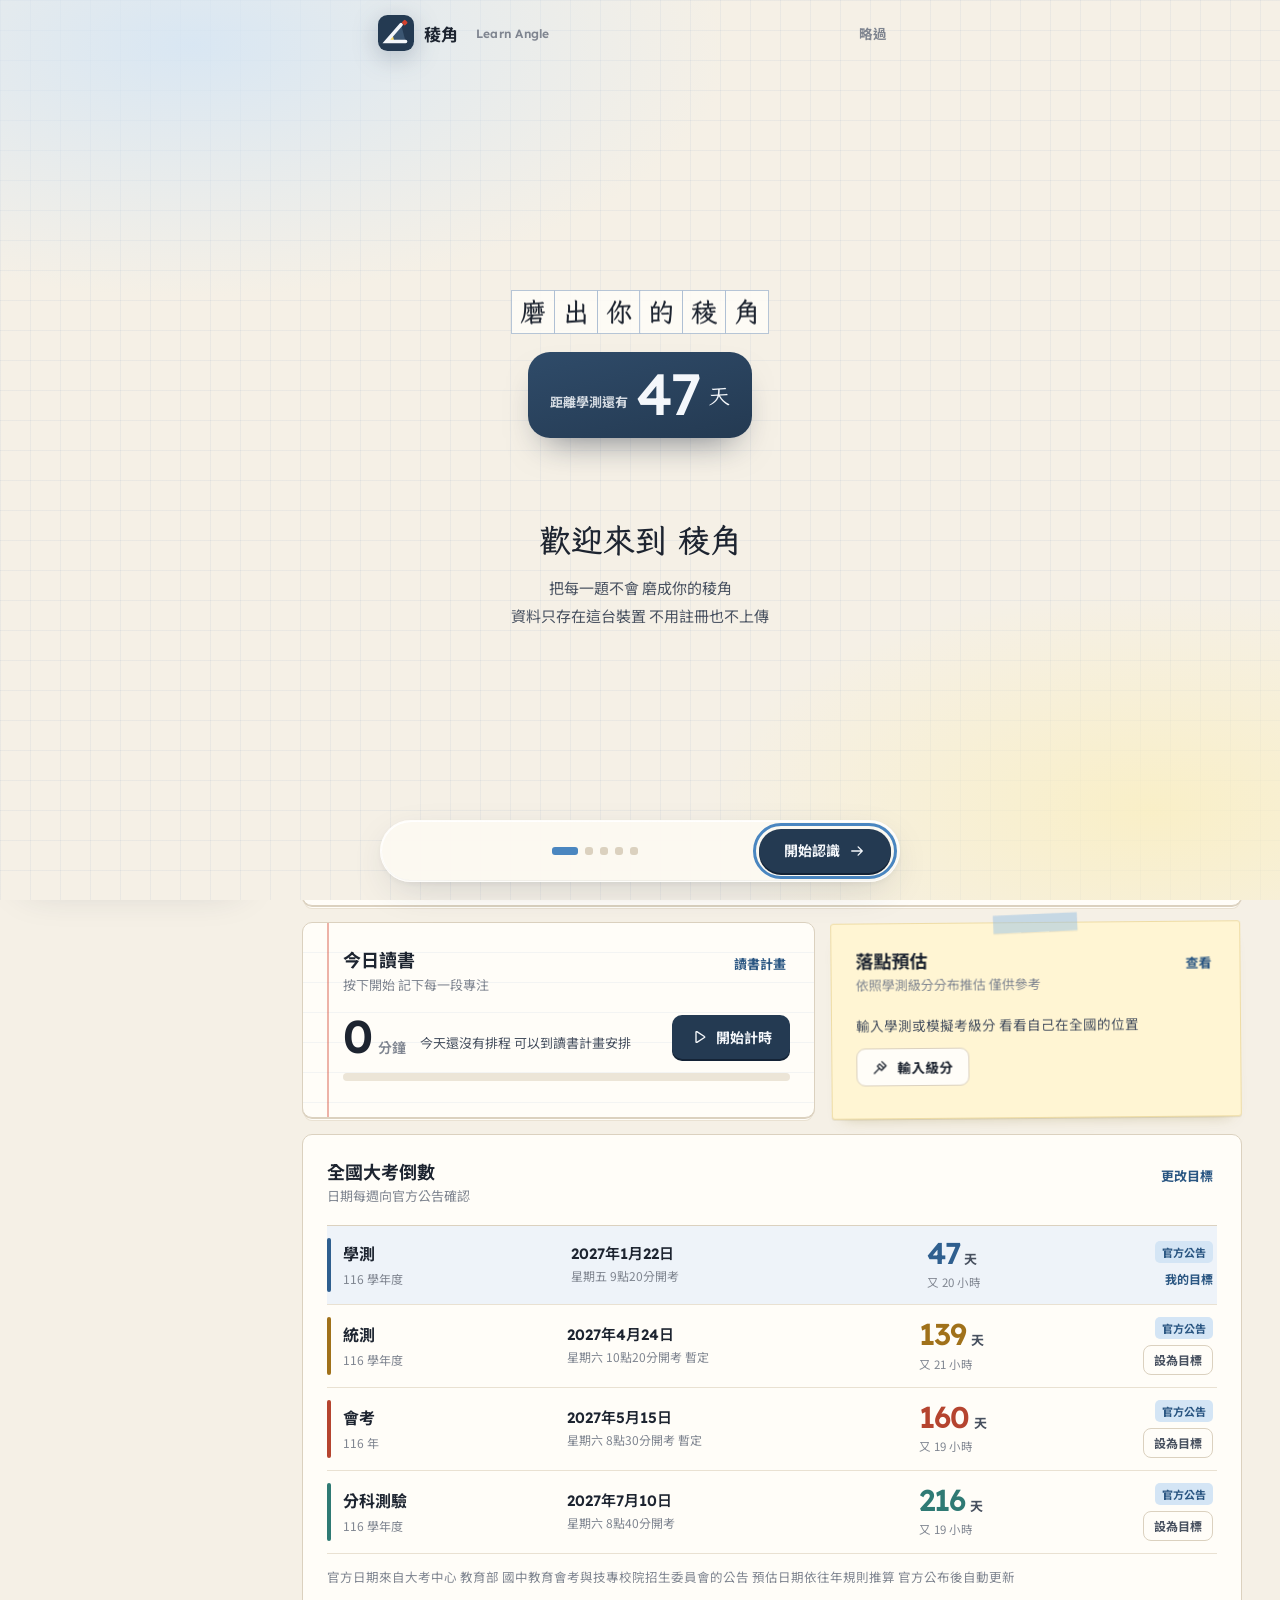
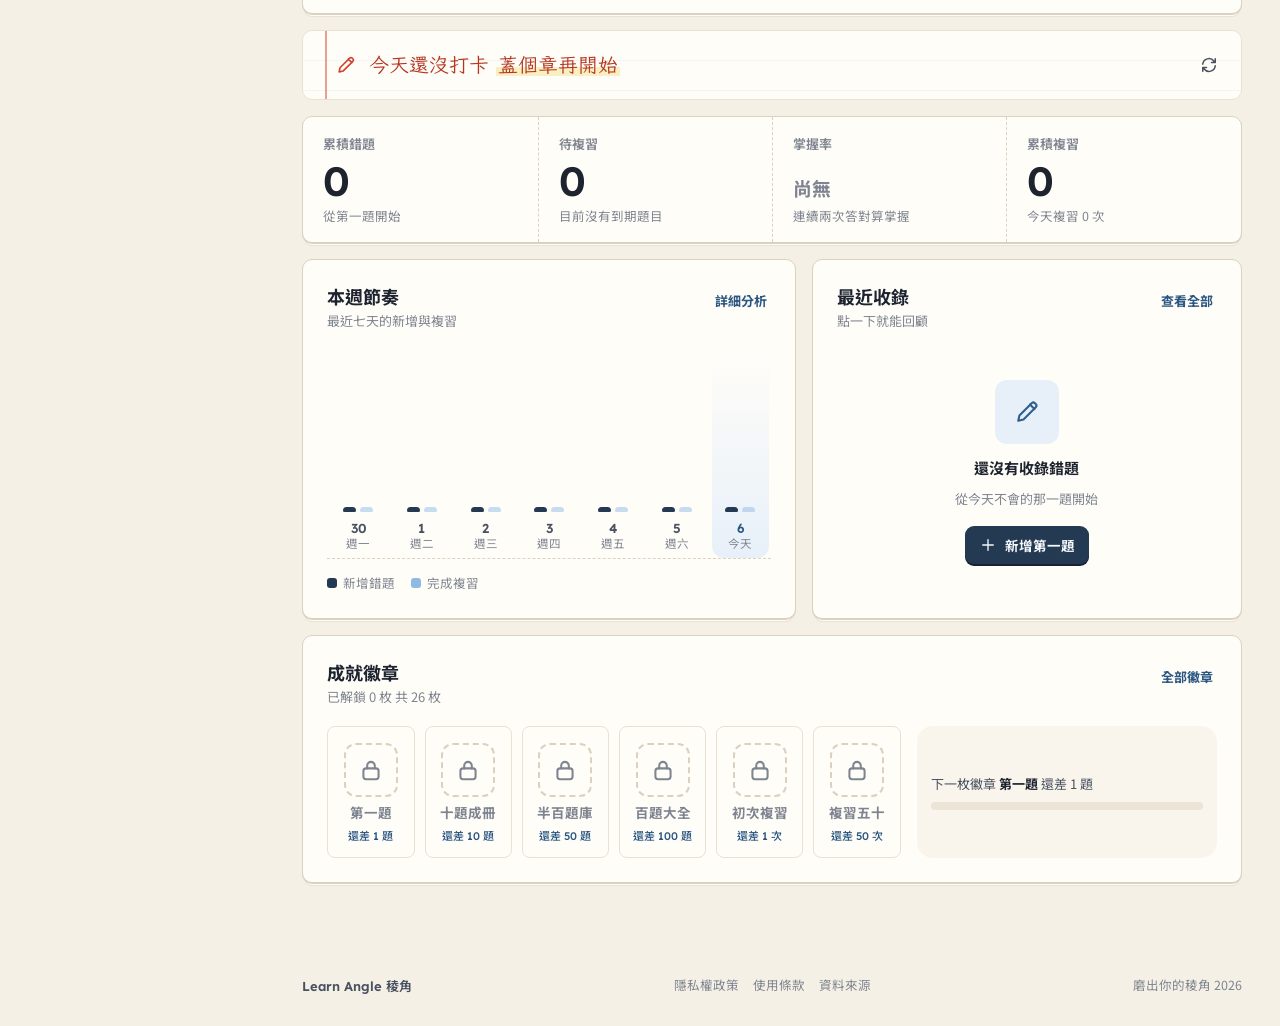
==== commit 3b20c5c2: "Keep established automatic scheduling label and behavior on standalone planner" ====
--- a/index.html
+++ b/index.html
@@ -101,7 +101,8 @@
         <button class="side-item" data-go="add"><svg class="ic"><use href="#i-plus"/></svg><span>新增錯題</span><kbd class="kbd">N</kbd></button>
         <button class="side-item" data-go="library"><svg class="ic"><use href="#i-stack"/></svg><span>錯題資料庫</span></button>
         <button class="side-item" data-go="review"><svg class="ic"><use href="#i-cards"/></svg><span>今日複習</span><span class="due-pill" id="navDue">0</span></button>
-        <button class="side-item" data-go="study"><svg class="ic"><use href="#i-timer"/></svg><span>讀書計畫</span><span class="side-live" id="sideTimer" hidden></span><kbd class="kbd">T</kbd></button>
+        <button class="side-item" data-go="study"><svg class="ic"><use href="#i-timer"/></svg><span>讀書計時</span><span class="side-live" id="sideTimer" hidden></span><kbd class="kbd">T</kbd></button>
+        <button class="side-item" data-go="schedule"><svg class="ic"><use href="#i-calendar"/></svg><span>讀書排程</span></button>
         <button class="side-item" data-go="analytics"><svg class="ic"><use href="#i-chart"/></svg><span>學習分析</span></button>
         <button class="side-item" data-go="admit"><svg class="ic"><use href="#i-school"/></svg><span>落點預估</span></button>
         <button class="side-item" data-go="settings"><svg class="ic"><use href="#i-sliders"/></svg><span>設定與備份</span></button>
@@ -448,8 +449,9 @@
         <!-- 讀書計畫 -->
         <section class="page" id="page-study" aria-labelledby="h-study">
           <div class="page-head">
-            <h1 class="grid-title small" id="h-study" data-grid="讀書計畫">讀書計畫</h1>
-            <p class="lede">計時 排程 紀錄 每一分鐘的專注都看得見</p>
+            <h1 class="grid-title small" id="h-study" data-grid="讀書計時">讀書計時</h1>
+            <p class="lede">專注計時與讀書紀錄，為每一分鐘留下證據</p>
+            <button type="button" class="btn btn-ghost btn-sm study-schedule-link" data-go="schedule"><svg class="ic"><use href="#i-calendar"/></svg>前往獨立讀書排程 <svg class="ic"><use href="#i-arrow"/></svg></button>
           </div>
           <div class="study-top">
             <article class="timer-card" id="timerCard" aria-label="讀書計時">
@@ -470,6 +472,10 @@
                 <button type="button" class="tc-main" id="timerMain" aria-label="開始計時"><svg class="ic"><use href="#i-play"/></svg></button>
                 <button type="button" class="btn btn-ghost tc-side" id="timerStop" hidden><svg class="ic"><use href="#i-check"/></svg>完成</button>
               </div>
+              <div class="ios-timer-bridge-info" role="note">
+                <p id="iosTimerHint">iPhone 網頁版可使用常亮專注模式；真正的鎖屏即時倒數需要原生 App。</p>
+                <button type="button" class="ios-timer-focus" id="iosTimerFocus">開啟常亮專注畫面</button>
+              </div>
             </article>
             <div class="panel timer-form">
               <div class="field first"><span class="field-label">什麼課</span><div class="chips" id="timerSubject" role="radiogroup" aria-label="科目"></div></div>
@@ -479,15 +485,60 @@
             </div>
           </div>
 
-          <div class="panel plan-panel" id="planPanel">
-            <div class="panel-head">
-              <div><h2>讀書排程</h2><p class="muted" id="planSub">安排每天要讀的內容 從排程開始計時會自動累積進度</p></div>
-              <div class="btn-row"><button type="button" class="btn btn-ghost btn-sm" id="planAuto"><svg class="ic"><use href="#i-calendar"/></svg>自動排程</button><button type="button" class="btn btn-primary btn-sm" id="planAdd"><svg class="ic"><use href="#i-plus"/></svg>新增</button></div>
-            </div>
-            <div class="week-head"><button type="button" class="icon-btn" id="weekPrev" aria-label="上一週"><svg class="ic flip"><use href="#i-arrow"/></svg></button><strong id="weekLabel">本週</strong><button type="button" class="icon-btn" id="weekNext" aria-label="下一週"><svg class="ic"><use href="#i-arrow"/></svg></button></div>
-            <div class="week-strip" id="weekStrip"></div>
-            <div class="plan-list" id="planList"></div>
-          </div>
+          <section class="panel study-motivation" id="studyMotivation" aria-labelledby="studyMotivationTitle">
+            <div class="study-motivation-header">
+              <div>
+                <p class="study-motivation-eyebrow">STUDY MOMENTUM</p>
+                <h2 id="studyMotivationTitle">時間累積站</h2>
+                <p class="muted">目標可以調整，讀書時間依原本紀錄計算。不用為了達標硬撐。</p>
+              </div>
+              <div class="study-rank-pill" aria-label="專注等級"><span>目前階段</span><strong id="studyRank">起點</strong></div>
+            </div>
+            <div class="study-goal-grid">
+              <div class="study-goal">
+                <div class="study-goal-top"><span>今日讀書</span><strong id="studyTodayCount">0 / 120 分鐘</strong></div>
+                <div class="study-goal-track" role="progressbar" aria-label="每日讀書目標" aria-valuemin="0" aria-valuemax="120" aria-valuenow="0"><i id="studyTodayBar"></i></div>
+                <label class="study-goal-control">今日目標
+                  <select id="studyGoalDaily" aria-label="設定每日讀書時間目標">
+                    <option value="30">30 分鐘</option><option value="45">45 分鐘</option><option value="60">60 分鐘</option>
+                    <option value="90">90 分鐘</option><option value="120">120 分鐘</option><option value="150">150 分鐘</option>
+                    <option value="180">180 分鐘</option><option value="240">240 分鐘</option><option value="300">300 分鐘</option>
+                    <option value="360">360 分鐘</option>
+                  </select>
+                </label>
+              </div>
+              <div class="study-goal">
+                <div class="study-goal-top"><span>本週讀書</span><strong id="studyWeekCount">0 / 600 分鐘</strong></div>
+                <div class="study-goal-track study-goal-week" role="progressbar" aria-label="每週讀書目標" aria-valuemin="0" aria-valuemax="600" aria-valuenow="0"><i id="studyWeekBar"></i></div>
+                <label class="study-goal-control">本週目標
+                  <select id="studyGoalWeekly" aria-label="設定每週讀書時間目標">
+                    <option value="120">120 分鐘</option><option value="180">180 分鐘</option>
+                    <option value="240">240 分鐘</option><option value="360">360 分鐘</option>
+                    <option value="480">480 分鐘</option><option value="600">600 分鐘</option>
+                    <option value="720">720 分鐘</option><option value="900">900 分鐘</option>
+                    <option value="1200">1200 分鐘</option><option value="1500">1500 分鐘</option><option value="1800">1800 分鐘</option>
+                  </select>
+                </label>
+              </div>
+            </div>
+            <p class="study-provisional" id="studyProvisional" hidden>目前進度包含本段尚未儲存的計時；完成後才正式列入讀書紀錄。</p>
+            <div class="study-motivation-stats">
+              <div><span>連續讀書</span><strong id="studyStreak">0 天</strong><small>每天至少完成 15 分鐘</small></div>
+              <div><span>累計讀書</span><strong id="studyTotalMinutes">0 分鐘</strong><small id="studyNextRank">再累積 120 分鐘升級</small></div>
+            </div>
+            <div class="study-session-motivation" aria-live="off">
+              <p class="study-session-label">本段專注</p>
+              <strong id="studySessionCheckpoint">下一個階段：10 分鐘</strong>
+              <p id="studyCheckpointHint">先從十分鐘開始，就已經是進度。</p>
+            </div>
+            <label class="study-reward-mode">鼓勵方式
+              <select id="studyMotivationMode" aria-label="選擇讀書時間激勵方式">
+                <option value="gentle">溫和提示（預設）</option>
+                <option value="energetic">活力模式（含階段鼓勵）</option>
+                <option value="quiet">靜心模式（不額外打擾）</option>
+              </select>
+            </label>
+          </section>
 
           <div class="split">
             <div class="panel">
@@ -499,6 +550,64 @@
               <div class="study-chart" id="studyChart"></div>
               <div class="subject-mins" id="subjectMins"></div>
             </div>
+          </div>
+        </section>
+
+        <!-- 獨立讀書排程 -->
+        <section class="page" id="page-schedule" aria-labelledby="h-schedule">
+          <div class="schedule-hero">
+            <div class="schedule-hero-copy">
+              <span class="schedule-eyebrow">YOUR STUDY ROUTE <span aria-hidden="true">/</span> WEEKLY PLANNER</span>
+              <h1 id="h-schedule">讀書排程<span class="schedule-title-period">.</span></h1>
+              <p>把一週看清楚 再把今天做好。排程與實際讀書時間會一起累積。</p>
+            </div>
+            <div class="schedule-hero-actions">
+              <button type="button" class="btn btn-quiet" id="planToday"><svg class="ic"><use href="#i-calendar"/></svg>回到今天</button>
+              <button type="button" class="btn btn-ghost" id="planAuto"><svg class="ic"><use href="#i-calendar"/></svg>自動排程</button>
+              <button type="button" class="btn btn-primary" id="planAdd"><svg class="ic"><use href="#i-plus"/></svg>新增任務</button>
+            </div>
+          </div>
+          <div class="schedule-overview" aria-label="本週排程總覽">
+            <div class="schedule-metric"><span>本週已完成</span><strong id="scheduleWeekDone">0 <small>/ 0 項</small></strong><div class="schedule-metric-track"><i id="scheduleWeekProgress"></i></div></div>
+            <div class="schedule-metric"><span>本週預計投入</span><strong id="scheduleWeekPlanned">0 <small>分鐘</small></strong><p>依照目前的排程估算</p></div>
+            <div class="schedule-metric"><span>本週實際讀書</span><strong id="scheduleWeekActual">0 <small>分鐘</small></strong><p>來自已保存的讀書紀錄</p></div>
+          </div>
+          <div class="schedule-layout">
+            <div class="panel plan-panel schedule-calendar" id="planPanel">
+              <div class="schedule-calendar-heading">
+                <div><span class="schedule-section-eyebrow">WEEK VIEW</span><h2>一週安排</h2><p id="scheduleWeekSummary">今天適合從哪一科開始？</p></div>
+                <div class="schedule-week-controls">
+                  <button type="button" class="icon-btn" id="weekPrev" aria-label="上一週"><svg class="ic flip"><use href="#i-arrow"/></svg></button>
+                  <strong id="weekLabel">本週</strong>
+                  <button type="button" class="icon-btn" id="weekNext" aria-label="下一週"><svg class="ic"><use href="#i-arrow"/></svg></button>
+                </div>
+              </div>
+              <div class="week-strip" id="weekStrip" aria-label="選擇排程日期"></div>
+              <div class="schedule-day-heading">
+                <div><span class="schedule-section-eyebrow">DAILY TASKS</span><h3 id="scheduleDayHeading">今日任務</h3><p class="muted" id="planSub">選擇日期查看排程</p></div>
+                <button type="button" class="schedule-day-add" id="planAddDay"><svg class="ic"><use href="#i-plus"/></svg><span>加一項</span></button>
+              </div>
+              <div class="schedule-filters" id="scheduleFilters" role="group" aria-label="排程狀態篩選">
+                <button type="button" data-plan-filter="all" class="active" aria-pressed="true">全部 <span id="planFilterAll">0</span></button>
+                <button type="button" data-plan-filter="pending" aria-pressed="false">待完成 <span id="planFilterPending">0</span></button>
+                <button type="button" data-plan-filter="done" aria-pressed="false">已完成 <span id="planFilterDone">0</span></button>
+              </div>
+              <div class="plan-list" id="planList"></div>
+            </div>
+            <aside class="schedule-aside" aria-label="排程提示">
+              <div class="schedule-side-card schedule-day-summary">
+                <span class="schedule-section-eyebrow">AT A GLANCE</span>
+                <h3>當日進度</h3>
+                <div class="schedule-day-ring" id="scheduleDayRing" style="--progress:0"><strong id="scheduleDayPercent">0%</strong><small>任務完成率</small></div>
+                <div class="schedule-side-numbers"><span>計畫 <b id="scheduleDayPlanned">0 分</b></span><span>已讀 <b id="scheduleDayActual">0 分</b></span></div>
+              </div>
+              <div class="schedule-side-card schedule-next-step">
+                <span class="schedule-section-eyebrow">NEXT STEP</span>
+                <h3>下一項任務</h3>
+                <p id="scheduleNextTask">排好今天的第一項任務</p>
+                <button type="button" id="planGoTimer" class="btn btn-quiet">前往讀書計時 <svg class="ic"><use href="#i-arrow"/></svg></button>
+              </div>
+            </aside>
           </div>
         </section>
 
@@ -636,6 +745,7 @@
         <button class="tab" data-go="review" aria-label="複習"><svg class="ic"><use href="#i-cards"/></svg><span>複習</span><i class="tab-badge" id="tabDue" hidden>0</i></button>
         <button class="tab tab-add" data-go="add" aria-label="新增"><svg class="ic"><use href="#i-plus"/></svg><span>新增</span></button>
         <button class="tab" data-go="study" aria-label="讀書"><svg class="ic"><use href="#i-timer"/></svg><span>讀書</span><i class="tab-live" id="tabLive" hidden></i></button>
+        <button class="tab" data-go="schedule" aria-label="排程"><svg class="ic"><use href="#i-calendar"/></svg><span>排程</span></button>
         <button class="tab" data-go="analytics" aria-label="分析"><svg class="ic"><use href="#i-chart"/></svg><span>分析</span></button>
       </div>
     </nav>
@@ -788,6 +898,7 @@
       <div class="focus-time" id="focusTime" role="timer"></div>
       <div class="tc-ruler big" aria-hidden="true"><i id="focusRuler"></i></div>
       <p class="focus-quote" id="focusQuote">慢慢來 比較快</p>
+      <p class="focus-motivation" id="focusMotivation" aria-live="off">先把這一段完成。</p>
       <div class="focus-actions"><button type="button" class="btn btn-glass" id="focusPause"><svg class="ic"><use href="#i-pause"/></svg><span id="focusPauseText">暫停</span></button><button type="button" class="btn btn-glass" id="focusDone"><svg class="ic"><use href="#i-check"/></svg>完成</button><button type="button" class="icon-btn" id="focusClose" aria-label="離開專注模式"><svg class="ic"><use href="#i-close"/></svg></button></div>
     </div>
   </div>
--- a/styles.css
+++ b/styles.css
@@ -1723,3 +1723,182 @@
 .math-live-preview::before{content:"排版預覽";display:block;font-size:11px;font-weight:700;color:var(--ink-3);margin-bottom:5px}
 #questionMathNotice[hidden],#ocrMathNotice[hidden],.math-live-preview[hidden]{display:none!important}
 @media (max-width:540px){.math-mark-tools{gap:5px}.math-mark-tools button{padding:7px 9px;min-height:36px}.notation-notice{padding:10px}}
+
+/* Mathematical diagnostics and independent pen-mark review */
+.math-diagnostic{margin:10px 0;border:1px solid var(--line);border-left:4px solid #b77935;border-radius:11px;background:var(--paper);padding:11px 13px;color:var(--ink)}
+.math-diagnostic strong{font:700 13px var(--sans)}.math-diagnostic ul{margin:6px 0;padding-left:19px;font:500 12px/1.75 var(--sans);color:var(--ink-2)}
+.math-diagnostic small{display:block;color:var(--ink-3);font:500 11px/1.5 var(--sans)}
+.ink-note-label{display:grid;gap:6px;width:100%;font:650 12px var(--sans);color:var(--ink-2);margin-top:9px}
+.ink-note-label textarea{resize:vertical;width:100%;min-height:60px;padding:9px 11px;border:1px solid var(--line);border-radius:9px;background:var(--input);color:var(--ink);font:500 14px/1.55 var(--sans);box-sizing:border-box}
+.ink-note-label textarea:focus-visible{outline:2px solid var(--hl-ink);outline-offset:2px}
+.visual-note{margin-top:6px;white-space:pre-wrap;overflow-wrap:anywhere;color:var(--ink-2);font:500 13px/1.65 var(--sans)}
+#runInkCrop{min-height:40px}
+@media(max-width:540px){.math-diagnostic{padding:9px 11px}.ink-note-label textarea{font-size:16px}}
+
+/* Native Live Activity bridge status and transparent web-only fallback. */
+.ios-timer-bridge-info{display:flex;flex-direction:column;gap:8px;align-items:center;text-align:center;max-width:420px;margin:11px auto 2px;padding:11px 12px;border:1px solid var(--line);border-radius:13px;background:var(--paper)}
+.ios-timer-bridge-info p{margin:0;font:500 12px/1.65 var(--sans);color:var(--ink-2)}
+.ios-timer-focus{border:1px solid var(--line);border-radius:10px;background:var(--input,var(--paper));color:var(--ink);font:650 12px/1.4 var(--sans);padding:9px 12px;min-height:36px;cursor:pointer}
+.ios-timer-focus:hover,.ios-timer-focus:focus-visible{border-color:var(--hl-ink);outline-offset:2px}
+.ios-timer-focus[hidden]{display:none!important}
+
+.ios-timer-bridge-info[hidden]{display:none!important}
+
+/* Study-time motivation — quiet progress feedback, no extra overlays during study. */
+.study-motivation{display:grid;gap:15px;margin-top:14px}
+.study-motivation-header{display:flex;align-items:flex-start;justify-content:space-between;gap:16px}
+.study-motivation-header h2{margin:2px 0 5px;font-size:clamp(20px,2.4vw,26px);font-weight:750;letter-spacing:-.035em}
+.study-motivation-header .muted{font-size:12px;line-height:1.7;max-width:520px;margin:0}
+.study-motivation-eyebrow{margin:0;color:var(--ink-3);font-size:10px;font-weight:800;letter-spacing:.12em}
+.study-rank-pill{border:1px solid var(--line);border-radius:13px;background:var(--input,var(--paper));min-width:100px;padding:9px 13px;display:grid;gap:3px;text-align:center;white-space:nowrap}
+.study-rank-pill span{font-size:10px;color:var(--ink-3)}
+.study-rank-pill strong{font-size:15px;color:var(--ink);font-weight:800}
+.study-goal-grid{display:grid;grid-template-columns:repeat(2,minmax(0,1fr));gap:12px}
+.study-goal{border:1px solid var(--line);border-radius:16px;padding:15px 16px 13px;background:var(--input,var(--paper));display:grid;gap:10px;min-width:0}
+.study-goal-top{display:flex;justify-content:space-between;align-items:baseline;gap:8px}
+.study-goal-top span{color:var(--ink-2);font-size:13px;font-weight:650}
+.study-goal-top strong{font-size:15px;font-variant-numeric:tabular-nums;color:var(--ink);white-space:nowrap}
+.study-goal-track{height:9px;background:var(--line);border-radius:100px;overflow:hidden}
+.study-goal-track i{height:100%;width:0%;display:block;border-radius:100px;background:#4f8b74;transition:width .6s ease}
+.study-goal-week i{background:#7b78bb}
+.study-goal-control{display:flex;align-items:center;justify-content:space-between;gap:8px;color:var(--ink-3);font-size:12px;font-weight:600}
+.study-goal-control select,.study-reward-mode select{background:var(--paper);color:var(--ink);border:1px solid var(--line);border-radius:9px;padding:7px 10px;min-height:36px;max-width:100%;font:600 12px var(--sans)}
+.study-motivation-stats{display:grid;grid-template-columns:repeat(2,minmax(0,1fr));gap:12px}
+.study-motivation-stats>div{display:grid;gap:4px;padding:12px 14px;border-radius:13px;background:var(--input,var(--paper));border:1px solid var(--line)}
+.study-motivation-stats span{font-size:11px;color:var(--ink-3);font-weight:650}
+.study-motivation-stats strong{font-size:22px;font-weight:790;color:var(--ink);font-variant-numeric:tabular-nums}
+.study-motivation-stats small{font-size:11px;color:var(--ink-3);line-height:1.5}
+.study-provisional{margin:-5px 0 0;color:var(--ink-3);font-size:11px;line-height:1.5}
+.study-provisional[hidden]{display:none!important}
+.study-session-motivation{position:relative;overflow:hidden;padding:13px 15px;border-radius:13px;border:1px solid var(--line);background:var(--paper);display:grid;gap:5px}
+.study-session-label{margin:0;color:var(--ink-3);font-size:11px;letter-spacing:.035em;font-weight:750}
+.study-session-motivation strong{font-weight:750;color:var(--ink);font-size:15px}
+.study-session-motivation p:last-child{margin:0;color:var(--ink-2);font-size:12px;line-height:1.65}
+.study-reward-mode{display:flex;justify-content:flex-end;align-items:center;gap:12px;color:var(--ink-3);font-size:12px;font-weight:650}
+.focus-motivation{color:rgba(255,255,255,.68);font-size:13px;line-height:1.6;max-width:340px;text-align:center;margin:0 auto 18px}
+@media(max-width:700px){
+ .study-motivation{gap:12px}
+ .study-motivation-header{align-items:center}
+ .study-goal-grid{gap:8px}
+ .study-goal{padding:12px 11px}
+ .study-goal-top{display:grid;gap:2px}
+ .study-goal-top strong{font-size:13px}
+ .study-goal-control{font-size:11px}
+ .study-goal-control select{font-size:11px;max-width:120px;padding:7px 5px}
+}
+@media(max-width:380px){.study-goal-grid{grid-template-columns:1fr}.study-rank-pill{min-width:80px;padding:8px}.study-motivation-header h2{font-size:19px}}
+@media(prefers-reduced-motion:reduce){.study-goal-track i{transition:none}}
+
+/* ═══════════════════════════════════════════════════════════════════════
+   Independent Study Schedule — calm, editorial weekly command center.
+   Keeps existing plan-item semantics and data, only changes presentation.
+   ═══════════════════════════════════════════════════════════════════════ */
+#page-schedule{max-width:1160px;margin-inline:auto}
+.schedule-hero{display:flex;align-items:flex-end;justify-content:space-between;gap:26px;padding:18px 0 24px}
+.schedule-eyebrow,.schedule-section-eyebrow{display:inline-flex;align-items:center;gap:8px;font-size:10px;font-weight:800;letter-spacing:.13em;color:var(--ink-3)}
+.schedule-eyebrow{letter-spacing:.18em}
+.schedule-eyebrow span{opacity:.45}
+.schedule-hero h1{font-size:clamp(36px,5.5vw,62px);font-weight:790;letter-spacing:-.07em;line-height:1.12;margin:12px 0 10px;color:var(--ink)}
+.schedule-title-period{color:var(--brand-switch)}
+.schedule-hero p{margin:0;font-size:13px;color:var(--ink-2);line-height:1.75;max-width:510px}
+.schedule-hero-actions{display:flex;justify-content:flex-end;align-items:center;flex-wrap:wrap;gap:8px}
+.schedule-hero-actions .btn{white-space:nowrap;min-height:40px;border-radius:12px}
+.schedule-hero-actions .ic{width:17px;height:17px}
+.schedule-overview{display:grid;grid-template-columns:repeat(3,minmax(0,1fr));gap:12px;margin-bottom:19px}
+.schedule-metric{min-width:0;min-height:112px;display:flex;flex-direction:column;align-items:flex-start;gap:6px;padding:18px 20px;border:1px solid var(--line);border-radius:19px;background:var(--card);box-shadow:0 10px 22px -23px rgba(0,0,0,.25)}
+.schedule-metric>span{font-size:12px;font-weight:650;color:var(--ink-3)}
+.schedule-metric strong{font:750 clamp(26px,3vw,36px)/1.2 var(--num);letter-spacing:-.03em;font-variant-numeric:tabular-nums;color:var(--ink)}
+.schedule-metric strong small{font:600 12px var(--sans);color:var(--ink-3)}
+.schedule-metric>p{margin:auto 0 0;font-size:11px;color:var(--ink-3)}
+.schedule-metric-track{margin-top:auto;width:100%;height:6px;border-radius:99px;overflow:hidden;background:var(--track)}
+.schedule-metric-track i{display:block;height:100%;width:0;background:var(--brand-switch);border-radius:inherit;transition:width .5s ease}
+.schedule-layout{display:grid;grid-template-columns:minmax(0,1fr) minmax(220px,260px);gap:16px;align-items:start}
+.schedule-calendar{margin-top:0;padding:22px 20px;min-width:0}
+.schedule-calendar-heading{display:flex;align-items:center;justify-content:space-between;flex-wrap:wrap;gap:16px;margin-bottom:20px}
+.schedule-calendar-heading h2{margin:7px 0 4px;font-size:23px;letter-spacing:-.03em;line-height:1.2;color:var(--ink)}
+.schedule-calendar-heading p{margin:0;font-size:12px;line-height:1.55;color:var(--ink-3)}
+.schedule-week-controls{display:flex;align-items:center;gap:9px;flex-shrink:0}
+.schedule-week-controls .icon-btn{width:38px;height:38px;border:1px solid var(--line);border-radius:12px;background:var(--input,var(--card))}
+.schedule-week-controls strong{font:600 12px var(--num);min-width:135px;text-align:center;color:var(--ink-2);white-space:nowrap}
+#page-schedule .week-strip{gap:8px}
+#page-schedule .wd{padding:13px 4px 10px;min-height:99px;border-radius:15px;cursor:pointer}
+#page-schedule .wd b{font-size:24px}
+#page-schedule .wd-w{font-size:11px}
+#page-schedule .wd-bar{height:5px;width:66%;margin-top:5px}
+#page-schedule .wd small{font-size:10px;letter-spacing:0}
+#page-schedule .wd:not(.on):hover{transform:translateY(-2px);background:var(--input,var(--card))}
+.schedule-day-heading{display:flex;align-items:center;justify-content:space-between;gap:12px;margin-top:22px;padding-top:20px;border-top:1px solid var(--line)}
+.schedule-day-heading h3{font-size:21px;font-weight:750;letter-spacing:-.025em;margin:5px 0}
+.schedule-day-heading p{margin:0;font-size:12px}
+.schedule-day-add{display:inline-flex;align-items:center;gap:6px;border:1px solid var(--line);border-radius:10px;background:var(--input,var(--card));color:var(--ink);font-weight:700;font-size:12px;padding:10px 12px;white-space:nowrap;min-height:38px;cursor:pointer}
+.schedule-day-add .ic{width:16px;height:16px}
+.schedule-filters{display:flex;gap:7px;flex-wrap:wrap;margin:17px 0 13px}
+.schedule-filters button{display:inline-flex;gap:8px;align-items:center;border-radius:99px;background:var(--input,var(--card));color:var(--ink-2);padding:7px 12px;border:1px solid var(--line);font-size:12px;font-weight:650;cursor:pointer}
+.schedule-filters button span{font-variant-numeric:tabular-nums;color:var(--ink-3);font-size:11px}
+.schedule-filters button.active{background:var(--board);color:var(--chalk);border-color:var(--board)}
+.schedule-filters button.active span{color:inherit;opacity:.8}
+#page-schedule .plan-list{margin-top:0;gap:10px}
+#page-schedule .plan-item{border-radius:16px;min-height:78px;padding:14px 12px 14px 15px}
+#page-schedule .plan-item:hover{box-shadow:0 8px 20px -17px rgba(0,0,0,.35)}
+#page-schedule .pi-main strong{font-size:14px}
+#page-schedule .pi-prog{margin-top:10px}
+.schedule-aside{display:grid;gap:14px}
+.schedule-side-card{border:1px solid var(--line);border-radius:19px;background:var(--card);padding:20px;min-width:0}
+.schedule-side-card h3{margin:8px 0 15px;font-size:18px;letter-spacing:-.025em}
+.schedule-day-ring{width:150px;height:150px;margin:9px auto 18px;border-radius:50%;display:grid;place-content:center;gap:2px;text-align:center;position:relative;isolation:isolate;background:conic-gradient(var(--brand-switch) var(--progress,0%),var(--track) 0)}
+.schedule-day-ring:before{content:"";position:absolute;inset:12px;border-radius:50%;background:var(--card);z-index:-1}
+.schedule-day-ring strong{color:var(--ink);font:750 33px/1.1 var(--num);font-variant-numeric:tabular-nums}
+.schedule-day-ring small{font-size:11px;color:var(--ink-3)}
+.schedule-side-numbers{display:flex;justify-content:space-between;gap:12px;border-top:1px solid var(--line);padding-top:14px}
+.schedule-side-numbers span{display:grid;gap:4px;font-size:11px;color:var(--ink-3)}
+.schedule-side-numbers b{font-size:15px;color:var(--ink);font-variant-numeric:tabular-nums}
+.schedule-next-step p{margin:0 0 18px;font-size:13px;line-height:1.75;color:var(--ink-2);overflow-wrap:anywhere}
+.schedule-next-step .btn{width:100%;justify-content:center;gap:8px;font-size:12px}
+.study-schedule-link{margin-top:10px;gap:8px}
+@media(max-width:1100px){.schedule-layout{grid-template-columns:minmax(0,1fr) 220px}.schedule-hero{align-items:flex-start;flex-direction:column;gap:14px}.schedule-hero-actions{justify-content:flex-start}}
+@media(max-width:850px){.schedule-layout{grid-template-columns:minmax(0,1fr)}.schedule-aside{grid-template-columns:repeat(2,minmax(0,1fr))}.schedule-day-ring{width:120px;height:120px}.schedule-overview{gap:8px}}
+@media(max-width:620px){
+ .schedule-hero{padding-top:6px;gap:15px;padding-bottom:17px}
+ .schedule-hero h1{font-size:43px;margin:9px 0}
+ .schedule-hero p{font-size:12px}
+ .schedule-hero-actions{width:100%;gap:7px}
+ .schedule-hero-actions .btn{flex:1;justify-content:center;padding-inline:8px;min-width:0;font-size:11px}
+ .schedule-overview{gap:7px;margin-bottom:12px}
+ .schedule-metric{min-height:99px;padding:13px 10px;border-radius:14px}
+ .schedule-metric>span{font-size:10px}
+ .schedule-metric strong{font-size:22px}
+ .schedule-metric strong small{font-size:9px}
+ .schedule-metric>p{font-size:9px}
+ .schedule-calendar{padding:16px 11px;border-radius:17px}
+ .schedule-calendar-heading{gap:10px}
+ .schedule-calendar-heading h2{font-size:20px}
+ .schedule-calendar-heading p{font-size:11px}
+ .schedule-week-controls{width:100%;justify-content:space-between}
+ .schedule-week-controls strong{flex:1}
+ #page-schedule .week-strip{gap:4px}
+ #page-schedule .wd{min-height:83px;padding:10px 0 7px;border-radius:11px}
+ #page-schedule .wd b{font-size:20px}
+ #page-schedule .wd-w{font-size:10px}
+ #page-schedule .wd small{font-size:9px;letter-spacing:-.04em}
+ .schedule-day-heading{margin-top:14px;padding-top:15px}
+ .schedule-day-heading h3{font-size:19px}
+ .schedule-day-heading .muted{font-size:11px}
+ .schedule-aside{gap:10px}
+ .schedule-side-card{padding:15px;border-radius:15px}
+ .schedule-side-card h3{font-size:15px;margin-bottom:11px}
+ .schedule-day-ring{height:106px;width:106px;margin:8px auto 15px}
+ .schedule-day-ring:before{inset:9px}
+ .schedule-day-ring strong{font-size:27px}
+ .schedule-side-numbers{display:grid;gap:8px}
+ .schedule-side-numbers b{font-size:12px}
+ .schedule-next-step p{font-size:11px}
+ .schedule-next-step .btn{font-size:11px;padding-inline:7px}
+ /* Seven accessible mobile tabs, keep all existing destinations. */
+ .tab{width:min(64px,calc((100vw - 34px)/7 - 3px));height:53px;flex:0 0 auto;font-size:9.4px}
+ .tab .ic{width:21px;height:21px}
+ .tab-add .ic,.tab-lens .tab-add .ic{width:26px;height:26px;padding:4px}
+ .tab-capsule{width:min(64px,calc((100vw - 34px)/7 - 3px));height:53px}
+ .tab-track{gap:2px;padding:5px}
+}
+@media(max-width:365px){.schedule-overview{grid-template-columns:1fr 1fr}.schedule-metric:first-child{grid-column:span 2}.schedule-hero-actions .btn{font-size:10px}.schedule-aside{grid-template-columns:1fr}}
+@media(prefers-reduced-motion:reduce){#page-schedule .plan-item,#page-schedule .wd,.schedule-metric-track i{animation:none;transition:none}}
